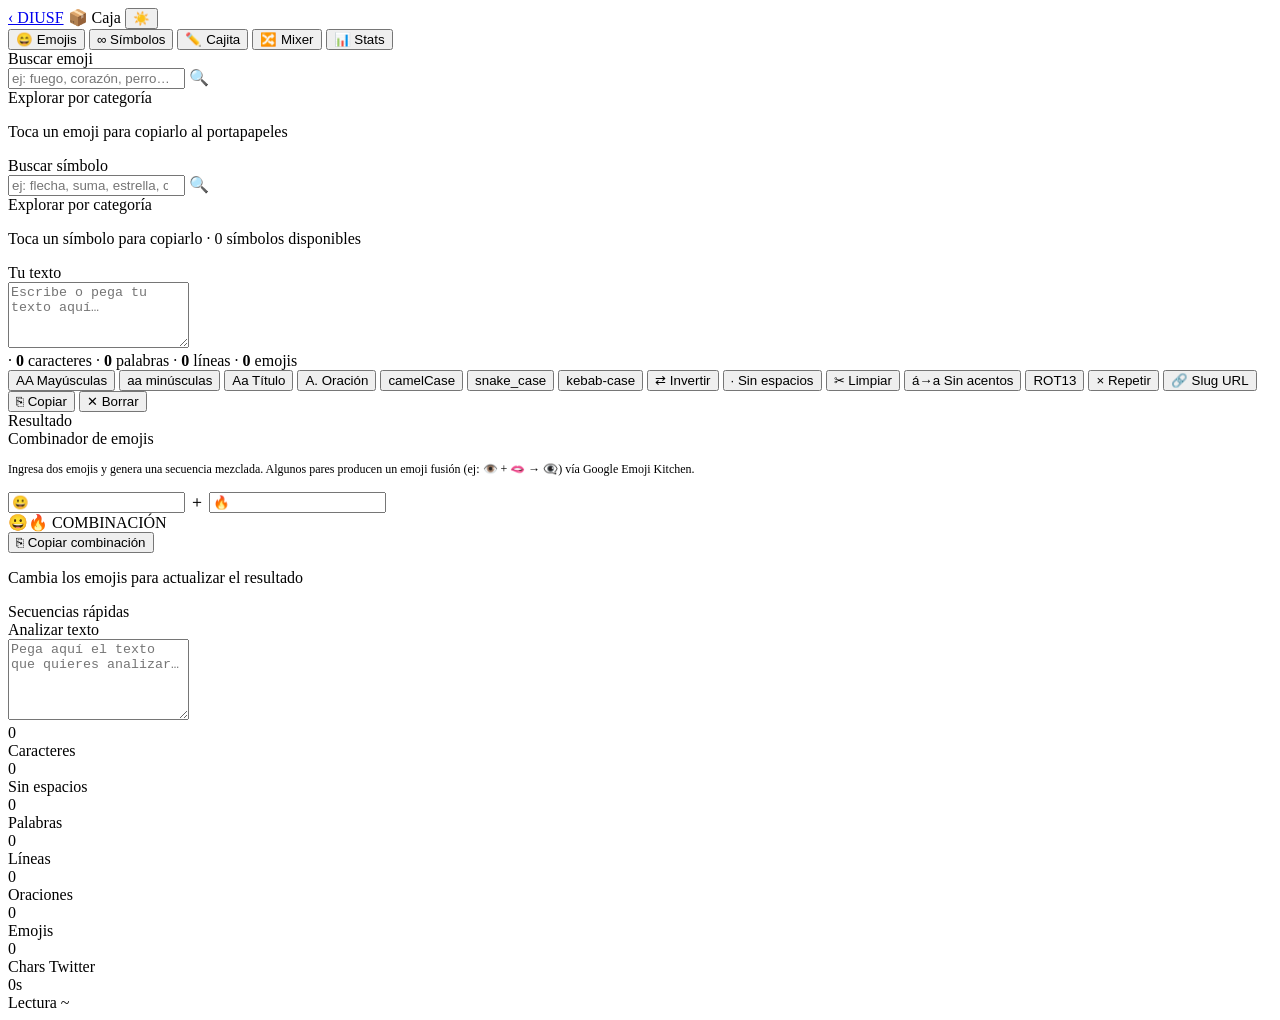
==== caja.html @ 1a0c87ef "Add files via upload" ====
<!DOCTYPE html>
<html lang="es">
<head>
  <meta charset="UTF-8" />
  <meta name="viewport" content="width=device-width, initial-scale=1.0, viewport-fit=cover" />
  <meta name="apple-mobile-web-app-capable" content="yes" />
  <meta name="theme-color" content="#f5f5f7" id="meta-theme" />
  <meta name="robots" content="index, follow" />
  <title>Caja de Herramientas — DIUSF</title>
  <meta name="description" content="Emojis para copiar, cajita de texto con transformaciones, mixeador y contador de caracteres. Herramientas extra de DIUSF." />
  <link rel="icon" href="data:image/svg+xml,<svg xmlns='http://www.w3.org/2000/svg' viewBox='0 0 100 100'><text y='.9em' font-size='90'>📦</text></svg>" />
  <link rel="manifest" href="manifest.json" />
  <link rel="stylesheet" href="css/caja.css" />
</head>
<body>

<!-- NAV -->
<header class="nav-bar" role="banner">
  <div class="nav-inner">
    <a class="nav-back" href="index.html" aria-label="Volver a DIUSF">‹ DIUSF</a>
    <span class="nav-title">📦 Caja</span>
    <button class="theme-toggle" id="theme-toggle" aria-label="Cambiar modo claro/oscuro">
      <span id="theme-icon">☀️</span>
    </button>
  </div>
</header>

<main class="page" role="main">

  <!-- TABS -->
  <div class="tabs-wrap" role="tablist" aria-label="Herramientas">
    <button class="tab-btn active" data-tab="emojis" role="tab" aria-selected="true">
      <span class="tab-icon">😄</span> Emojis
    </button>
    <button class="tab-btn" data-tab="simbolos" role="tab" aria-selected="false">
      <span class="tab-icon">∞</span> Símbolos
    </button>
    <button class="tab-btn" data-tab="cajita" role="tab" aria-selected="false">
      <span class="tab-icon">✏️</span> Cajita
    </button>
    <button class="tab-btn" data-tab="mixer" role="tab" aria-selected="false">
      <span class="tab-icon">🔀</span> Mixer
    </button>
    <button class="tab-btn" data-tab="contador" role="tab" aria-selected="false">
      <span class="tab-icon">📊</span> Stats
    </button>
  </div>

  <!-- ══════════════════ PANEL: EMOJIS ══════════════════ -->
  <div class="panel active" id="panel-emojis" role="tabpanel">

    <div class="caja-card">
      <div class="caja-card-header">Buscar emoji</div>
      <div class="caja-card-body">
        <div class="emoji-search-wrap">
          <input
            class="emoji-search" id="emoji-search"
            type="search" placeholder="ej: fuego, corazón, perro…"
            autocomplete="off" spellcheck="false"
            aria-label="Buscar emoji por nombre"
          />
          <span class="emoji-search-icon">🔍</span>
        </div>
        <div class="emoji-name-result" id="emoji-name-result" role="list" aria-live="polite"></div>
      </div>
    </div>

    <div class="caja-card">
      <div class="caja-card-header">Explorar por categoría</div>
      <div class="caja-card-body">
        <div class="emoji-cats" id="emoji-cats" role="group" aria-label="Categoría de emojis"></div>
        <div class="emoji-grid" id="emoji-grid" role="list" aria-label="Emojis"></div>
        <p class="emoji-hint">Toca un emoji para copiarlo al portapapeles</p>
      </div>
    </div>

  </div>

  <!-- ══════════════════ PANEL: SÍMBOLOS ══════════════════ -->
  <div class="panel" id="panel-simbolos" role="tabpanel">

    <div class="caja-card">
      <div class="caja-card-header">Buscar símbolo</div>
      <div class="caja-card-body">
        <div class="emoji-search-wrap">
          <input class="emoji-search" id="sym-search" type="search"
            placeholder="ej: flecha, suma, estrella, corazón…"
            autocomplete="off" spellcheck="false"
            aria-label="Buscar símbolo" />
          <span class="emoji-search-icon">🔍</span>
        </div>
        <div class="emoji-name-result" id="sym-search-result" role="list" aria-live="polite"></div>
      </div>
    </div>

    <div class="caja-card">
      <div class="caja-card-header">Explorar por categoría</div>
      <div class="caja-card-body">
        <div class="emoji-cats" id="sym-cats" role="group" aria-label="Categoría de símbolos"></div>
        <div class="sym-grid" id="sym-grid" role="list" aria-label="Símbolos"></div>
        <p class="emoji-hint">Toca un símbolo para copiarlo · <span id="sym-count">0</span> símbolos disponibles</p>
      </div>
    </div>

  </div>

  <!-- ══════════════════ PANEL: CAJITA DE TEXTO ══════════════════ -->
  <div class="panel" id="panel-cajita" role="tabpanel">

    <div class="caja-card">
      <div class="caja-card-header">Tu texto</div>
      <div class="caja-card-body">
        <div class="textbox-wrap">
          <textarea
            class="textbox-area" id="cajita-input"
            placeholder="Escribe o pega tu texto aquí…"
            maxlength="500" rows="4"
            autocomplete="off" autocorrect="off" spellcheck="false"
            aria-label="Texto de entrada"
          ></textarea>
        </div>
        <div class="textbox-stats" id="cajita-stats" aria-live="polite">
          <span>· <strong id="st-chars">0</strong> caracteres</span>
          <span>· <strong id="st-words">0</strong> palabras</span>
          <span>· <strong id="st-lines">0</strong> líneas</span>
          <span>· <strong id="st-emoji">0</strong> emojis</span>
        </div>
        <div class="textbox-actions">
          <button class="tx-btn" id="tx-upper">AA Mayúsculas</button>
          <button class="tx-btn" id="tx-lower">aa minúsculas</button>
          <button class="tx-btn" id="tx-title">Aa Título</button>
          <button class="tx-btn" id="tx-sentence">A. Oración</button>
          <button class="tx-btn" id="tx-camel">camelCase</button>
          <button class="tx-btn" id="tx-snake">snake_case</button>
          <button class="tx-btn" id="tx-kebab">kebab-case</button>
          <button class="tx-btn" id="tx-reverse">⇄ Invertir</button>
          <button class="tx-btn" id="tx-nosp">· Sin espacios</button>
          <button class="tx-btn" id="tx-trim">✂ Limpiar</button>
          <button class="tx-btn" id="tx-noaccent">á→a Sin acentos</button>
          <button class="tx-btn" id="tx-rot13">ROT13</button>
          <button class="tx-btn" id="tx-repeat">× Repetir</button>
          <button class="tx-btn" id="tx-slug">🔗 Slug URL</button>
          <button class="tx-btn success" id="tx-copy">⎘ Copiar</button>
          <button class="tx-btn danger" id="tx-clear">✕ Borrar</button>
        </div>
      </div>
    </div>

    <div class="caja-card">
      <div class="caja-card-header">Resultado</div>
      <div class="caja-card-body">
        <div class="textbox-result" id="cajita-result" aria-live="polite" tabindex="0"></div>
      </div>
    </div>

  </div>

  <!-- ══════════════════ PANEL: MIXER DE EMOJIS ══════════════════ -->
  <div class="panel" id="panel-mixer" role="tabpanel">

    <div class="caja-card">
      <div class="caja-card-header">Combinador de emojis</div>
      <div class="caja-card-body">
        <p style="font-size:12px;color:var(--t3);margin-bottom:14px;line-height:1.5;">Ingresa dos emojis y genera una secuencia mezclada. Algunos pares producen un emoji fusión (ej: 👁️ + 🫦 → 👁️‍🗨️) vía Google Emoji Kitchen.</p>
        <div class="mixer-row">
          <input class="mixer-pick" id="mix-a" type="text" maxlength="4" placeholder="😀" value="😀" aria-label="Primer emoji" />
          <span class="mixer-plus">＋</span>
          <input class="mixer-pick" id="mix-b" type="text" maxlength="4" placeholder="🔥" value="🔥" aria-label="Segundo emoji" />
        </div>
        <div class="mixer-result-wrap" id="mixer-result-wrap">
          <span class="mixer-result-emoji" id="mixer-result-emoji">😀🔥</span>
          <span class="mixer-result-label" id="mixer-result-label">COMBINACIÓN</span>
        </div>
        <button class="mixer-copy-btn" id="mixer-copy">⎘ Copiar combinación</button>
        <p class="mixer-hint">Cambia los emojis para actualizar el resultado</p>
      </div>
    </div>

    <div class="caja-card">
      <div class="caja-card-header">Secuencias rápidas</div>
      <div class="caja-card-body">
        <div class="emoji-grid" id="sequences-grid" role="list" style="max-height:200px"></div>
      </div>
    </div>

  </div>

  <!-- ══════════════════ PANEL: STATS / CONTADOR ══════════════════ -->
  <div class="panel" id="panel-contador" role="tabpanel">

    <div class="caja-card">
      <div class="caja-card-header">Analizar texto</div>
      <div class="caja-card-body">
        <div class="textbox-wrap">
          <textarea
            class="textbox-area" id="stats-input"
            placeholder="Pega aquí el texto que quieres analizar…"
            rows="5" autocomplete="off" spellcheck="false"
            aria-label="Texto para analizar"
          ></textarea>
        </div>
      </div>
    </div>

    <div class="stat-cards" id="stat-cards" aria-live="polite">
      <div class="stat-card"><div class="stat-card-num" id="s-chars">0</div><div class="stat-card-label">Caracteres</div></div>
      <div class="stat-card"><div class="stat-card-num" id="s-no-sp">0</div><div class="stat-card-label">Sin espacios</div></div>
      <div class="stat-card"><div class="stat-card-num" id="s-words">0</div><div class="stat-card-label">Palabras</div></div>
      <div class="stat-card"><div class="stat-card-num" id="s-lines">0</div><div class="stat-card-label">Líneas</div></div>
      <div class="stat-card"><div class="stat-card-num" id="s-sents">0</div><div class="stat-card-label">Oraciones</div></div>
      <div class="stat-card"><div class="stat-card-num" id="s-emoji">0</div><div class="stat-card-label">Emojis</div></div>
      <div class="stat-card"><div class="stat-card-num" id="s-twitter">0</div><div class="stat-card-label">Chars Twitter</div></div>
      <div class="stat-card"><div class="stat-card-num" id="s-read">0s</div><div class="stat-card-label">Lectura ~</div></div>
    </div>

    <div class="caja-card" id="top-chars-card" style="display:none">
      <div class="caja-card-header">Caracteres más frecuentes</div>
      <div class="caja-card-body">
        <div id="top-chars-list" style="font-size:13px;color:var(--t2);line-height:1.9;word-break:break-all;"></div>
      </div>
    </div>

  </div>

</main>

<!-- TOAST -->
<div class="caja-toast" id="caja-toast" role="status" aria-live="polite"></div>

<script>
/* ═══════════════════════════════════════════════════════
   CAJA.JS — Lógica completa
═══════════════════════════════════════════════════════ */

/* ── THEME ── */
(function(){
  var saved = localStorage.getItem('diusf-theme');
  if (saved === 'dark' || (!saved && window.matchMedia('(prefers-color-scheme:dark)').matches)) {
    document.body.classList.add('dark');
    var ti = document.getElementById('theme-icon'); if(ti) ti.textContent = '🌙';
    var mt = document.getElementById('meta-theme'); if(mt) mt.content = '#0d0d0f';
  }
  var btn = document.getElementById('theme-toggle');
  if (btn) btn.addEventListener('click', function(){
    var dark = document.body.classList.toggle('dark');
    localStorage.setItem('diusf-theme', dark ? 'dark' : 'light');
    var ti = document.getElementById('theme-icon'); if(ti) ti.textContent = dark ? '🌙' : '☀️';
    var mt = document.getElementById('meta-theme'); if(mt) mt.content = dark ? '#0d0d0f' : '#f5f5f7';
  });
})();

/* ── TOAST ── */
var toastTimer;
function toast(msg) {
  var el = document.getElementById('caja-toast');
  if (!el) return;
  el.textContent = msg;
  el.classList.add('show');
  clearTimeout(toastTimer);
  toastTimer = setTimeout(function(){ el.classList.remove('show'); }, 2000);
}

/* ── TABS ── */
(function(){
  var btns = document.querySelectorAll('.tab-btn');
  var panels = document.querySelectorAll('.panel');
  btns.forEach(function(btn){
    btn.addEventListener('click', function(){
      btns.forEach(function(b){ b.classList.remove('active'); b.setAttribute('aria-selected','false'); });
      panels.forEach(function(p){ p.classList.remove('active'); });
      btn.classList.add('active');
      btn.setAttribute('aria-selected','true');
      var target = document.getElementById('panel-' + btn.dataset.tab);
      if (target) target.classList.add('active');
    });
  });
})();

/* ══════════════════════════════════════
   EMOJI DATA
══════════════════════════════════════ */
var EMOJI_DB = {
  'Caras': ['😀','😃','😄','😁','😆','😅','🤣','😂','🙂','🙃','😉','😊','😇','🥰','😍','🤩','😘','😗','😚','😙','🥲','😋','😛','😜','🤪','😝','🤑','🤗','🤭','🤫','🤔','🤐','🥴','😑','😶','😐','😒','🙄','😬','🤥','😌','😔','😪','🤤','😴','😷','🤒','🤕','🤢','🤮','🥵','🥶','🥳','🤯','😤','😠','😡','🤬','😈','👿'],
  'Gestos': ['👋','🤚','🖐','✋','🖖','👌','🤌','🤏','✌','🤞','🤟','🤘','🤙','👈','👉','👆','🖕','👇','☝','👍','👎','✊','👊','🤛','🤜','👏','🙌','🤲','🙏','✍','💅','🤳','💪','🦾'],
  'Corazones': ['❤','🧡','💛','💚','💙','💜','🖤','🤍','🤎','💔','❣','💕','💞','💓','💗','💖','💘','💝','💟','❤‍🔥','❤‍🩹','🫀','💌','💋'],
  'Animales': ['🐶','🐱','🐭','🐹','🐰','🦊','🐻','🐼','🐨','🐯','🦁','🐮','🐷','🐸','🐵','🙈','🙉','🙊','🐔','🐧','🐦','🐤','🦆','🦅','🦉','🦇','🐺','🐗','🐴','🦄','🐝','🐛','🦋','🐌','🐞','🐜','🦟','🦗','🦂','🐢','🐍','🦎','🦖','🦕','🐙','🦑','🦐','🦞','🦀','🐡','🐠','🐟','🐬','🐳','🐋','🦈','🐊','🐅','🐆','🦓','🦍','🦧','🐘','🦛','🦏','🐪','🐫','🦒','🦘','🐃','🐂','🐄','🐎','🐖','🐏','🐑','🦙','🐐','🦌','🐕','🐩','🦮','🐈','🐓','🦃','🦤','🦚','🦜','🦢','🦩'],
  'Comida': ['🍎','🍊','🍋','🍇','🍓','🫐','🍈','🍒','🍑','🥭','🍍','🥥','🥝','🍅','🍆','🥑','🥦','🧄','🧅','🥔','🌽','🌶','🫑','🥕','🧆','🧇','🥞','🧈','🍳','🥚','🧀','🥩','🍗','🍖','🌭','🍔','🍟','🍕','🥪','🥙','🧆','🌮','🌯','🫔','🥗','🍝','🍜','🍲','🍛','🍣','🍱','🥟','🦪','🍤','🍙','🍚','🍘','🍥','🥮','🍢','🧁','🍰','🎂','🍮','🍭','🍬','🍫','🍿','🍩','🍪','🌰','🥜','🍯','🍺','🍻','🥂','🍷','🥃','🍸','🍹','🧃','🥤','🧋','☕','🍵','🧉'],
  'Naturaleza': ['🌸','💐','🌹','🥀','🌺','🌻','🌼','🌷','🌱','🌲','🌳','🌴','🌵','🌾','🍀','🍁','🍂','🍃','🍄','🌍','🌎','🌏','🌑','🌒','🌓','🌔','🌕','🌖','🌗','🌘','🌙','🌚','🌛','🌜','🌝','🌞','⭐','🌟','💫','✨','⚡','🌤','⛅','🌥','🌦','🌧','⛈','🌩','🌨','❄','💧','💦','🌊','🌈','☀','🔥','🌪','🌫'],
  'Viaje': ['🚗','🚕','🚙','🚌','🚎','🏎','🚓','🚑','🚒','🚐','🛻','🚚','🚛','🚜','🏍','🛵','🛺','🚲','🛴','🛹','🛼','🚏','🛣','🛤','⛽','🚦','🚥','✈','🛫','🛬','🛩','💺','🚁','🛸','🚀','⛵','🚤','🛥','🛳','⛴','🚢','⚓','🗺','🗾','🏔','⛰','🌋','🗻','🏕','🏖','🏜','🏝','🏞','🏟','🏛','🏗','🧱','🏘','🏚','🏠','🏡','🏢','🏣','🏤','🏥','🏦','🏨','🏩','🏪','🏫','🏬','🏭','🏯','🏰','💒','🗼','🗽','⛪','🕌','🛕','🕍','⛩','🕋'],
  'Objetos': ['📱','💻','⌨','🖥','🖨','🖱','🖲','💾','💿','📀','📷','📸','📹','🎥','📽','🎞','📞','☎','📟','📠','📺','📻','🧭','⏱','⏲','⏰','🕰','⌛','⏳','📡','🔋','🔌','💡','🔦','🕯','🪔','🧯','🛢','💰','💴','💵','💶','💷','💸','💳','🪙','💹','📈','📉','📊','📋','📁','📂','🗂','📅','📆','🗒','🗓','📇','📌','📍','📎','🖇','📏','📐','✂','🗃','🗄','🗑','🔒','🔓','🔏','🔐','🔑','🗝','🔨','🪓','⛏','⚒','🛠','🗡','⚔','🔫','🏹','🛡','🔧','🔩','⚙','🗜','🔗','⛓','🪝'],
  'Símbolos': ['❤','✅','❌','⚠','ℹ','✨','🔥','💯','❓','❗','💤','♻','🆕','🆒','🆓','🆙','🆗','🔝','🆘','🚫','🔞','📵','🚷','🔕','♻','✔','☑','🔘','🔲','🔳','▪','▫','◾','◽','◼','◻','🟥','🟧','🟨','🟩','🟦','🟪','⬛','⬜','🔶','🔷','🔸','🔹','🔺','🔻','💠','🔘'],
};

var EMOJI_SEARCH_MAP = {
  'fuego':'🔥','fire':'🔥','flame':'🔥',
  'corazon':'❤','corazón':'❤','heart':'❤','amor':'❤','love':'❤',
  'risa':'😂','jaja':'😂','lol':'😂','carcajada':'😂',
  'perro':'🐶','dog':'🐶','can':'🐶','cachorro':'🐶',
  'gato':'🐱','cat':'🐱','gatito':'🐱',
  'sol':'☀','sun':'☀','soleado':'🌞',
  'luna':'🌙','moon':'🌙','noche':'🌙',
  'lluvia':'🌧','rain':'🌧','llover':'🌧',
  'nieve':'❄','snow':'❄','frio':'🥶','frío':'🥶',
  'estrella':'⭐','star':'⭐','brillar':'✨',
  'pizza':'🍕','hamburguesa':'🍔','burger':'🍔',
  'fiesta':'🎉','party':'🎉','cumpleaños':'🎂','birthday':'🎂',
  'musica':'🎵','música':'🎵','music':'🎵','nota':'🎵',
  'mano':'👋','hand':'👋','hola':'👋','hello':'👋','bye':'👋',
  'dinero':'💰','money':'💰','plata':'💵','dolar':'💵',
  'ok':'👍','bien':'👍','like':'👍',
  'mal':'👎','dislike':'👎','no':'👎',
  'casa':'🏠','home':'🏠','house':'🏠',
  'coche':'🚗','auto':'🚗','car':'🚗',
  'avion':'✈','avión':'✈','volar':'✈','plane':'✈',
  'cafe':'☕','café':'☕','coffee':'☕','taza':'☕',
  'cerveza':'🍺','beer':'🍺','birra':'🍺',
  'libro':'📖','book':'📖','leer':'📖',
  'telefono':'📱','teléfono':'📱','phone':'📱','movil':'📱',
  'flor':'🌸','flower':'🌸','rosa':'🌹','rose':'🌹',
  'arbol':'🌳','árbol':'🌳','tree':'🌳',
  'musculo':'💪','músculo':'💪','fuerza':'💪','strong':'💪',
  'mundo':'🌍','earth':'🌍','tierra':'🌍',
  'cohete':'🚀','rocket':'🚀','espacio':'🚀',
  'diamante':'💎','diamond':'💎',
  'celebrar':'🎉','alegria':'🎊','alegría':'🎊',
  'beso':'💋','kiss':'💋',
  'caca':'💩','poop':'💩',
  'unicornio':'🦄','unicorn':'🦄',
  'dragon':'🐲','dragón':'🐲',
  'tiburon':'🦈','tiburón':'🦈','shark':'🦈',
  'taco':'🌮','burrito':'🌯',
  'sushi':'🍣','ramen':'🍜',
  'helado':'🍦','ice cream':'🍦','paleta':'🍧',
  'pulgares':'👍','thumb':'👍',
  'palmas':'👏','aplausos':'👏','clap':'👏',
  'sorpresa':'😱','shock':'😱','wtf':'😱',
  'llorar':'😢','triste':'😢','sad':'😢',
  'enojado':'😡','angry':'😡','bravo':'😡',
  'dormir':'😴','sleep':'😴','somnoliento':'😪',
  'enfermo':'🤒','sick':'🤒',
  'guiño':'😉','wink':'😉',
  'enamorado':'😍','crush':'😍',
};

var SEQUENCES = [
  '🎉🎊🎈','❤🔥💯','😍🥰💕','💪🔥⚡','🤣😂💀',
  '✨💫⭐','🌙⭐✨','🌈☀🌸','🎵🎶🎸','🍕🍔🌮',
  '🚀💫🌌','🐶🐱🐹','🌺🌸🌻','🦁🐯🐆','🍎🍊🍋',
  '👑💎✨','🎮🕹👾','📚✏🎓','🏋💪🔥','🌊🏄⛵',
];

/* ══════════════════════════════════════
   PANEL EMOJIS
══════════════════════════════════════ */
(function(){
  var cats  = document.getElementById('emoji-cats');
  var grid  = document.getElementById('emoji-grid');
  var searchInput = document.getElementById('emoji-search');
  var nameResult  = document.getElementById('emoji-name-result');

  // Build category buttons
  Object.keys(EMOJI_DB).forEach(function(cat, i){
    var btn = document.createElement('button');
    btn.className = 'emoji-cat' + (i === 0 ? ' active' : '');
    btn.textContent = cat;
    btn.dataset.cat = cat;
    btn.addEventListener('click', function(){
      document.querySelectorAll('.emoji-cat').forEach(function(b){ b.classList.remove('active'); });
      btn.classList.add('active');
      renderGrid(cat);
    });
    cats.appendChild(btn);
  });

  function makeTile(em, container) {
    var tile = document.createElement('button');
    tile.className = 'emoji-tile';
    tile.setAttribute('role','listitem');
    tile.setAttribute('title','Copiar ' + em);
    tile.textContent = em;
    tile.addEventListener('click', function(){
      navigator.clipboard.writeText(em).then(function(){
        tile.classList.add('copied');
        setTimeout(function(){ tile.classList.remove('copied'); }, 800);
        toast('Copiado: ' + em);
      }).catch(function(){});
    });
    container.appendChild(tile);
  }

  function renderGrid(cat) {
    grid.innerHTML = '';
    (EMOJI_DB[cat] || []).forEach(function(em){ makeTile(em, grid); });
  }

  // Search
  function renderSearch(query) {
    nameResult.innerHTML = '';
    if (!query) return;
    var q = query.toLowerCase().trim();
    var results = [];

    // direct match
    Object.values(EMOJI_DB).forEach(function(arr){
      arr.forEach(function(em){
        if (em.toLowerCase().includes(q) && !results.includes(em)) results.push(em);
      });
    });

    // keyword map
    Object.keys(EMOJI_SEARCH_MAP).forEach(function(key){
      if (key.includes(q)) {
        var em = EMOJI_SEARCH_MAP[key];
        if (!results.includes(em)) results.push(em);
      }
    });

    if (results.length === 0) {
      nameResult.innerHTML = '<div class="empty-state"><div class="empty-state-icon">🔍</div>Sin resultados para "' + query + '"</div>';
      return;
    }

    results.slice(0,30).forEach(function(em){
      var item = document.createElement('button');
      item.className = 'emoji-name-item';
      item.setAttribute('role','listitem');
      item.setAttribute('title', em);
      item.textContent = em;
      item.addEventListener('click', function(){
        navigator.clipboard.writeText(em).then(function(){
          item.classList.add('copied');
          setTimeout(function(){ item.classList.remove('copied'); }, 800);
          toast('Copiado: ' + em);
        }).catch(function(){});
      });
      nameResult.appendChild(item);
    });
  }

  searchInput.addEventListener('input', function(){ renderSearch(searchInput.value); });

  renderGrid(Object.keys(EMOJI_DB)[0]);
})();

/* ══════════════════════════════════════
   PANEL SÍMBOLOS
══════════════════════════════════════ */
(function(){
  var SYMBOLS = {
    'Flechas': ['←','→','↑','↓','↔','↕','↖','↗','↘','↙','↚','↛','↜','↝','↞','↟','↠','↡','↢','↣','↤','↥','↦','↧','↨','↩','↪','↫','↬','↭','↮','↯','↰','↱','↲','↳','↴','↵','↶','↷','↸','↹','↺','↻','⇐','⇒','⇑','⇓','⇔','⇕','⇖','⇗','⇘','⇙','⇚','⇛','⇜','⇝','⇞','⇟','⇠','⇡','⇢','⇣','⇤','⇥','⇦','⇧','⇨','⇩','⇪','⇫','⇬','⇭','⇮','⇯','⇰','⇱','⇲','⇳','⇴','⇵','⇶','⇷','⇸','⇹','⇺','⇻','⇼','⇽','⇾','⇿','➔','➘','➙','➚','➛','➜','➝','➞','➟','➠','➡','➢','➣','➤','➥','➦','➧','➨','➩','➪','➫','➬','➭','➮','➯','➱','➲','➳','➴','➵','➶','➷','➸','➹','➺','➻','➼','➽','➾'],
    'Matemáticas': ['+','−','×','÷','=','≠','<','>','≤','≥','±','∓','∞','∝','∂','∇','∆','∑','∏','∐','∫','∬','∭','∮','∯','∰','∴','∵','∶','∷','∼','≅','≈','≡','≢','≣','≤','≥','≦','≧','≨','≩','≪','≫','≬','≭','≮','≯','≰','≱','≲','≳','≴','≵','≶','≷','≸','≹','≺','≻','≼','≽','≾','≿','⊀','⊁','⊂','⊃','⊄','⊅','⊆','⊇','⊈','⊉','⊊','⊋','⊌','⊍','⊎','⊏','⊐','⊑','⊒','⊓','⊔','⊕','⊖','⊗','⊘','⊙','⊚','⊛','⊜','⊝','⊞','⊟','⊠','⊡','⊢','⊣','⊤','⊥','⊦','⊧','⊨','⊩','⊪','⊫','√','∛','∜','∥','∦','∧','∨','∩','∪','∈','∉','∊','∋','∌','∍','∎','∏','∅','ℕ','ℤ','ℚ','ℝ','ℂ','ℙ','⌀','°','′','″','‴','‰','‱','№'],
    'Geométricos': ['■','□','▢','▣','▤','▥','▦','▧','▨','▩','▪','▫','▬','▭','▮','▯','▰','▱','▲','△','▴','▵','▶','▷','▸','▹','►','▻','▼','▽','▾','▿','◀','◁','◂','◃','◄','◅','◆','◇','◈','◉','◊','○','◌','◍','◎','●','◐','◑','◒','◓','◔','◕','◖','◗','◘','◙','◚','◛','◜','◝','◞','◟','◠','◡','◢','◣','◤','◥','◦','◧','◨','◩','◪','◫','◬','◭','◮','◯','⬛','⬜','⬝','⬞','⬟','⬠','⬡','⬢','⬣','⭐','⬤','⬥','⬦','⬧','⬨','⬩','⬪','⬫','⬬','⬭','⬮','⬯','⭓','⭔','⭕','⭖','⭗','⭘','⭙','⬰','⬱','⬲','⬳','⬴','⬵','⬶','⬷','⬸','⬹','⬺','⬻','⬼','⬽','⬾','⬿'],
    'Estrellas': ['★','☆','✦','✧','✨','✩','✪','✫','✬','✭','✮','✯','✰','✱','✲','✳','✴','✵','✶','✷','✸','✹','✺','✻','✼','✽','✾','✿','❀','❁','❂','❃','❄','❅','❆','❇','❈','❉','❊','❋','⁂','⁎','⁑','☽','☾','☀','☁','☂','☃','☄','☇','☈','☉','☊','☋','☌','☍','☎','☏','☐','☑','☒','☓','☔','☕','☖','☗','☘','☙','☚','☛','☜','☝','☞','☟','☠','☡','☢','☣','☤','☥','☦','☧','☨','☩','☪','☫','☬','☭','☮','☯','☰','☱','☲','☳','☴','☵','☶','☷','☸','☹','☺','☻','☼','☽','☾','☿'],
    'Monedas': ['$','€','£','¥','¢','₣','₤','₥','₦','₧','₨','₩','₪','₫','₭','₮','₯','₰','₱','₲','₳','₴','₵','₶','₷','₸','₹','₺','₻','₼','₽','₾','₿','¤','฿','﹩','＄','￠','￡','￢','￣','￤','￥','￦'],
    'Puntuación deco': ['«','»','‹','›','„','"','"','‚',''',''','‐','‑','‒','–','—','―','‖','‗','†','‡','•','‣','‥','…','‧','‰','‱','′','″','‴','‵','‶','‷','‸','‹','›','※','‼','⁃','⁄','⁅','⁆','⁇','⁈','⁉','⁊','⁋','⁌','⁍','⁎','⁏','⁐','⁑','⁒','⁓','⁔','⁕','⁖','⁗','⁘','⁙','⁚','⁛','⁜','⁝','⁞','¡','¿','¦','§','¨','©','ª','¬','®','¯','°','²','³','µ','¶','¹','º','¼','½','¾','×','÷','æ','ø','þ'],
    'Letras griegas': ['Α','Β','Γ','Δ','Ε','Ζ','Η','Θ','Ι','Κ','Λ','Μ','Ν','Ξ','Ο','Π','Ρ','Σ','Τ','Υ','Φ','Χ','Ψ','Ω','α','β','γ','δ','ε','ζ','η','θ','ι','κ','λ','μ','ν','ξ','ο','π','ρ','ς','σ','τ','υ','φ','χ','ψ','ω','ϐ','ϑ','ϒ','ϓ','ϔ','ϕ','ϖ','ϗ','Ϙ','ϙ','Ϛ','ϛ','Ϝ','ϝ','Ϟ','ϟ','Ϡ','ϡ','ϰ','ϱ','ϲ','ϳ','ϴ','ϵ','϶','Ͱ','ͱ','Ͳ','ͳ','ʹ','͵','Ͷ','ͷ','ͺ','ͻ','ͼ','ͽ',';','΄','΅','Ά','·','Έ','Ή','Ί','Ό','Ύ','Ώ'],
    'Cajas y líneas': ['─','━','│','┃','┄','┅','┆','┇','┈','┉','┊','┋','┌','┍','┎','┏','┐','┑','┒','┓','└','┕','┖','┗','┘','┙','┚','┛','├','┝','┞','┟','┠','┡','┢','┣','┤','┥','┦','┧','┨','┩','┪','┫','┬','┭','┮','┯','┰','┱','┲','┳','┴','┵','┶','┷','┸','┹','┺','┻','┼','┽','┾','┿','╀','╁','╂','╃','╄','╅','╆','╇','╈','╉','╊','╋','╌','╍','╎','╏','═','║','╒','╓','╔','╕','╖','╗','╘','╙','╚','╛','╜','╝','╞','╟','╠','╡','╢','╣','╤','╥','╦','╧','╨','╩','╪','╫','╬','╭','╮','╯','╰','╱','╲','╳','╴','╵','╶','╷','╸','╹','╺','╻','╼','╽','╾','╿'],
    'Música y más': ['♩','♪','♫','♬','♭','♮','♯','𝄞','𝄟','𝄠','𝄡','𝄢','𝄣','𝄤','𝄥','𝄦','♔','♕','♖','♗','♘','♙','♚','♛','♜','♝','♞','♟','♠','♡','♢','♣','♤','♥','♦','♧','⚀','⚁','⚂','⚃','⚄','⚅','✉','✊','✋','✌','✍','✎','✏','✐','✑','✒','✓','✔','✕','✖','✗','✘','✙','✚','✛','✜','✝','✞','✟','✠','✡','✢','✣','✤','✥','✦','⌚','⌛','⌜','⌝','⌞','⌟','⌠','⌡','⌢','⌣','⌤','⌥','⌦','⌧','⌨','⌫','⌬','⌭','⌮','⌯','⌰','⌱','⌲','⌳','⌴','⌵','⌶','⌷','⌸','⌹','⌺','⌻','⌼','⌽','⌾','⌿'],
  };

  var totalSyms = Object.values(SYMBOLS).reduce(function(acc,arr){ return acc+arr.length; }, 0);
  var countEl = document.getElementById('sym-count');
  if (countEl) countEl.textContent = totalSyms;

  var symCats = document.getElementById('sym-cats');
  var symGrid = document.getElementById('sym-grid');
  var symSearch = document.getElementById('sym-search');
  var symResult = document.getElementById('sym-search-result');

  if (!symCats) return;

  Object.keys(SYMBOLS).forEach(function(cat, i){
    var btn = document.createElement('button');
    btn.className = 'emoji-cat' + (i === 0 ? ' active' : '');
    btn.textContent = cat;
    btn.dataset.cat = cat;
    btn.addEventListener('click', function(){
      document.querySelectorAll('#sym-cats .emoji-cat').forEach(function(b){ b.classList.remove('active'); });
      btn.classList.add('active');
      renderSymGrid(cat);
    });
    symCats.appendChild(btn);
  });

  function makeSymTile(sym, container){
    var tile = document.createElement('button');
    tile.className = 'sym-tile';
    tile.setAttribute('role','listitem');
    tile.setAttribute('title', 'Copiar: ' + sym + '  U+' + sym.codePointAt(0).toString(16).toUpperCase().padStart(4,'0'));
    tile.textContent = sym;
    tile.addEventListener('click', function(){
      navigator.clipboard.writeText(sym).then(function(){
        tile.classList.add('copied');
        setTimeout(function(){ tile.classList.remove('copied'); }, 700);
        toast('Copiado: ' + sym);
      }).catch(function(){ toast('Copia manual: ' + sym); });
    });
    container.appendChild(tile);
  }

  function renderSymGrid(cat){
    symGrid.innerHTML = '';
    (SYMBOLS[cat] || []).forEach(function(s){ makeSymTile(s, symGrid); });
  }

  function renderSymSearch(q){
    symResult.innerHTML = '';
    if (!q) return;
    q = q.toLowerCase().trim();
    var results = [];
    var CAT_KEYWORDS = {
      'Flechas':['flecha','arrow','arriba','abajo','izquierda','derecha','left','right','up','down'],
      'Matemáticas':['mate','math','suma','resta','mult','divis','igual','mayor','menor','infinito','integral','raiz'],
      'Geométricos':['cuadrado','circulo','triángulo','rombo','hexagono','forma','shape','punto'],
      'Estrellas':['estrella','star','flor','snow','nieve','cruz'],
      'Monedas':['moneda','dinero','currency','euro','dolar','libra','yen','peso','bitcoin'],
      'Puntuación deco':['punto','coma','guion','comilla','virgulilla','tilde','marca'],
      'Letras griegas':['griego','greek','alfa','beta','gamma','delta','pi','omega','theta','sigma'],
      'Cajas y líneas':['caja','linea','box','line','borde','cuadro','tabla'],
      'Música y más':['musica','nota','chess','ajedrez','dado','dado','baraja','musica'],
    };
    Object.keys(SYMBOLS).forEach(function(cat){
      var kws = CAT_KEYWORDS[cat] || [];
      var match = kws.some(function(k){ return k.includes(q) || q.includes(k.slice(0,4)); });
      if (match) {
        SYMBOLS[cat].forEach(function(s){ if (!results.includes(s)) results.push(s); });
      }
    });
    // direct Unicode name/category match by description
    if (results.length === 0) {
      Object.values(SYMBOLS).forEach(function(arr){
        arr.forEach(function(s){ if (!results.includes(s)) results.push(s); });
      });
      results = results.slice(0, 40);
    }
    if (results.length === 0){
      symResult.innerHTML = '<div class="empty-state"><div class="empty-state-icon">🔍</div>Sin resultados</div>';
      return;
    }
    results.slice(0,60).forEach(function(s){ makeSymTile(s, symResult); });
  }

  symSearch.addEventListener('input', function(){ renderSymSearch(symSearch.value); });
  renderSymGrid(Object.keys(SYMBOLS)[0]);
})();

/* ══════════════════════════════════════
   PANEL CAJITA
══════════════════════════════════════ */
(function(){
  var input  = document.getElementById('cajita-input');
  var result = document.getElementById('cajita-result');

  var stChars = document.getElementById('st-chars');
  var stWords = document.getElementById('st-words');
  var stLines = document.getElementById('st-lines');
  var stEmoji = document.getElementById('st-emoji');

  var EMOJI_RE = /\p{Emoji_Presentation}/gu;

  function countEmoji(s){ return (s.match(EMOJI_RE) || []).length; }

  function updateStats(val) {
    stChars.textContent = [...val].length;
    stWords.textContent = val.trim() ? val.trim().split(/\s+/).length : 0;
    stLines.textContent = val ? val.split('\n').length : 0;
    stEmoji.textContent = countEmoji(val);
  }

  /* ── Unicode-aware normalizer: strip math/bold/italic Unicode to ASCII ── */
  function unicodeToASCII(str) {
    // Map Unicode math block chars back to ASCII (covers Bold, Italic, Script, etc.)
    return [...str].map(function(ch) {
      var cp = ch.codePointAt(0);
      // Math Bold Uppercase A-Z: U+1D400–U+1D419
      if (cp >= 0x1D400 && cp <= 0x1D419) return String.fromCharCode(cp - 0x1D400 + 65);
      // Math Bold Lowercase a-z: U+1D41A–U+1D433
      if (cp >= 0x1D41A && cp <= 0x1D433) return String.fromCharCode(cp - 0x1D41A + 97);
      // Math Italic Uppercase A-Z: U+1D434–U+1D44D (skip H=210C,I=2111,…)
      if (cp >= 0x1D434 && cp <= 0x1D44D) return String.fromCharCode(cp - 0x1D434 + 65);
      // Math Italic Lowercase: U+1D44E–U+1D467
      if (cp >= 0x1D44E && cp <= 0x1D467) return String.fromCharCode(cp - 0x1D44E + 97);
      // Math Bold Italic Upper: U+1D468–U+1D481
      if (cp >= 0x1D468 && cp <= 0x1D481) return String.fromCharCode(cp - 0x1D468 + 65);
      // Math Bold Italic Lower: U+1D482–U+1D49B
      if (cp >= 0x1D482 && cp <= 0x1D49B) return String.fromCharCode(cp - 0x1D482 + 97);
      // Script Upper: U+1D49C–U+1D4B5
      if (cp >= 0x1D49C && cp <= 0x1D4B5) return String.fromCharCode(cp - 0x1D49C + 65);
      // Script Lower: U+1D4B6–U+1D4CF
      if (cp >= 0x1D4B6 && cp <= 0x1D4CF) return String.fromCharCode(cp - 0x1D4B6 + 97);
      // Bold Script Upper: U+1D4D0–U+1D4E9
      if (cp >= 0x1D4D0 && cp <= 0x1D4E9) return String.fromCharCode(cp - 0x1D4D0 + 65);
      // Bold Script Lower: U+1D4EA–U+1D503
      if (cp >= 0x1D4EA && cp <= 0x1D503) return String.fromCharCode(cp - 0x1D4EA + 97);
      // Fraktur / Double-Struck Upper: U+1D504–U+1D56B
      if (cp >= 0x1D504 && cp <= 0x1D51D) return String.fromCharCode(cp - 0x1D504 + 65);
      if (cp >= 0x1D51E && cp <= 0x1D537) return String.fromCharCode(cp - 0x1D51E + 97);
      if (cp >= 0x1D538 && cp <= 0x1D551) return String.fromCharCode(cp - 0x1D538 + 65);
      if (cp >= 0x1D552 && cp <= 0x1D56B) return String.fromCharCode(cp - 0x1D552 + 97);
      // Bold Fraktur Upper/Lower
      if (cp >= 0x1D56C && cp <= 0x1D585) return String.fromCharCode(cp - 0x1D56C + 65);
      if (cp >= 0x1D586 && cp <= 0x1D59F) return String.fromCharCode(cp - 0x1D586 + 97);
      // Sans Upper/Lower
      if (cp >= 0x1D5A0 && cp <= 0x1D5B9) return String.fromCharCode(cp - 0x1D5A0 + 65);
      if (cp >= 0x1D5BA && cp <= 0x1D5D3) return String.fromCharCode(cp - 0x1D5BA + 97);
      // Sans Bold/Italic Upper/Lower
      if (cp >= 0x1D5D4 && cp <= 0x1D5ED) return String.fromCharCode(cp - 0x1D5D4 + 65);
      if (cp >= 0x1D5EE && cp <= 0x1D607) return String.fromCharCode(cp - 0x1D5EE + 97);
      if (cp >= 0x1D608 && cp <= 0x1D621) return String.fromCharCode(cp - 0x1D608 + 65);
      if (cp >= 0x1D622 && cp <= 0x1D63B) return String.fromCharCode(cp - 0x1D622 + 97);
      if (cp >= 0x1D63C && cp <= 0x1D655) return String.fromCharCode(cp - 0x1D63C + 65);
      if (cp >= 0x1D656 && cp <= 0x1D66F) return String.fromCharCode(cp - 0x1D656 + 97);
      if (cp >= 0x1D670 && cp <= 0x1D689) return String.fromCharCode(cp - 0x1D670 + 65);
      if (cp >= 0x1D68A && cp <= 0x1D6A3) return String.fromCharCode(cp - 0x1D68A + 97);
      // Math Bold digits: U+1D7CE–U+1D7D7
      if (cp >= 0x1D7CE && cp <= 0x1D7D7) return String.fromCharCode(cp - 0x1D7CE + 48);
      // Double-struck digits: U+1D7D8–U+1D7E1
      if (cp >= 0x1D7D8 && cp <= 0x1D7E1) return String.fromCharCode(cp - 0x1D7D8 + 48);
      // Sans digits, Mono digits
      if (cp >= 0x1D7E2 && cp <= 0x1D7EB) return String.fromCharCode(cp - 0x1D7E2 + 48);
      if (cp >= 0x1D7EC && cp <= 0x1D7F5) return String.fromCharCode(cp - 0x1D7EC + 48);
      if (cp >= 0x1D7F6 && cp <= 0x1D7FF) return String.fromCharCode(cp - 0x1D7F6 + 48);
      // Fullwidth A-Z: U+FF21–U+FF3A
      if (cp >= 0xFF21 && cp <= 0xFF3A) return String.fromCharCode(cp - 0xFF21 + 65);
      // Fullwidth a-z: U+FF41–U+FF5A
      if (cp >= 0xFF41 && cp <= 0xFF5A) return String.fromCharCode(cp - 0xFF41 + 97);
      // Fullwidth 0-9: U+FF10–U+FF19
      if (cp >= 0xFF10 && cp <= 0xFF19) return String.fromCharCode(cp - 0xFF10 + 48);
      // Circled Latin Upper: U+24B6–U+24CF
      if (cp >= 0x24B6 && cp <= 0x24CF) return String.fromCharCode(cp - 0x24B6 + 65);
      // Circled Latin Lower: U+24D0–U+24E9
      if (cp >= 0x24D0 && cp <= 0x24E9) return String.fromCharCode(cp - 0x24D0 + 97);
      // Squared Latin Upper: U+1F130–U+1F149
      if (cp >= 0x1F130 && cp <= 0x1F149) return String.fromCharCode(cp - 0x1F130 + 65);
      // Regional indicator symbols: U+1F1E6–U+1F1FF (leave as-is)
      return ch;
    }).join('');
  }

  function normalize(v){ return unicodeToASCII(v); }

  function applyAndUpdate(fn) {
    var val = input.value;
    result.textContent = fn(val);
  }

  /* Title case helper */
  function toTitleCase(v) {
    return normalize(v).replace(/\S+/g, function(w){ return w.charAt(0).toUpperCase() + w.slice(1).toLowerCase(); });
  }

  /* ROT13 */
  function rot13(v) {
    return normalize(v).replace(/[a-zA-Z]/g, function(c){
      var base = c <= 'Z' ? 65 : 97;
      return String.fromCharCode(((c.charCodeAt(0) - base + 13) % 26) + base);
    });
  }

  /* Remove accents */
  function removeAccents(v){
    return normalize(v).normalize('NFD').replace(/[\u0300-\u036f]/g,'').normalize('NFC');
  }

  /* Slug */
  function toSlug(v){
    return removeAccents(v).toLowerCase().replace(/\s+/g,'-').replace(/[^a-z0-9\-]/g,'').replace(/-+/g,'-').replace(/^-|-$/g,'');
  }

  /* camelCase */
  function toCamel(v){
    var words = removeAccents(normalize(v)).toLowerCase().split(/[\s_\-]+/).filter(Boolean);
    return words.map(function(w,i){ return i===0 ? w : w.charAt(0).toUpperCase()+w.slice(1); }).join('');
  }

  /* snake_case */
  function toSnake(v){
    return removeAccents(normalize(v)).toLowerCase().replace(/\s+/g,'_').replace(/[^a-z0-9_]/g,'').replace(/_+/g,'_').replace(/^_|_$/g,'');
  }

  /* kebab-case */
  function toKebab(v){
    return removeAccents(normalize(v)).toLowerCase().replace(/\s+/g,'-').replace(/[^a-z0-9\-]/g,'').replace(/-+/g,'-').replace(/^-|-$/g,'');
  }

  /* Sentence case */
  function toSentence(v){
    var s = normalize(v).toLowerCase().trim();
    return s.charAt(0).toUpperCase() + s.slice(1);
  }

  input.addEventListener('input', function(){
    updateStats(input.value);
    result.textContent = '';
  });

  function getBtn(id){ return document.getElementById(id); }

  getBtn('tx-upper').addEventListener('click',    function(){ applyAndUpdate(function(v){ return normalize(v).toUpperCase(); }); });
  getBtn('tx-lower').addEventListener('click',    function(){ applyAndUpdate(function(v){ return normalize(v).toLowerCase(); }); });
  getBtn('tx-title').addEventListener('click',    function(){ applyAndUpdate(toTitleCase); });
  getBtn('tx-sentence').addEventListener('click', function(){ applyAndUpdate(toSentence); });
  getBtn('tx-camel').addEventListener('click',    function(){ applyAndUpdate(toCamel); });
  getBtn('tx-snake').addEventListener('click',    function(){ applyAndUpdate(toSnake); });
  getBtn('tx-kebab').addEventListener('click',    function(){ applyAndUpdate(toKebab); });
  getBtn('tx-reverse').addEventListener('click',  function(){ applyAndUpdate(function(v){ return [...v].reverse().join(''); }); });
  getBtn('tx-nosp').addEventListener('click',     function(){ applyAndUpdate(function(v){ return v.replace(/\s+/g,''); }); });
  getBtn('tx-trim').addEventListener('click',     function(){ applyAndUpdate(function(v){ return v.replace(/[ \t]+/g,' ').replace(/\n{3,}/g,'\n\n').trim(); }); });
  getBtn('tx-noaccent').addEventListener('click', function(){ applyAndUpdate(removeAccents); });
  getBtn('tx-rot13').addEventListener('click',    function(){ applyAndUpdate(rot13); });
  getBtn('tx-slug').addEventListener('click',     function(){ applyAndUpdate(toSlug); });
  getBtn('tx-repeat').addEventListener('click',   function(){
    applyAndUpdate(function(v){
      var times = parseInt(prompt('¿Cuántas veces repetir?','3') || '3', 10);
      return isNaN(times) || times < 1 ? v : v.repeat(Math.min(times,50));
    });
  });
  getBtn('tx-copy').addEventListener('click', function(){
    var text = result.textContent || input.value;
    navigator.clipboard.writeText(text).then(function(){ toast('¡Copiado!'); }).catch(function(){});
  });
  getBtn('tx-clear').addEventListener('click', function(){
    input.value = '';
    result.textContent = '';
    updateStats('');
  });

  updateStats('');
})();

/* ══════════════════════════════════════
   PANEL MIXER
══════════════════════════════════════ */
(function(){
  var mixA = document.getElementById('mix-a');
  var mixB = document.getElementById('mix-b');
  var resultEmoji = document.getElementById('mixer-result-emoji');
  var resultLabel = document.getElementById('mixer-result-label');
  var copyBtn = document.getElementById('mixer-copy');
  var seqGrid = document.getElementById('sequences-grid');

  function update(){
    var a = mixA.value.trim() || '😀';
    var b = mixB.value.trim() || '🔥';
    resultEmoji.textContent = a + b;
    resultLabel.textContent = 'COMBINACIÓN · toca para copiar';
  }

  mixA.addEventListener('input', update);
  mixB.addEventListener('input', update);

  copyBtn.addEventListener('click', function(){
    var text = resultEmoji.textContent;
    navigator.clipboard.writeText(text).then(function(){ toast('Copiado: ' + text); }).catch(function(){});
  });

  // Sequences grid
  SEQUENCES.forEach(function(seq){
    var tile = document.createElement('button');
    tile.className = 'emoji-tile';
    tile.setAttribute('role','listitem');
    tile.setAttribute('title', 'Copiar ' + seq);
    tile.textContent = seq;
    tile.style.width = 'auto';
    tile.style.padding = '6px 10px';
    tile.style.fontSize = '20px';
    tile.style.borderRadius = '10px';
    tile.style.background = 'var(--bg2)';
    tile.style.border = '1px solid rgba(0,0,0,.07)';
    tile.style.cursor = 'pointer';
    tile.style.transition = 'transform .18s';
    tile.addEventListener('click', function(){
      navigator.clipboard.writeText(seq).then(function(){
        tile.classList.add('copied');
        setTimeout(function(){ tile.classList.remove('copied'); }, 800);
        toast('Copiado: ' + seq);
      }).catch(function(){});
    });
    seqGrid.appendChild(tile);
  });

  update();
})();

/* ══════════════════════════════════════
   PANEL STATS
══════════════════════════════════════ */
(function(){
  var input = document.getElementById('stats-input');
  var topCard = document.getElementById('top-chars-card');
  var topList = document.getElementById('top-chars-list');

  var EMOJI_RE = /\p{Emoji}/gu;

  function twitterLen(s){
    // surrogate pairs (SMP chars) count 2 in older Twitter; approximation
    var count = 0;
    for (var i = 0; i < s.length; i++) {
      var code = s.codePointAt(i);
      if (code > 0xFFFF) { count += 2; i++; } else { count++; }
    }
    return count;
  }

  function update(){
    var v = input.value;
    document.getElementById('s-chars').textContent = v.length;
    document.getElementById('s-no-sp').textContent = v.replace(/\s/g,'').length;
    document.getElementById('s-words').textContent = v.trim() ? v.trim().split(/\s+/).length : 0;
    document.getElementById('s-lines').textContent = v ? v.split('\n').length : 0;
    document.getElementById('s-sents').textContent = v.trim() ? v.split(/[.!?]+/).filter(function(s){ return s.trim(); }).length : 0;
    document.getElementById('s-emoji').textContent = (v.match(EMOJI_RE) || []).length;
    document.getElementById('s-twitter').textContent = twitterLen(v);
    var words = v.trim() ? v.trim().split(/\s+/).length : 0;
    var secs = Math.round(words / 3.5);
    document.getElementById('s-read').textContent = secs >= 60 ? Math.round(secs/60) + 'm' : secs + 's';

    if (v.length > 0) {
      var freq = {};
      v.toLowerCase().replace(/\s/g,'').split('').forEach(function(c){
        freq[c] = (freq[c] || 0) + 1;
      });
      var sorted = Object.entries(freq).sort(function(a,b){ return b[1]-a[1]; }).slice(0,10);
      topList.innerHTML = sorted.map(function(e){
        return '<span style="margin-right:12px;font-weight:600;color:var(--t1)">' +
          e[0] + '</span><span style="color:var(--t3)">× ' + e[1] + '</span>';
      }).join('&nbsp;&nbsp;&nbsp;');
      topCard.style.display = '';
    } else {
      topCard.style.display = 'none';
    }
  }

  input.addEventListener('input', update);
  update();
})();
</script>

</body>
</html>
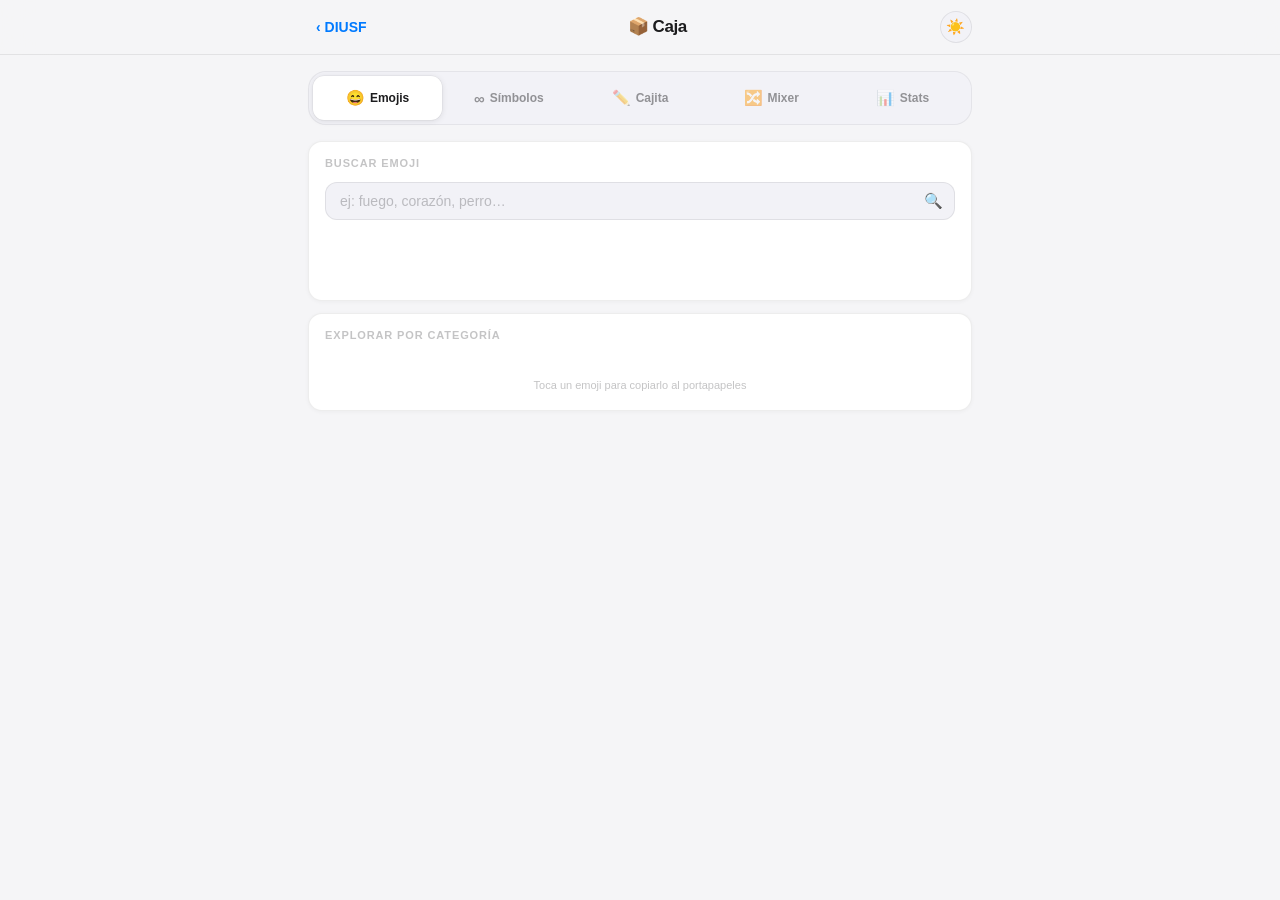
==== commit bf63f653: "Add files via upload" ====
--- a/caja.html
+++ b/caja.html
@@ -11,6 +11,8 @@
   <link rel="icon" href="data:image/svg+xml,<svg xmlns='http://www.w3.org/2000/svg' viewBox='0 0 100 100'><text y='.9em' font-size='90'>📦</text></svg>" />
   <link rel="manifest" href="manifest.json" />
   <link rel="stylesheet" href="css/caja.css" />
+  <script async src="https://pagead2.googlesyndication.com/pagead/js/adsbygoogle.js?client=ca-pub-8694387925136120"
+     crossorigin="anonymous"></script>
 </head>
 <body>
 
--- a/css/caja.css
+++ b/css/caja.css
@@ -0,0 +1,373 @@
+/* ═══════════════════════════════════════════════════════════
+   CAJA.CSS — Herramientas de Emojis y Texto
+   Comparte tokens con diusf.css · Página independiente
+═══════════════════════════════════════════════════════════ */
+
+/* ── Import tokens from parent (inline en caja.html) ── */
+/* ── Extra tokens solo de Caja ── */
+:root {
+  --caja-emoji-size: 32px;
+  --caja-tile: 44px;
+  --caja-radius: 14px;
+  --tab-h: 44px;
+}
+
+/* ════════════════════ RESET BASE ════════════════════ */
+*,*::before,*::after { box-sizing:border-box; margin:0; padding:0; }
+html { -webkit-text-size-adjust:100%; scroll-behavior:smooth; }
+body {
+  background:#f5f5f7; color:#1c1c1e;
+  font-family:-apple-system,'SF Pro Display','SF Pro Text',BlinkMacSystemFont,'Helvetica Neue',Arial,sans-serif;
+  font-size:15px; line-height:1.5; min-height:100svh; overflow-x:hidden;
+  -webkit-font-smoothing:antialiased;
+}
+body.dark { background:#0d0d0f; color:#f2f2f7; }
+
+/* ════════════════════ VARIABLES (hereda de diusf o redefine) ════════════════════ */
+:root {
+  --bg:#f5f5f7; --bg1:#ffffff; --bg2:#f2f2f7; --bg3:#e8e8ed; --bg4:#d1d1d6;
+  --blue:#007AFF; --blue-lo:rgba(0,122,255,.10);
+  --green:#34C759; --red:#FF3B30; --orange:#FF9500;
+  --purple:#AF52DE; --pink:#FF2D55; --teal:#32ADE6; --yellow:#FFCC00;
+  --t1:#1c1c1e; --t2:rgba(28,28,30,.72); --t3:rgba(28,28,30,.45); --t4:rgba(28,28,30,.26);
+  --r1:8px; --r2:12px; --r3:18px; --pill:999px;
+  --sf:-apple-system,'SF Pro Display',BlinkMacSystemFont,'Helvetica Neue',Arial,sans-serif;
+  --max-w:700px; --px:18px;
+}
+body.dark {
+  --bg:#0d0d0f; --bg1:#1c1c1e; --bg2:#2c2c2e; --bg3:#3a3a3c; --bg4:#48484a;
+  --t1:#f2f2f7; --t2:rgba(242,242,247,.72); --t3:rgba(242,242,247,.45); --t4:rgba(242,242,247,.26);
+}
+
+/* ════════════════════ NAV ════════════════════ */
+.nav-bar {
+  position:sticky; top:0; z-index:200;
+  padding:max(env(safe-area-inset-top),0px) 0 0;
+  background:rgba(245,245,247,.90);
+  backdrop-filter:blur(28px) saturate(1.8);
+  -webkit-backdrop-filter:blur(28px) saturate(1.8);
+  border-bottom:1px solid rgba(0,0,0,.08);
+}
+body.dark .nav-bar {
+  background:rgba(13,13,15,.90);
+  border-bottom-color:rgba(255,255,255,.08);
+}
+.nav-inner {
+  max-width:var(--max-w); margin:0 auto;
+  padding:11px var(--px);
+  display:flex; align-items:center; justify-content:space-between; gap:10px;
+}
+.nav-back {
+  display:inline-flex; align-items:center; gap:5px;
+  color:var(--blue); font-size:14px; font-weight:600;
+  text-decoration:none; padding:5px 8px; border-radius:var(--r1);
+  transition:background .15s;
+}
+.nav-back:hover { background:var(--blue-lo); }
+.nav-title {
+  font-size:17px; font-weight:700; color:var(--t1);
+  letter-spacing:-.4px;
+}
+.theme-toggle {
+  width:32px; height:32px; border-radius:50%;
+  background:var(--bg2); border:1px solid rgba(0,0,0,.08);
+  display:flex; align-items:center; justify-content:center;
+  cursor:pointer; font-size:15px; transition:background .15s;
+}
+body.dark .theme-toggle { border-color:rgba(255,255,255,.1); }
+
+/* ════════════════════ LAYOUT ════════════════════ */
+.page {
+  max-width:var(--max-w); margin:0 auto;
+  padding:16px var(--px) 40px;
+}
+
+/* ════════════════════ TABS ════════════════════ */
+.tabs-wrap {
+  background:var(--bg2); border-radius:var(--r3);
+  padding:4px; display:flex; gap:2px;
+  margin-bottom:16px;
+  border:1px solid rgba(0,0,0,.06);
+}
+.tab-btn {
+  flex:1; height:var(--tab-h); border-radius:11px;
+  border:none; background:transparent;
+  font-family:var(--sf); font-size:12px; font-weight:600;
+  color:var(--t3); cursor:pointer; display:flex;
+  align-items:center; justify-content:center; gap:5px;
+  transition:color .18s, background .18s, box-shadow .18s;
+  white-space:nowrap;
+}
+.tab-btn.active {
+  background:var(--bg1); color:var(--t1);
+  box-shadow:0 1px 6px rgba(0,0,0,.10), 0 0 0 .5px rgba(0,0,0,.06);
+}
+body.dark .tab-btn.active { box-shadow:0 1px 6px rgba(0,0,0,.4); }
+.tab-btn:not(.active):hover { color:var(--t2); }
+.tab-icon { font-size:15px; }
+
+/* ════════════════════ PANELS ════════════════════ */
+.panel { display:none; animation:fadeUp .3s ease both; }
+.panel.active { display:block; }
+@keyframes fadeUp { from{opacity:0;transform:translateY(8px)} to{opacity:1;transform:translateY(0)} }
+
+/* ════════════════════ SHARED CARD ════════════════════ */
+.caja-card {
+  background:var(--bg1); border:1px solid rgba(0,0,0,.07);
+  border-radius:var(--caja-radius);
+  box-shadow:0 1px 4px rgba(0,0,0,.04);
+  margin-bottom:12px; overflow:hidden;
+}
+body.dark .caja-card { border-color:rgba(255,255,255,.07); }
+.caja-card-header {
+  padding:13px 16px 0;
+  font-size:11px; font-weight:700; color:var(--t4);
+  text-transform:uppercase; letter-spacing:.08em;
+  margin-bottom:10px;
+}
+.caja-card-body { padding:0 16px 16px; }
+
+/* ════════════════════ EMOJI PANEL ════════════════════ */
+
+/* search */
+.emoji-search-wrap { position:relative; margin-bottom:12px; }
+.emoji-search {
+  width:100%; background:var(--bg2); border:1.5px solid rgba(0,0,0,.08);
+  border-radius:var(--r2); padding:10px 36px 10px 14px;
+  font-size:14px; font-family:var(--sf); color:var(--t1);
+  outline:none; caret-color:var(--blue);
+  transition:border-color .18s, box-shadow .18s;
+}
+.emoji-search:focus { border-color:rgba(0,122,255,.5); box-shadow:0 0 0 3px rgba(0,122,255,.10); background:var(--bg1); }
+.emoji-search::placeholder { color:var(--t4); }
+body.dark .emoji-search { background:var(--bg2); }
+.emoji-search-icon { position:absolute; right:12px; top:50%; transform:translateY(-50%); font-size:15px; pointer-events:none; }
+
+/* category pills */
+.emoji-cats {
+  display:flex; gap:6px; flex-wrap:nowrap; overflow-x:auto;
+  padding-bottom:6px; margin-bottom:10px;
+  scrollbar-width:none;
+}
+.emoji-cats::-webkit-scrollbar { display:none; }
+.emoji-cat {
+  flex-shrink:0; background:var(--bg2); border:1px solid rgba(0,0,0,.08);
+  border-radius:var(--pill); padding:5px 13px;
+  font-size:12px; font-weight:600; color:var(--t2); cursor:pointer;
+  transition:all .15s; white-space:nowrap; font-family:var(--sf);
+}
+.emoji-cat.active { background:var(--blue-lo); border-color:rgba(0,122,255,.35); color:var(--blue); }
+.emoji-cat:not(.active):hover { background:var(--bg3); }
+
+/* grid */
+.emoji-grid {
+  display:grid;
+  grid-template-columns:repeat(auto-fill, minmax(var(--caja-tile), 1fr));
+  gap:4px; max-height:320px; overflow-y:auto;
+  scrollbar-width:thin; scrollbar-color:var(--bg4) transparent;
+}
+.emoji-grid::-webkit-scrollbar { width:3px; }
+.emoji-grid::-webkit-scrollbar-thumb { background:var(--bg4); border-radius:2px; }
+.emoji-tile {
+  width:100%; aspect-ratio:1; border-radius:10px;
+  background:transparent; border:none; cursor:pointer;
+  font-size:22px; display:flex; align-items:center; justify-content:center;
+  transition:background .12s, transform .18s cubic-bezier(.34,1.56,.64,1);
+  -webkit-tap-highlight-color:transparent; position:relative;
+}
+.emoji-tile:hover { background:var(--bg2); transform:scale(1.18); }
+.emoji-tile:active { transform:scale(.88); }
+.emoji-tile.copied::after {
+  content:'✓'; position:absolute; inset:0;
+  background:rgba(52,199,89,.88); border-radius:9px;
+  display:flex; align-items:center; justify-content:center;
+  font-size:14px; color:#fff; font-weight:800;
+}
+
+/* emoji hint */
+.emoji-hint {
+  font-size:11px; color:var(--t4); margin-top:8px; text-align:center;
+}
+
+/* ════════════════════ CAJITA DE TEXTO ════════════════════ */
+
+/* editor area */
+.textbox-wrap { position:relative; margin-bottom:10px; }
+.textbox-area {
+  width:100%; min-height:110px; max-height:240px;
+  background:var(--bg2); border:1.5px solid rgba(0,0,0,.08);
+  border-radius:var(--r2); padding:14px 16px;
+  font-size:16px; font-family:var(--sf); font-weight:500;
+  color:var(--t1); outline:none; caret-color:var(--blue);
+  resize:none; overflow-y:auto; line-height:1.5;
+  transition:border-color .18s, box-shadow .18s;
+}
+.textbox-area:focus { border-color:rgba(0,122,255,.5); box-shadow:0 0 0 3px rgba(0,122,255,.10); background:var(--bg1); }
+.textbox-area::placeholder { color:var(--t4); font-weight:400; }
+body.dark .textbox-area { background:var(--bg2); }
+
+/* stats bar */
+.textbox-stats {
+  display:flex; gap:10px; flex-wrap:wrap;
+  font-size:11px; color:var(--t4); font-weight:500;
+  margin-bottom:12px;
+}
+.textbox-stat strong { color:var(--t2); }
+
+/* quick actions */
+.textbox-actions { display:flex; flex-wrap:wrap; gap:7px; margin-bottom:12px; }
+.tx-btn {
+  display:inline-flex; align-items:center; gap:5px;
+  background:var(--bg2); border:1px solid rgba(0,0,0,.08); border-radius:9px;
+  padding:7px 13px; font-size:12px; font-weight:600;
+  font-family:var(--sf); color:var(--t2); cursor:pointer;
+  transition:all .18s cubic-bezier(.34,1.56,.64,1);
+  -webkit-tap-highlight-color:transparent;
+}
+.tx-btn:hover { background:var(--blue-lo); border-color:rgba(0,122,255,.3); color:var(--blue); transform:translateY(-1px); }
+.tx-btn:active { transform:scale(.91); }
+.tx-btn.danger:hover { background:rgba(255,59,48,.08); border-color:rgba(255,59,48,.3); color:var(--red); }
+.tx-btn.success:hover { background:rgba(52,199,89,.10); border-color:rgba(52,199,89,.3); color:var(--green); }
+
+/* result box */
+.textbox-result {
+  background:var(--bg2); border:1px solid rgba(0,0,0,.07);
+  border-radius:var(--r2); padding:12px 14px;
+  font-size:15px; color:var(--t1); line-height:1.6;
+  white-space:pre-wrap; word-break:break-word;
+  min-height:48px; font-family:var(--sf);
+  user-select:all; cursor:text;
+}
+.textbox-result:empty::before { content:'El resultado aparece aquí…'; color:var(--t4); font-size:13px; }
+
+/* ════════════════════ MIXEADOR DE EMOJIS ════════════════════ */
+.mixer-row {
+  display:flex; align-items:center; gap:8px;
+  margin-bottom:14px; flex-wrap:wrap;
+}
+.mixer-pick {
+  flex:1; min-width:80px;
+  background:var(--bg2); border:1.5px solid rgba(0,0,0,.08);
+  border-radius:var(--r2); padding:8px 12px;
+  font-size:24px; text-align:center; outline:none;
+  caret-color:var(--blue); font-family:var(--sf); color:var(--t1);
+  transition:border-color .15s;
+}
+.mixer-pick:focus { border-color:rgba(0,122,255,.5); }
+.mixer-plus { font-size:18px; color:var(--t4); flex-shrink:0; }
+.mixer-result-wrap {
+  background:var(--bg2); border-radius:var(--r2); border:1px solid rgba(0,0,0,.06);
+  padding:14px 16px; text-align:center; margin-bottom:12px;
+}
+.mixer-result-emoji { font-size:52px; line-height:1; display:block; margin-bottom:6px; }
+.mixer-result-label { font-size:11px; color:var(--t4); font-weight:600; letter-spacing:.05em; }
+.mixer-copy-btn {
+  width:100%; background:var(--blue); color:#fff;
+  border:none; border-radius:var(--r2); padding:10px;
+  font-size:13px; font-weight:700; font-family:var(--sf);
+  cursor:pointer; transition:background .15s, transform .15s;
+}
+.mixer-copy-btn:hover { background:#1a8aff; }
+.mixer-copy-btn:active { transform:scale(.97); }
+.mixer-hint { font-size:11px; color:var(--t4); text-align:center; margin-top:8px; }
+
+/* ════════════════════ CONTADOR / STAT CARDS ════════════════════ */
+.stat-cards {
+  display:grid; grid-template-columns:1fr 1fr; gap:8px;
+  margin-bottom:14px;
+}
+.stat-card {
+  background:var(--bg2); border-radius:var(--r2);
+  border:1px solid rgba(0,0,0,.06); padding:12px 14px;
+  text-align:center;
+}
+.stat-card-num { font-size:26px; font-weight:800; color:var(--blue); letter-spacing:-1px; line-height:1; margin-bottom:3px; }
+.stat-card-label { font-size:11px; font-weight:600; color:var(--t4); letter-spacing:.04em; }
+
+/* ════════════════════ BUSCADOR DE EMOJIS (por nombre) ════════════════════ */
+.emoji-name-result {
+  display:flex; flex-wrap:wrap; gap:6px; min-height:52px;
+  align-items:center;
+}
+.emoji-name-item {
+  width:44px; height:44px; border-radius:10px;
+  background:var(--bg2); border:1px solid rgba(0,0,0,.07);
+  font-size:22px; display:flex; align-items:center; justify-content:center;
+  cursor:pointer; transition:all .18s cubic-bezier(.34,1.56,.64,1);
+  -webkit-tap-highlight-color:transparent; position:relative;
+}
+.emoji-name-item:hover { transform:scale(1.14); background:var(--blue-lo); }
+.emoji-name-item:active { transform:scale(.88); }
+.emoji-name-item.copied::after {
+  content:'✓'; position:absolute; inset:0; background:rgba(52,199,89,.88);
+  border-radius:9px; display:flex; align-items:center; justify-content:center;
+  font-size:14px; color:#fff; font-weight:800;
+}
+
+/* ════════════════════ EMPTY STATE ════════════════════ */
+.empty-state {
+  text-align:center; padding:30px 16px;
+  font-size:13px; color:var(--t4);
+}
+.empty-state-icon { font-size:32px; margin-bottom:8px; }
+
+/* ════════════════════ TOAST ════════════════════ */
+.caja-toast {
+  position:fixed; bottom:calc(max(env(safe-area-inset-bottom),0px) + 20px);
+  left:50%; transform:translateX(-50%) translateY(12px);
+  background:rgba(28,28,30,.88); color:#fff;
+  padding:9px 18px; border-radius:var(--pill);
+  font-size:13px; font-weight:600; font-family:var(--sf);
+  backdrop-filter:blur(16px); -webkit-backdrop-filter:blur(16px);
+  opacity:0; pointer-events:none; z-index:999;
+  transition:opacity .22s, transform .22s cubic-bezier(.34,1.56,.64,1);
+  white-space:nowrap;
+}
+.caja-toast.show { opacity:1; transform:translateX(-50%) translateY(0); }
+
+/* ════════════════════ DARK TWEAKS ════════════════════ */
+body.dark .caja-card { box-shadow:0 1px 4px rgba(0,0,0,.3); }
+body.dark .emoji-tile:hover { background:var(--bg3); }
+body.dark .stat-card { background:var(--bg2); }
+body.dark .textbox-result { background:var(--bg2); }
+
+/* ════════════════════ RESPONSIVE ════════════════════ */
+@media (max-width:480px) {
+  .tab-btn { font-size:11px; gap:3px; }
+  .tab-icon { font-size:13px; }
+  .stat-cards { grid-template-columns:1fr 1fr; }
+  .textbox-actions { gap:5px; }
+  .tx-btn { padding:6px 10px; font-size:11px; }
+}
+
+/* ════════════════════ SÍMBOLOS ════════════════════ */
+.sym-grid {
+  display:grid;
+  grid-template-columns:repeat(auto-fill, minmax(38px, 1fr));
+  gap:3px; max-height:340px; overflow-y:auto;
+  scrollbar-width:thin; scrollbar-color:var(--bg4) transparent;
+}
+.sym-grid::-webkit-scrollbar { width:3px; }
+.sym-grid::-webkit-scrollbar-thumb { background:var(--bg4); border-radius:2px; }
+.sym-tile {
+  width:100%; aspect-ratio:1; border-radius:8px;
+  background:transparent; border:none; cursor:pointer;
+  font-size:17px; display:flex; align-items:center; justify-content:center;
+  transition:background .12s, transform .18s cubic-bezier(.34,1.56,.64,1);
+  -webkit-tap-highlight-color:transparent; position:relative;
+  font-family:'Segoe UI Symbol','Apple Symbols','Symbola',sans-serif;
+  color:var(--t1);
+}
+.sym-tile:hover { background:var(--bg2); transform:scale(1.20); }
+.sym-tile:active { transform:scale(.85); }
+.sym-tile.copied::after {
+  content:'✓'; position:absolute; inset:0;
+  background:rgba(52,199,89,.88); border-radius:7px;
+  display:flex; align-items:center; justify-content:center;
+  font-size:12px; color:#fff; font-weight:800;
+}
+.tx-section-label {
+  font-size:10px; font-weight:700; color:var(--t4);
+  text-transform:uppercase; letter-spacing:.08em;
+  margin:10px 0 6px; padding-left:2px;
+}
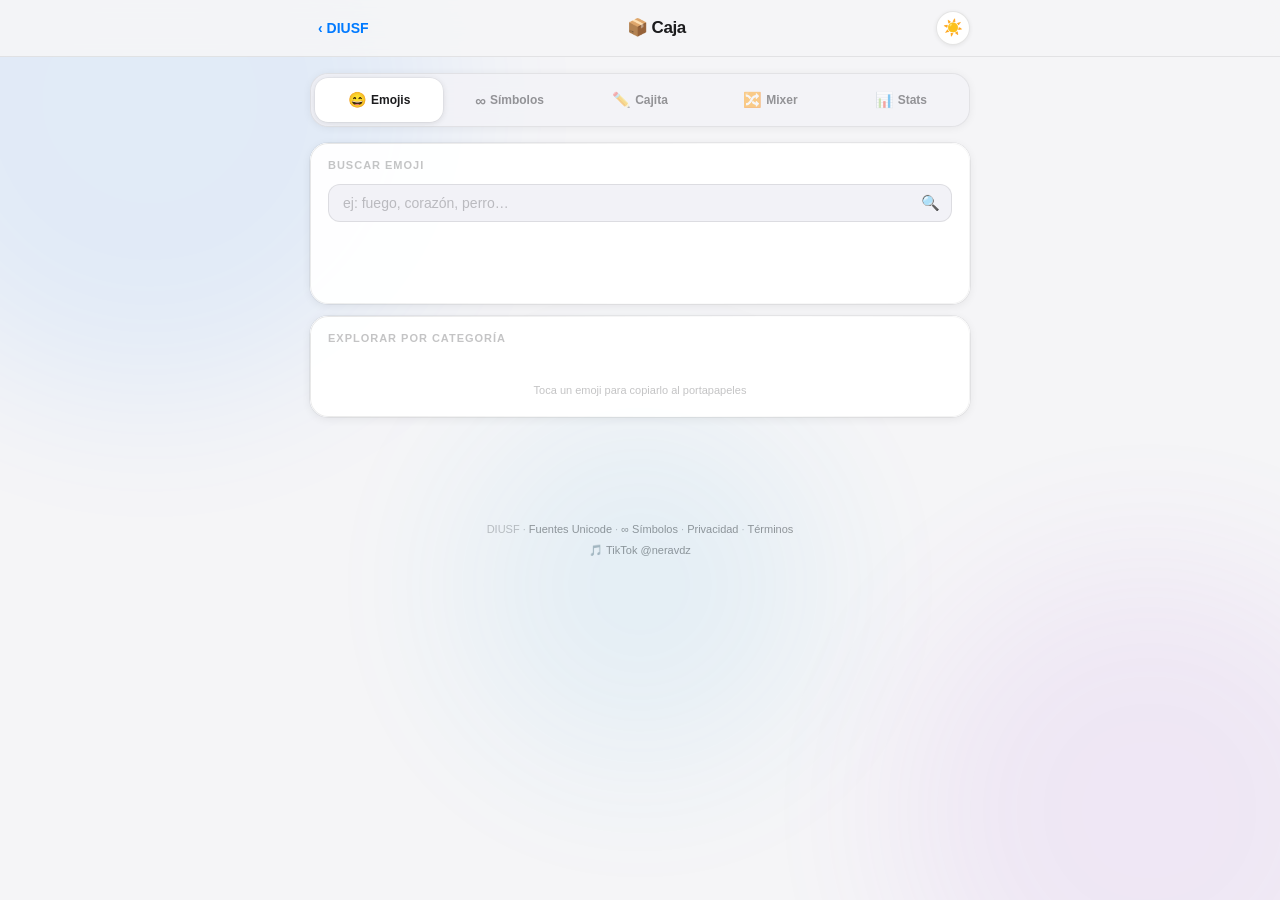
==== commit 18cbdb7e: "Add files via upload" ====
--- a/caja.html
+++ b/caja.html
@@ -15,6 +15,13 @@
      crossorigin="anonymous"></script>
 </head>
 <body>
+
+<!-- BACKGROUND BLOBS -->
+<div class="bg-canvas" aria-hidden="true">
+  <div class="blob blob-a"></div>
+  <div class="blob blob-b"></div>
+  <div class="blob blob-c"></div>
+</div>
 
 <!-- NAV -->
 <header class="nav-bar" role="banner">
@@ -234,20 +241,22 @@
    CAJA.JS — Lógica completa
 ═══════════════════════════════════════════════════════ */
 
-/* ── THEME ── */
+/* ── THEME (igual que index.html) ── */
 (function(){
-  var saved = localStorage.getItem('diusf-theme');
-  if (saved === 'dark' || (!saved && window.matchMedia('(prefers-color-scheme:dark)').matches)) {
-    document.body.classList.add('dark');
-    var ti = document.getElementById('theme-icon'); if(ti) ti.textContent = '🌙';
-    var mt = document.getElementById('meta-theme'); if(mt) mt.content = '#0d0d0f';
-  }
+  var themeIcon = document.getElementById('theme-icon');
+  var metaTheme = document.getElementById('meta-theme');
+  function applyTheme(dark) {
+    document.body.classList.toggle('dark', dark);
+    if (themeIcon) themeIcon.textContent = dark ? '☀️' : '🌙';
+    if (metaTheme) metaTheme.content = dark ? '#000000' : '#f5f5f7';
+    try { localStorage.setItem('diusf_theme', dark ? 'dark' : 'light'); } catch(_) {}
+  }
+  var saved = localStorage.getItem('diusf_theme');
+  var prefersDark = window.matchMedia('(prefers-color-scheme: dark)').matches;
+  applyTheme(saved ? saved === 'dark' : prefersDark);
   var btn = document.getElementById('theme-toggle');
   if (btn) btn.addEventListener('click', function(){
-    var dark = document.body.classList.toggle('dark');
-    localStorage.setItem('diusf-theme', dark ? 'dark' : 'light');
-    var ti = document.getElementById('theme-icon'); if(ti) ti.textContent = dark ? '🌙' : '☀️';
-    var mt = document.getElementById('meta-theme'); if(mt) mt.content = dark ? '#0d0d0f' : '#f5f5f7';
+    applyTheme(!document.body.classList.contains('dark'));
   });
 })();
 
@@ -293,55 +302,203 @@
   'Símbolos': ['❤','✅','❌','⚠','ℹ','✨','🔥','💯','❓','❗','💤','♻','🆕','🆒','🆓','🆙','🆗','🔝','🆘','🚫','🔞','📵','🚷','🔕','♻','✔','☑','🔘','🔲','🔳','▪','▫','◾','◽','◼','◻','🟥','🟧','🟨','🟩','🟦','🟪','⬛','⬜','🔶','🔷','🔸','🔹','🔺','🔻','💠','🔘'],
 };
 
+/* Mapa keyword → lista de emojis */
 var EMOJI_SEARCH_MAP = {
-  'fuego':'🔥','fire':'🔥','flame':'🔥',
-  'corazon':'❤','corazón':'❤','heart':'❤','amor':'❤','love':'❤',
-  'risa':'😂','jaja':'😂','lol':'😂','carcajada':'😂',
-  'perro':'🐶','dog':'🐶','can':'🐶','cachorro':'🐶',
-  'gato':'🐱','cat':'🐱','gatito':'🐱',
-  'sol':'☀','sun':'☀','soleado':'🌞',
-  'luna':'🌙','moon':'🌙','noche':'🌙',
-  'lluvia':'🌧','rain':'🌧','llover':'🌧',
-  'nieve':'❄','snow':'❄','frio':'🥶','frío':'🥶',
-  'estrella':'⭐','star':'⭐','brillar':'✨',
-  'pizza':'🍕','hamburguesa':'🍔','burger':'🍔',
-  'fiesta':'🎉','party':'🎉','cumpleaños':'🎂','birthday':'🎂',
-  'musica':'🎵','música':'🎵','music':'🎵','nota':'🎵',
-  'mano':'👋','hand':'👋','hola':'👋','hello':'👋','bye':'👋',
-  'dinero':'💰','money':'💰','plata':'💵','dolar':'💵',
-  'ok':'👍','bien':'👍','like':'👍',
-  'mal':'👎','dislike':'👎','no':'👎',
-  'casa':'🏠','home':'🏠','house':'🏠',
-  'coche':'🚗','auto':'🚗','car':'🚗',
-  'avion':'✈','avión':'✈','volar':'✈','plane':'✈',
-  'cafe':'☕','café':'☕','coffee':'☕','taza':'☕',
-  'cerveza':'🍺','beer':'🍺','birra':'🍺',
-  'libro':'📖','book':'📖','leer':'📖',
-  'telefono':'📱','teléfono':'📱','phone':'📱','movil':'📱',
-  'flor':'🌸','flower':'🌸','rosa':'🌹','rose':'🌹',
-  'arbol':'🌳','árbol':'🌳','tree':'🌳',
-  'musculo':'💪','músculo':'💪','fuerza':'💪','strong':'💪',
-  'mundo':'🌍','earth':'🌍','tierra':'🌍',
-  'cohete':'🚀','rocket':'🚀','espacio':'🚀',
-  'diamante':'💎','diamond':'💎',
-  'celebrar':'🎉','alegria':'🎊','alegría':'🎊',
-  'beso':'💋','kiss':'💋',
-  'caca':'💩','poop':'💩',
-  'unicornio':'🦄','unicorn':'🦄',
-  'dragon':'🐲','dragón':'🐲',
-  'tiburon':'🦈','tiburón':'🦈','shark':'🦈',
-  'taco':'🌮','burrito':'🌯',
-  'sushi':'🍣','ramen':'🍜',
-  'helado':'🍦','ice cream':'🍦','paleta':'🍧',
-  'pulgares':'👍','thumb':'👍',
-  'palmas':'👏','aplausos':'👏','clap':'👏',
-  'sorpresa':'😱','shock':'😱','wtf':'😱',
-  'llorar':'😢','triste':'😢','sad':'😢',
-  'enojado':'😡','angry':'😡','bravo':'😡',
-  'dormir':'😴','sleep':'😴','somnoliento':'😪',
-  'enfermo':'🤒','sick':'🤒',
-  'guiño':'😉','wink':'😉',
-  'enamorado':'😍','crush':'😍',
+  'fuego':['🔥'],'fire':['🔥'],'flame':['🔥'],'calor':['🔥','🌡️'],
+  'corazon':['❤','🧡','💛','💚','💙','💜','🖤','🤍','🤎','💕','💞','💓','💗','💖','💘','💝','❤‍🔥'],
+  'corazón':['❤','🧡','💛','💚','💙','💜','🖤','🤍','🤎','💕','💞','💓','💗','💖','💘','💝','❤‍🔥'],
+  'heart':['❤','🧡','💛','💚','💙','💜','🖤','🤍','🤎','💕','💞','💓','💗','💖','💘','💝'],
+  'amor':['❤','💕','💞','💓','💗','💖','💘','💝','😍','🥰','💋'],
+  'love':['❤','💕','💞','💓','💗','💖','💘','💝','😍','🥰','💋'],
+  'risa':['😂','🤣','😆','😅','😁','😄','😃'],'jaja':['😂','🤣','😆'],'lol':['😂','🤣'],
+  'carcajada':['😂','🤣'],'gracioso':['😂','🤣','😆','🤪'],
+  'perro':['🐶','🐕','🦮','🐩'],'dog':['🐶','🐕','🦮','🐩'],'cachorro':['🐶','🐕'],
+  'gato':['🐱','🐈'],'cat':['🐱','🐈'],'gatito':['🐱'],
+  'sol':['☀','🌞','🌤','⛅'],'sun':['☀','🌞'],'soleado':['☀','🌞'],
+  'luna':['🌙','🌑','🌒','🌓','🌔','🌕','🌖','🌗','🌘','🌚','🌛','🌜','🌝'],
+  'moon':['🌙','🌕','🌚'],'noche':['🌙','🌃','⭐','🌌'],
+  'lluvia':['🌧','⛈','🌩','☔','💧'],'rain':['🌧','⛈','☔'],'agua':['💧','🌊','💦'],
+  'nieve':['❄','🌨','⛄','☃','🏔'],'snow':['❄','🌨','⛄'],'frio':['🥶','❄','🧊'],'frío':['🥶','❄','🧊'],
+  'estrella':['⭐','🌟','💫','✨','🌠','⚡'],'star':['⭐','🌟','💫','✨'],'brillar':['✨','💫','⭐'],
+  'pizza':['🍕'],'hamburguesa':['🍔'],'burger':['🍔'],'comida':['🍕','🍔','🌮','🍣','🍜','🍛','🍱'],
+  'fiesta':['🎉','🎊','🥳','🎈','🎁','🎂'],'party':['🎉','🎊','🥳','🎈'],
+  'cumpleanos':['🎂','🎉','🎁','🎈'],'cumpleaños':['🎂','🎉','🎁','🎈'],'birthday':['🎂','🎉','🎁'],
+  'musica':['🎵','🎶','🎸','🎹','🥁','🎺','🎻'],'música':['🎵','🎶','🎸','🎹'],
+  'music':['🎵','🎶','🎸','🎹'],'nota':['🎵','🎶'],
+  'mano':['👋','🤚','🖐','✋','👌','✌','👍','👎','✊','👊','👏','🙌','🤲','🙏'],
+  'hand':['👋','🤚','🖐','✋'],'hola':['👋','😊'],'hello':['👋'],'bye':['👋'],
+  'dinero':['💰','💵','💴','💶','💷','💸','💳','🪙','💹'],'money':['💰','💵','💸','💳'],
+  'plata':['💵','💰','🪙'],'dolar':['💵','💰'],'bitcoin':['₿','🪙'],
+  'ok':['👍','✅','👌'],'bien':['👍','✅','😊'],'like':['👍'],
+  'mal':['👎','❌','😠'],'dislike':['👎'],'no':['👎','❌','🚫'],
+  'casa':['🏠','🏡','🏘'],'home':['🏠','🏡'],'house':['🏠','🏡'],
+  'coche':['🚗','🚕','🏎','🚙'],'auto':['🚗','🚕','🏎'],'car':['🚗','🚕','🏎'],
+  'avion':['✈','🛫','🛬','🛩'],'avión':['✈','🛫','🛬'],'volar':['✈','🦅'],'plane':['✈','🛫'],
+  'cafe':['☕','🧋','🫖'],'café':['☕','🧋'],'coffee':['☕'],'taza':['☕','🍵','🧋'],
+  'cerveza':['🍺','🍻'],'beer':['🍺','🍻'],'birra':['🍺','🍻'],
+  'vino':['🍷','🥂','🍾'],'wine':['🍷','🥂'],'copa':['🥂','🍷','🍸'],
+  'libro':['📖','📚','📕','📗','📘'],'book':['📖','📚'],'leer':['📖','📚'],
+  'telefono':['📱','☎','📞','📟'],'teléfono':['📱','☎','📞'],'phone':['📱','☎'],'movil':['📱'],
+  'flor':['🌸','🌹','🌺','🌻','🌼','🌷','💐','🌼'],'flower':['🌸','🌹','🌺','🌻','🌼','🌷'],
+  'rosa':['🌹'],'rose':['🌹'],
+  'arbol':['🌳','🌲','🌴','🌵','🌾'],'árbol':['🌳','🌲','🌴'],'tree':['🌳','🌲','🌴'],
+  'musculo':['💪','🦾'],'músculo':['💪'],'fuerza':['💪','⚡'],'strong':['💪','🦾'],
+  'mundo':['🌍','🌎','🌏','🗺'],'earth':['🌍','🌎','🌏'],'tierra':['🌍','🌎','🌏'],
+  'cohete':['🚀','🛸'],'rocket':['🚀','🛸'],'espacio':['🚀','🌌','⭐','🛸','🌙'],
+  'diamante':['💎'],'diamond':['💎'],'joya':['💎','💍','👑'],
+  'celebrar':['🎉','🎊','🥳'],'alegria':['🎊','😄','🥳'],'alegría':['🎊','😄','🥳'],
+  'beso':['💋','😘','😗','😙'],'kiss':['💋','😘'],
+  'caca':['💩'],'poop':['💩'],
+  'unicornio':['🦄'],'unicorn':['🦄'],
+  'dragon':['🐲','🐉'],'dragón':['🐲','🐉'],
+  'tiburon':['🦈'],'tiburón':['🦈'],'shark':['🦈'],
+  'taco':['🌮'],'burrito':['🌯'],'sushi':['🍣'],'ramen':['🍜'],
+  'helado':['🍦','🍧','🍨'],'paleta':['🍧'],'dulce':['🍬','🍭','🍫','🍩','🍪'],
+  'palmas':['👏'],'aplausos':['👏'],'clap':['👏'],
+  'sorpresa':['😱','😮','🤯'],'shock':['😱','🤯'],'wtf':['😱','🤯'],
+  'llorar':['😢','😭','🥺'],'triste':['😢','😭','🥺'],'sad':['😢','😭','🥺'],
+  'enojado':['😡','😠','🤬'],'angry':['😡','😠','🤬'],'bravo':['😡','😤'],
+  'dormir':['😴','😪','🥱'],'sleep':['😴','😪'],'somnoliento':['😪','🥱'],
+  'enfermo':['🤒','🤢','🤮','😷'],'sick':['🤒','🤢','😷'],
+  'guino':['😉'],'guiño':['😉'],'wink':['😉'],
+  'enamorado':['😍','🥰','💕'],'crush':['😍','🥰'],
+  'fuerte':['💪','🦾','⚡'],'rapido':['⚡','💨','🏃'],'rápido':['⚡','💨','🏃'],
+  'peligro':['⚠','💀','☠','🚨'],'warning':['⚠','🚨'],
+  'ok':['👍','✅','☑'],'check':['✅','✔','☑'],
+  'error':['❌','✖','🚫'],'equivocado':['❌','🚫'],
+  'feliz':['😊','😄','😃','🥰','😁','😆'],'happy':['😊','😄','😃','🥰'],
+  'contento':['😊','😁','😄'],'alegre':['😊','😄','🎉'],
+  'pensar':['🤔','💭','🧠'],'think':['🤔','💭'],'idea':['💡','🤔','🧠'],
+  'fuerte':['💪','🦾'],'debil':['😔','💔'],'débil':['😔','💔'],
+  'musico':['🎸','🎹','🥁','🎺','🎻','🎤','🎧'],'músico':['🎸','🎹','🥁'],
+  'pelota':['⚽','🏀','🏈','⚾','🎾','🏐','🏉'],'ball':['⚽','🏀','🏈'],
+  'futbol':['⚽','🏟'],'fútbol':['⚽'],'soccer':['⚽'],
+  'baloncesto':['🏀'],'basketball':['🏀'],
+  'corona':['👑'],'rey':['👑','🤴'],'king':['👑','🤴'],
+  'bruja':['🧙','🧟','👻'],'fantasma':['👻'],'ghost':['👻'],
+  'robot':['🤖'],'alien':['👽','🛸'],'zombie':['🧟'],
+  'angel':['👼','😇'],'diablo':['😈','👿'],'devil':['😈','👿'],
+  'mago':['🧙','✨','🎩'],'magic':['✨','🪄','🎩'],
+  'regalo':['🎁','🎀'],'gift':['🎁'],'present':['🎁'],
+  'globo':['🎈','🌍'],'balloon':['🎈'],
+  'camara':['📷','📸','🎥'],'cámara':['📷','📸'],'foto':['📷','📸'],
+  'computadora':['💻','🖥','⌨'],'laptop':['💻'],'pc':['💻','🖥'],
+  'reloj':['⏰','⌚','🕐'],'clock':['⏰','⌚'],'tiempo':['⏰','⌛','⏳'],
+  'llave':['🔑','🗝'],'key':['🔑','🗝'],'candado':['🔒','🔓'],'lock':['🔒','🔓'],
+  'cuchillo':['🔪'],'espada':['⚔'],'arma':['🔫','⚔','🏹'],
+  'medicina':['💊','🩺','🏥'],'pastilla':['💊'],'hospital':['🏥','🩺'],
+  'cocinero':['👨‍🍳','🍳'],'cocina':['🍳','🥘'],'chef':['👨‍🍳'],
+  'planta':['🌱','🌿','🍀','🌾','🌵'],'hoja':['🍀','🍁','🍂','🌿'],
+  'hongo':['🍄'],'mushroom':['🍄'],
+  'arana':['🕷'],'araña':['🕷'],'insecto':['🐛','🦋','🐝','🐞','🕷'],
+  'mariposa':['🦋'],'butterfly':['🦋'],'abeja':['🐝'],'bee':['🐝'],
+  'pajaro':['🐦','🦅','🦉','🦆'],'pájaro':['🐦','🦅','🦉'],'bird':['🐦','🦅','🦉','🦆'],
+  'aguila':['🦅'],'águila':['🦅'],'eagle':['🦅'],'buho':['🦉'],'búho':['🦉'],'owl':['🦉'],
+  'pez':['🐟','🐠','🐡','🦈'],'fish':['🐟','🐠','🐡'],'tilapia':['🐟'],
+  'delfin':['🐬'],'delfín':['🐬'],'dolphin':['🐬'],'ballena':['🐳','🐋'],'whale':['🐳','🐋'],
+  'pulpo':['🐙'],'octopus':['🐙'],'cangrejo':['🦀'],'crab':['🦀'],
+  'caballo':['🐴','🦄'],'horse':['🐴'],'toro':['🐂','🐃'],'vaca':['🐄'],
+  'elefante':['🐘'],'elephant':['🐘'],'jirafa':['🦒'],'giraffe':['🦒'],
+  'mono':['🐵','🙈','🙉','🙊'],'monkey':['🐵','🙈','🙉','🙊'],
+  'oso':['🐻','🐼','🧸'],'bear':['🐻','🐼'],'panda':['🐼'],
+  'leon':['🦁'],'león':['🦁'],'lion':['🦁'],'tigre':['🐯'],'tiger':['🐯'],
+  'serpiente':['🐍'],'snake':['🐍'],'tortuga':['🐢'],'turtle':['🐢'],
+  'conejo':['🐰'],'rabbit':['🐰'],'bunny':['🐰'],'zorro':['🦊'],'fox':['🦊'],
+  'lobo':['🐺'],'wolf':['🐺'],'ciervo':['🦌'],'deer':['🦌'],
+  'gallina':['🐔','🐣'],'pollo':['🍗','🐔'],'pato':['🦆'],'duck':['🦆'],
+  'manzana':['🍎','🍏'],'apple':['🍎'],'naranja':['🍊'],'orange':['🍊'],
+  'limon':['🍋'],'limón':['🍋'],'lemon':['🍋'],'uva':['🍇'],'grape':['🍇'],
+  'sandia':['🍉'],'sandía':['🍉'],'watermelon':['🍉'],'fresa':['🍓'],'strawberry':['🍓'],
+  'platano':['🍌'],'plátano':['🍌'],'banana':['🍌'],'pina':['🍍'],'piña':['🍍'],'pineapple':['🍍'],
+  'aguacate':['🥑'],'avocado':['🥑'],'brocoli':['🥦'],'brócoli':['🥦'],'broccoli':['🥦'],
+  'zanahoria':['🥕'],'carrot':['🥕'],'maiz':['🌽'],'maíz':['🌽'],'corn':['🌽'],
+  'pan':['🍞','🥐','🥖'],'bread':['🍞'],'croissant':['🥐'],
+  'queso':['🧀'],'cheese':['🧀'],'huevo':['🥚','🍳'],'egg':['🥚','🍳'],
+  'popcorn':['🍿'],'palomitas':['🍿'],'dona':['🍩'],'donut':['🍩'],
+  'chocolate':['🍫'],'candy':['🍬'],'caramelo':['🍬'],'torta':['🎂','🍰'],
+  'cake':['🎂','🍰'],'pastel':['🎂','🍰'],
+  'barco':['⛵','🚢','🛥'],'boat':['⛵','🚢'],'ship':['🚢'],
+  'tren':['🚂','🚃','🚆'],'train':['🚂','🚃','🚆'],'metro':['🚇'],
+  'bicicleta':['🚲'],'bike':['🚲'],'bicycle':['🚲'],
+  'moto':['🏍','🛵'],'motorcycle':['🏍'],
+  'helicoptero':['🚁'],'helicóptero':['🚁'],'helicopter':['🚁'],
+  'bandera':['🏁','🚩','🏳'],'flag':['🏁','🚩'],
+  'montana':['🏔','⛰','🌋'],'montaña':['🏔','⛰','🌋'],'mountain':['🏔','⛰'],
+  'playa':['🏖','🌊','🏄'],'beach':['🏖','🌊'],'mar':['🌊','🏖','🐚'],
+  'desierto':['🏜','🌵'],'desert':['🏜','🌵'],
+  'ciudad':['🏙','🌆','🌇'],'city':['🏙','🌆'],'edificio':['🏢','🏬'],
+  'arcoiris':['🌈'],'arcoíris':['🌈'],'rainbow':['🌈'],
+  'nube':['☁','⛅','🌥'],'cloud':['☁','⛅'],'tormenta':['⛈','🌩','🌪'],
+  'rayo':['⚡','🌩'],'lightning':['⚡','🌩'],'trueno':['⛈','🌩'],
+  'viento':['💨','🌪'],'wind':['💨'],'tornado':['🌪'],
+  'cielo':['☀','🌤','⛅','🌥','☁','🌦'],'sky':['☀','🌤','⛅'],
+  'frio':['🥶','❄','🌨','⛄'],'caliente':['🌡','☀','🔥'],
+  'felicitaciones':['🎉','🥳','👏','🎊'],'congrats':['🎉','🥳','👏'],
+  'ganar':['🏆','🥇','🎖','🏅'],'win':['🏆','🥇'],'trofeo':['🏆'],'trophy':['🏆'],
+  'medalla':['🏅','🥇','🥈','🥉'],'medal':['🏅','🥇'],
+  'deporte':['⚽','🏀','🏈','⚾','🎾','🏐','🏊','🚴'],'sport':['⚽','🏀','🏈'],
+  'nadar':['🏊','🏄'],'swim':['🏊'],'correr':['🏃'],'run':['🏃'],
+  'pesas':['🏋'],'gym':['🏋','💪'],'ejercicio':['🏋','💪','🏃'],
+  'bailar':['💃','🕺'],'dance':['💃','🕺'],'baile':['💃','🕺'],
+  'cantar':['🎤','🎶','🎵'],'sing':['🎤'],'microfono':['🎤'],'micrófono':['🎤'],
+  'auricular':['🎧'],'headphones':['🎧'],'radio':['📻'],
+  'television':['📺'],'televisión':['📺'],'tv':['📺'],
+  'juego':['🎮','🕹','🎲'],'game':['🎮','🕹'],'videojuego':['🎮','🕹'],
+  'dado':['🎲'],'dice':['🎲'],'cartas':['🃏','🀄'],
+  'arte':['🎨','🖌','✏'],'art':['🎨','🖌'],'pintura':['🎨','🖌'],
+  'foto':['📷','📸','🖼'],'picture':['📷','🖼'],
+  'escritura':['✏','📝','📖'],'write':['✏','📝'],'lapiz':['✏','🖊'],'lápiz':['✏','🖊'],
+  'papel':['📄','📃','📋'],'paper':['📄','📃'],
+  'sobre':['✉','📧','📨'],'email':['📧','✉'],'carta':['✉','📨'],
+  'banano':['🍌'],'mango':['🥭'],'coco':['🥥'],'coconut':['🥥'],
+  'calabaza':['🎃'],'halloween':['🎃','👻','🦇'],
+  'navidad':['🎄','🎅','🎁','❄','⛄'],'christmas':['🎄','🎅','🎁'],
+  'ano nuevo':['🎆','🎇','🥂'],'año nuevo':['🎆','🎇','🥂'],'new year':['🎆','🎇'],
+  'ciencia':['🔬','🧪','⚗','🧫'],'science':['🔬','🧪'],'laboratorio':['🔬','🧪','⚗'],
+  'quimica':['⚗','🧪'],'química':['⚗','🧪'],'chemistry':['⚗','🧪'],
+  'matematicas':['📐','📏','🔢'],'matemáticas':['📐','📏'],'math':['📐','📏'],
+  'tierra':['🌍','🌎','🌏','🌱'],'planet':['🌍','🌍','🪐'],'planeta':['🌍','🌎','🪐'],
+  'satelite':['🛰','📡'],'satélite':['🛰','📡'],
+  'explosion':['💥'],'explosión':['💥'],'boom':['💥'],
+  'magia':['✨','🪄','🎩','🌟'],'magic':['✨','🪄','🎩'],
+  'brillo':['✨','💫','⭐','🌟'],'shine':['✨','💫','⭐'],
+  'cristal':['💎','🔮'],'crystal':['💎','🔮'],'bola':['🔮','⚽'],
+  'cocinero':['👨‍🍳'],'cocinar':['🍳','👨‍🍳'],'receta':['📖','🍳'],
+  'familia':['👨‍👩‍👧','👨‍👩‍👦','👪'],'family':['👨‍👩‍👧','👪'],
+  'bebe':['👶','🍼'],'bebé':['👶','🍼'],'baby':['👶','🍼'],
+  'nino':['👦','🧒'],'niño':['👦','🧒'],'nina':['👧','🧒'],'niña':['👧','🧒'],
+  'hombre':['👨','🧑','👱'],'man':['👨','🧑'],'mujer':['👩','🧕'],'woman':['👩','🧕'],
+  'abuelo':['👴'],'abuela':['👵'],'viejo':['👴','👵'],
+  'medico':['👨‍⚕','🩺','🏥'],'médico':['👨‍⚕','🩺'],'doctor':['👨‍⚕','🩺'],
+  'policia':['👮'],'policía':['👮'],'police':['👮'],'bombero':['👨‍🚒'],'firefighter':['👨‍🚒'],
+  'maestro':['👨‍🏫','📚'],'teacher':['👨‍🏫','📚'],'estudiante':['👨‍🎓','📚'],
+  'trabajar':['💼','👔','🖥'],'work':['💼','🖥'],'oficina':['💼','🏢','🖥'],
+  'vacaciones':['🌴','✈','🏖'],'vacation':['🌴','✈','🏖'],'viaje':['✈','🧳','🗺'],
+  'mochila':['🎒'],'backpack':['🎒'],'maleta':['🧳'],'suitcase':['🧳'],
+  'mapa':['🗺','🗾'],'map':['🗺'],'brujula':['🧭'],'brújula':['🧭'],'compass':['🧭'],
+  'ancla':['⚓'],'anchor':['⚓'],'barco':['⛵','🚢'],
+  'herramienta':['🔧','🔨','⚙','🪛'],'tool':['🔧','🔨','⚙'],
+  'martillo':['🔨','⚒'],'hammer':['🔨'],'llave inglesa':['🔧'],'wrench':['🔧'],
+  'engranaje':['⚙'],'gear':['⚙'],'tornillo':['🪛','🔩'],
+  'basura':['🗑','♻'],'trash':['🗑'],'reciclaje':['♻'],'recycle':['♻'],
+  'dinero':['💰','💵','💸','💳','🪙'],'cash':['💰','💵'],
+  'banco':['🏦','💳'],'bank':['🏦','💳'],'tarjeta':['💳'],
+  'gracias':['🙏','❤','😊'],'thanks':['🙏','❤'],'perdon':['🙏','😔'],'perdón':['🙏','😔'],
+  'sorry':['🙏','😔'],'disculpa':['🙏','😔'],
+  'si':['✅','👍','🙌'],'yes':['✅','👍'],'no':['❌','👎','🚫'],
+  'pregunta':['❓','🤔'],'question':['❓','🤔'],'respuesta':['💬','✅'],
+  'chat':['💬','🗨','💭'],'mensaje':['💬','📱','✉'],'message':['💬','📱','✉'],
+  'llamada':['📞','☎','📱'],'call':['📞','☎'],'telefono':['📞','☎','📱'],
+  'wifi':['📶'],'internet':['📶','🌐','💻'],'web':['🌐','💻'],
+  'seguridad':['🔒','🛡','🔐'],'security':['🔒','🛡'],'privado':['🔒','🤫'],
+  'secreto':['🤫','🔒','🔐'],'secret':['🤫','🔒'],
+  'nuevo':['🆕','✨'],'new':['🆕','✨'],'gratis':['🆓','✅'],'free':['🆓'],
+  'venta':['🏷','💰'],'sale':['🏷','💰'],'descuento':['🏷','💸'],
+  'favorito':['⭐','❤','🌟'],'favorite':['⭐','❤','🌟'],
+  'buscar':['🔍','🔎'],'search':['🔍','🔎'],'lupa':['🔍','🔎'],
+  'alerta':['⚠','🚨','🔔'],'alert':['⚠','🚨'],'notificacion':['🔔','📢'],'notificación':['🔔','📢'],
+  'silencio':['🤫','🔕','😶'],'silence':['🤫','🔕'],'mudo':['🔕','😶'],
+  'fuerte':['💪','🔊','⚡'],'loud':['🔊','📢'],
 };
 
 var SEQUENCES = [
@@ -398,45 +555,40 @@
   // Search
   function renderSearch(query) {
     nameResult.innerHTML = '';
-    if (!query) return;
-    var q = query.toLowerCase().trim();
+    var q = (query || '').toLowerCase().trim();
+
+    if (!q) {
+      var activeBtn = cats.querySelector('.emoji-cat.active');
+      renderGrid(activeBtn ? activeBtn.dataset.cat : Object.keys(EMOJI_DB)[0]);
+      return;
+    }
+
     var results = [];
 
-    // direct match
+    // keyword map (array values)
+    Object.keys(EMOJI_SEARCH_MAP).forEach(function(key){
+      if (key.includes(q) || q.includes(key)) {
+        var val = EMOJI_SEARCH_MAP[key];
+        var arr = Array.isArray(val) ? val : [val];
+        arr.forEach(function(em){ if (!results.includes(em)) results.push(em); });
+      }
+    });
+
+    // scan all categories for partial text match
     Object.values(EMOJI_DB).forEach(function(arr){
       arr.forEach(function(em){
-        if (em.toLowerCase().includes(q) && !results.includes(em)) results.push(em);
+        if (!results.includes(em) && em.toLowerCase().includes(q)) results.push(em);
       });
     });
 
-    // keyword map
-    Object.keys(EMOJI_SEARCH_MAP).forEach(function(key){
-      if (key.includes(q)) {
-        var em = EMOJI_SEARCH_MAP[key];
-        if (!results.includes(em)) results.push(em);
-      }
-    });
-
+    // show results in the MAIN GRID (big and visible)
+    grid.innerHTML = '';
     if (results.length === 0) {
-      nameResult.innerHTML = '<div class="empty-state"><div class="empty-state-icon">🔍</div>Sin resultados para "' + query + '"</div>';
+      grid.innerHTML = '<div class="empty-state" style="grid-column:1/-1"><div class="empty-state-icon">🔍</div>Sin resultados para "' + query + '"</div>';
       return;
     }
-
-    results.slice(0,30).forEach(function(em){
-      var item = document.createElement('button');
-      item.className = 'emoji-name-item';
-      item.setAttribute('role','listitem');
-      item.setAttribute('title', em);
-      item.textContent = em;
-      item.addEventListener('click', function(){
-        navigator.clipboard.writeText(em).then(function(){
-          item.classList.add('copied');
-          setTimeout(function(){ item.classList.remove('copied'); }, 800);
-          toast('Copiado: ' + em);
-        }).catch(function(){});
-      });
-      nameResult.appendChild(item);
-    });
+    results.forEach(function(em){ makeTile(em, grid); });
+    nameResult.innerHTML = '<span style="font-size:11px;color:var(--t4)">' + results.length + ' resultado' + (results.length !== 1 ? 's' : '') + '</span>';
   }
 
   searchInput.addEventListener('input', function(){ renderSearch(searchInput.value); });
@@ -764,11 +916,9 @@
     tile.setAttribute('title', 'Copiar ' + seq);
     tile.textContent = seq;
     tile.style.width = 'auto';
-    tile.style.padding = '6px 10px';
+    tile.style.padding = '6px 12px';
     tile.style.fontSize = '20px';
     tile.style.borderRadius = '10px';
-    tile.style.background = 'var(--bg2)';
-    tile.style.border = '1px solid rgba(0,0,0,.07)';
     tile.style.cursor = 'pointer';
     tile.style.transition = 'transform .18s';
     tile.addEventListener('click', function(){
@@ -838,5 +988,10 @@
 })();
 </script>
 
+<footer>
+  <p>DIUSF · <a href="index.html">Fuentes Unicode</a> · <a href="simbolos.html">∞ Símbolos</a> · <a href="privacy.html">Privacidad</a> · <a href="terms.html">Términos</a></p>
+  <p style="margin-top:5px"><a href="https://tiktok.com/@neravdz" target="_blank" rel="noopener">🎵 TikTok @neravdz</a></p>
+</footer>
+
 </body>
 </html>
--- a/css/caja.css
+++ b/css/caja.css
@@ -1,45 +1,60 @@
 /* ═══════════════════════════════════════════════════════════
-   CAJA.CSS — Herramientas de Emojis y Texto
-   Comparte tokens con diusf.css · Página independiente
+   CAJA.CSS — Mismo estilo que DIUSF index · Dark mode real
 ═══════════════════════════════════════════════════════════ */
 
-/* ── Import tokens from parent (inline en caja.html) ── */
-/* ── Extra tokens solo de Caja ── */
+/* ══ TOKENS (IDÉNTICOS a diusf.css) ══ */
 :root {
-  --caja-emoji-size: 32px;
-  --caja-tile: 44px;
-  --caja-radius: 14px;
-  --tab-h: 44px;
-}
-
-/* ════════════════════ RESET BASE ════════════════════ */
+  --bg:#f5f5f7; --bg1:#ffffff; --bg2:#f2f2f7; --bg3:#e8e8ed; --bg4:#d1d1d6;
+  --card-bg:rgba(255,255,255,0.95); --card-bg-hover:rgba(255,255,255,1);
+  --blue:#007AFF; --blue-lo:rgba(0,122,255,.10); --blue-glow:rgba(0,122,255,.20);
+  --green:#34C759; --red:#FF3B30; --orange:#FF9500; --purple:#AF52DE;
+  --pink:#FF2D55; --teal:#32ADE6; --yellow:#FFCC00;
+  --t1:#1c1c1e; --t2:rgba(28,28,30,.72); --t3:rgba(28,28,30,.45);
+  --t4:rgba(28,28,30,.26); --t5:rgba(28,28,30,.12);
+  --glass-border-light:rgba(0,0,0,.10); --glass-border-dark:rgba(0,0,0,.06);
+  --r1:8px; --r2:12px; --r3:18px; --r4:24px; --r5:32px; --pill:999px;
+  --sf:-apple-system,'SF Pro Display','SF Pro Text',BlinkMacSystemFont,'Helvetica Neue',Arial,sans-serif;
+  --max-w:700px; --px:20px;
+}
+
+/* ══ DARK TOKENS (IDÉNTICOS a diusf.css) ══ */
+body.dark {
+  --bg:#000000; --bg1:#0c0c0e; --bg2:#18181b; --bg3:#242428; --bg4:#2c2c30;
+  --card-bg:rgba(26,26,30,0.97); --card-bg-hover:rgba(34,34,40,1);
+  --blue:#0A84FF; --blue-lo:rgba(10,132,255,.18); --blue-glow:rgba(10,132,255,.25);
+  --green:#30D158; --red:#FF453A; --orange:#FF9F0A; --purple:#BF5AF2;
+  --pink:#FF375F; --teal:#5AC8FA; --yellow:#FFD60A;
+  --t1:#ffffff; --t2:rgba(255,255,255,.72); --t3:rgba(255,255,255,.42);
+  --t4:rgba(255,255,255,.22); --t5:rgba(255,255,255,.08);
+  --glass-border-light:rgba(255,255,255,.18); --glass-border-dark:rgba(255,255,255,.05);
+}
+
+/* ══ RESET ══ */
 *,*::before,*::after { box-sizing:border-box; margin:0; padding:0; }
 html { -webkit-text-size-adjust:100%; scroll-behavior:smooth; }
 body {
-  background:#f5f5f7; color:#1c1c1e;
-  font-family:-apple-system,'SF Pro Display','SF Pro Text',BlinkMacSystemFont,'Helvetica Neue',Arial,sans-serif;
+  background:var(--bg); color:var(--t1); font-family:var(--sf);
   font-size:15px; line-height:1.5; min-height:100svh; overflow-x:hidden;
-  -webkit-font-smoothing:antialiased;
-}
-body.dark { background:#0d0d0f; color:#f2f2f7; }
-
-/* ════════════════════ VARIABLES (hereda de diusf o redefine) ════════════════════ */
-:root {
-  --bg:#f5f5f7; --bg1:#ffffff; --bg2:#f2f2f7; --bg3:#e8e8ed; --bg4:#d1d1d6;
-  --blue:#007AFF; --blue-lo:rgba(0,122,255,.10);
-  --green:#34C759; --red:#FF3B30; --orange:#FF9500;
-  --purple:#AF52DE; --pink:#FF2D55; --teal:#32ADE6; --yellow:#FFCC00;
-  --t1:#1c1c1e; --t2:rgba(28,28,30,.72); --t3:rgba(28,28,30,.45); --t4:rgba(28,28,30,.26);
-  --r1:8px; --r2:12px; --r3:18px; --pill:999px;
-  --sf:-apple-system,'SF Pro Display',BlinkMacSystemFont,'Helvetica Neue',Arial,sans-serif;
-  --max-w:700px; --px:18px;
-}
-body.dark {
-  --bg:#0d0d0f; --bg1:#1c1c1e; --bg2:#2c2c2e; --bg3:#3a3a3c; --bg4:#48484a;
-  --t1:#f2f2f7; --t2:rgba(242,242,247,.72); --t3:rgba(242,242,247,.45); --t4:rgba(242,242,247,.26);
-}
-
-/* ════════════════════ NAV ════════════════════ */
+  -webkit-font-smoothing:antialiased; isolation:isolate;
+}
+body.dark { background:var(--bg); color:var(--t1); }
+::selection { background:var(--blue-lo); color:var(--blue); }
+::-webkit-scrollbar { width:4px; }
+::-webkit-scrollbar-track { background:transparent; }
+::-webkit-scrollbar-thumb { background:var(--bg4); border-radius:2px; }
+
+/* ══ BACKGROUND BLOBS ══ */
+.bg-canvas { position:fixed; inset:0; z-index:0; pointer-events:none; overflow:hidden; will-change:transform; transform:translateZ(0); }
+.blob { position:absolute; border-radius:50%; filter:blur(80px); opacity:.08; will-change:transform; animation:blobFloat var(--d,22s) ease-in-out infinite alternate; }
+.blob-a { width:600px;height:600px;background:var(--blue);top:-200px;left:-150px;--d:24s; }
+.blob-b { width:500px;height:500px;background:var(--purple);bottom:-160px;right:-120px;--d:19s;animation-delay:-7s; }
+.blob-c { width:360px;height:360px;background:var(--teal);top:45%;left:50%;--d:28s;animation-delay:-12s;transform:translateX(-50%); }
+@keyframes blobFloat { from{transform:translate(0,0) scale(1)} to{transform:translate(24px,-18px) scale(1.04)} }
+.blob-c { animation-name:blobFloatC; }
+@keyframes blobFloatC { from{transform:translateX(-50%) translate(0,0)} to{transform:translateX(-50%) translate(-20px,22px)} }
+body.dark .bg-canvas .blob { opacity:.12; }
+
+/* ══ NAV ══ */
 .nav-bar {
   position:sticky; top:0; z-index:200;
   padding:max(env(safe-area-inset-top),0px) 0 0;
@@ -47,327 +62,264 @@
   backdrop-filter:blur(28px) saturate(1.8);
   -webkit-backdrop-filter:blur(28px) saturate(1.8);
   border-bottom:1px solid rgba(0,0,0,.08);
-}
-body.dark .nav-bar {
-  background:rgba(13,13,15,.90);
-  border-bottom-color:rgba(255,255,255,.08);
-}
-.nav-inner {
-  max-width:var(--max-w); margin:0 auto;
-  padding:11px var(--px);
-  display:flex; align-items:center; justify-content:space-between; gap:10px;
-}
-.nav-back {
-  display:inline-flex; align-items:center; gap:5px;
-  color:var(--blue); font-size:14px; font-weight:600;
-  text-decoration:none; padding:5px 8px; border-radius:var(--r1);
-  transition:background .15s;
-}
+  will-change:opacity; transform:translateZ(0);
+}
+body.dark .nav-bar { background:rgba(0,0,0,.80); border-bottom-color:rgba(255,255,255,.07); }
+.nav-inner { max-width:var(--max-w); margin:0 auto; padding:11px var(--px); display:flex; align-items:center; justify-content:space-between; gap:10px; }
+.nav-back { display:inline-flex; align-items:center; gap:4px; color:var(--blue); font-size:14px; font-weight:600; text-decoration:none; padding:5px 8px; border-radius:var(--r1); transition:background .15s; }
 .nav-back:hover { background:var(--blue-lo); }
-.nav-title {
-  font-size:17px; font-weight:700; color:var(--t1);
-  letter-spacing:-.4px;
-}
+.nav-title { font-size:17px; font-weight:700; color:var(--t1); letter-spacing:-.4px; }
+
+/* theme toggle IDÉNTICO al index */
 .theme-toggle {
-  width:32px; height:32px; border-radius:50%;
-  background:var(--bg2); border:1px solid rgba(0,0,0,.08);
-  display:flex; align-items:center; justify-content:center;
-  cursor:pointer; font-size:15px; transition:background .15s;
-}
-body.dark .theme-toggle { border-color:rgba(255,255,255,.1); }
-
-/* ════════════════════ LAYOUT ════════════════════ */
-.page {
-  max-width:var(--max-w); margin:0 auto;
-  padding:16px var(--px) 40px;
-}
-
-/* ════════════════════ TABS ════════════════════ */
+  display:inline-flex; align-items:center; justify-content:center;
+  width:34px; height:34px; border-radius:50%;
+  border:1.5px solid var(--glass-border-light); background:var(--bg1);
+  cursor:pointer; font-size:16px; line-height:1;
+  transition:transform .22s cubic-bezier(.34,1.56,.64,1), background .2s, border-color .2s;
+  flex-shrink:0; -webkit-tap-highlight-color:transparent;
+  box-shadow:0 1px 4px rgba(0,0,0,.08);
+}
+.theme-toggle:hover { transform:scale(1.12) rotate(20deg); background:var(--bg2); }
+.theme-toggle:active { transform:scale(.9); }
+body.dark .theme-toggle { background:var(--bg2); border-color:rgba(255,255,255,.12); box-shadow:0 1px 4px rgba(0,0,0,.4); }
+
+/* ══ LAYOUT ══ */
+.page { position:relative; z-index:1; max-width:var(--max-w); margin:0 auto; padding:16px var(--px) 60px; }
+
+/* ══ TABS ══ */
 .tabs-wrap {
-  background:var(--bg2); border-radius:var(--r3);
-  padding:4px; display:flex; gap:2px;
-  margin-bottom:16px;
-  border:1px solid rgba(0,0,0,.06);
-}
+  background:rgba(242,242,247,.85);
+  backdrop-filter:blur(12px); -webkit-backdrop-filter:blur(12px);
+  border-radius:var(--r3); padding:4px; display:flex; gap:2px;
+  margin-bottom:16px; border:1px solid rgba(0,0,0,.07);
+  box-shadow:0 1px 8px rgba(0,0,0,.06);
+}
+body.dark .tabs-wrap { background:rgba(12,12,14,.85); border-color:rgba(255,255,255,.07); box-shadow:0 1px 8px rgba(0,0,0,.5); }
 .tab-btn {
-  flex:1; height:var(--tab-h); border-radius:11px;
-  border:none; background:transparent;
-  font-family:var(--sf); font-size:12px; font-weight:600;
-  color:var(--t3); cursor:pointer; display:flex;
-  align-items:center; justify-content:center; gap:5px;
+  flex:1; height:44px; border-radius:13px; border:none; background:transparent;
+  font-family:var(--sf); font-size:12px; font-weight:600; color:var(--t3);
+  cursor:pointer; display:flex; align-items:center; justify-content:center; gap:4px;
   transition:color .18s, background .18s, box-shadow .18s;
-  white-space:nowrap;
-}
-.tab-btn.active {
-  background:var(--bg1); color:var(--t1);
-  box-shadow:0 1px 6px rgba(0,0,0,.10), 0 0 0 .5px rgba(0,0,0,.06);
-}
-body.dark .tab-btn.active { box-shadow:0 1px 6px rgba(0,0,0,.4); }
+  white-space:nowrap; -webkit-tap-highlight-color:transparent;
+}
+.tab-btn.active { background:var(--bg1); color:var(--t1); box-shadow:0 1px 6px rgba(0,0,0,.12), 0 0 0 .5px rgba(0,0,0,.06); }
+body.dark .tab-btn.active { background:var(--bg2); box-shadow:0 1px 6px rgba(0,0,0,.6); }
 .tab-btn:not(.active):hover { color:var(--t2); }
 .tab-icon { font-size:15px; }
 
-/* ════════════════════ PANELS ════════════════════ */
+/* ══ PANELS ══ */
 .panel { display:none; animation:fadeUp .3s ease both; }
 .panel.active { display:block; }
 @keyframes fadeUp { from{opacity:0;transform:translateY(8px)} to{opacity:1;transform:translateY(0)} }
 
-/* ════════════════════ SHARED CARD ════════════════════ */
+/* ══ CARDS (igual que .card + .input-zone del index) ══ */
 .caja-card {
-  background:var(--bg1); border:1px solid rgba(0,0,0,.07);
-  border-radius:var(--caja-radius);
-  box-shadow:0 1px 4px rgba(0,0,0,.04);
+  position:relative; background:var(--card-bg); border-radius:var(--r3);
+  box-shadow:0 1px 0 rgba(255,255,255,.9) inset,0 2px 10px rgba(0,0,0,.07),0 0 0 1px rgba(0,0,0,.05);
   margin-bottom:12px; overflow:hidden;
 }
-body.dark .caja-card { border-color:rgba(255,255,255,.07); }
-.caja-card-header {
-  padding:13px 16px 0;
-  font-size:11px; font-weight:700; color:var(--t4);
-  text-transform:uppercase; letter-spacing:.08em;
-  margin-bottom:10px;
-}
-.caja-card-body { padding:0 16px 16px; }
-
-/* ════════════════════ EMOJI PANEL ════════════════════ */
-
-/* search */
+.caja-card::before {
+  content:''; position:absolute; inset:0; border-radius:inherit; pointer-events:none; z-index:0; padding:1px;
+  background:linear-gradient(135deg,rgba(0,0,0,.10) 0%,rgba(0,0,0,.04) 40%,rgba(0,0,0,.01) 60%,rgba(0,0,0,.05) 100%);
+  -webkit-mask:linear-gradient(#fff 0 0) content-box,linear-gradient(#fff 0 0);
+  -webkit-mask-composite:xor; mask-composite:exclude;
+}
+body.dark .caja-card { box-shadow:0 1px 0 rgba(255,255,255,.04) inset,0 3px 14px rgba(0,0,0,.4),0 0 0 1px rgba(255,255,255,.04); }
+.caja-card-header { position:relative; z-index:1; padding:14px 18px 0; font-size:11px; font-weight:700; color:var(--t4); text-transform:uppercase; letter-spacing:.09em; margin-bottom:10px; }
+.caja-card-body { position:relative; z-index:1; padding:0 18px 18px; }
+
+/* ══ SEARCH INPUT ══ */
 .emoji-search-wrap { position:relative; margin-bottom:12px; }
 .emoji-search {
-  width:100%; background:var(--bg2); border:1.5px solid rgba(0,0,0,.08);
-  border-radius:var(--r2); padding:10px 36px 10px 14px;
-  font-size:14px; font-family:var(--sf); color:var(--t1);
-  outline:none; caret-color:var(--blue);
-  transition:border-color .18s, box-shadow .18s;
+  width:100%; background:var(--bg2); border:1.5px solid rgba(0,0,0,.09);
+  border-radius:var(--r2); padding:10px 38px 10px 14px;
+  font-size:14px; font-family:var(--sf); color:var(--t1); outline:none; caret-color:var(--blue);
+  transition:border-color .18s, box-shadow .18s, background .18s;
 }
 .emoji-search:focus { border-color:rgba(0,122,255,.5); box-shadow:0 0 0 3px rgba(0,122,255,.10); background:var(--bg1); }
+body.dark .emoji-search { background:rgba(255,255,255,.06); border-color:rgba(255,255,255,.09); color:var(--t1); }
+body.dark .emoji-search:focus { background:rgba(255,255,255,.09); border-color:rgba(10,132,255,.45); box-shadow:0 0 0 3px rgba(10,132,255,.12); }
 .emoji-search::placeholder { color:var(--t4); }
-body.dark .emoji-search { background:var(--bg2); }
 .emoji-search-icon { position:absolute; right:12px; top:50%; transform:translateY(-50%); font-size:15px; pointer-events:none; }
 
-/* category pills */
-.emoji-cats {
-  display:flex; gap:6px; flex-wrap:nowrap; overflow-x:auto;
-  padding-bottom:6px; margin-bottom:10px;
-  scrollbar-width:none;
-}
+/* ══ CATEGORY PILLS (igual que .plat-chip / .cat-chip) ══ */
+.emoji-cats { display:flex; gap:6px; flex-wrap:nowrap; overflow-x:auto; padding-bottom:8px; margin-bottom:10px; scrollbar-width:none; }
 .emoji-cats::-webkit-scrollbar { display:none; }
 .emoji-cat {
-  flex-shrink:0; background:var(--bg2); border:1px solid rgba(0,0,0,.08);
+  flex-shrink:0; display:inline-flex; align-items:center; gap:4px;
   border-radius:var(--pill); padding:5px 13px;
-  font-size:12px; font-weight:600; color:var(--t2); cursor:pointer;
-  transition:all .15s; white-space:nowrap; font-family:var(--sf);
-}
-.emoji-cat.active { background:var(--blue-lo); border-color:rgba(0,122,255,.35); color:var(--blue); }
-.emoji-cat:not(.active):hover { background:var(--bg3); }
-
-/* grid */
-.emoji-grid {
-  display:grid;
-  grid-template-columns:repeat(auto-fill, minmax(var(--caja-tile), 1fr));
-  gap:4px; max-height:320px; overflow-y:auto;
-  scrollbar-width:thin; scrollbar-color:var(--bg4) transparent;
-}
+  font-size:12px; font-weight:500; font-family:var(--sf); cursor:pointer;
+  transition:all .18s ease; white-space:nowrap;
+  background:var(--bg1); border:1.5px solid rgba(0,0,0,.09); color:var(--t2);
+}
+.emoji-cat:hover { background:var(--bg2); border-color:rgba(0,0,0,.14); color:var(--t1); }
+.emoji-cat.active { border-color:var(--blue); background:var(--blue-lo); color:var(--blue); }
+body.dark .emoji-cat { background:var(--bg2); border-color:rgba(255,255,255,.09); }
+body.dark .emoji-cat:hover { background:var(--bg3); border-color:rgba(255,255,255,.14); color:var(--t1); }
+body.dark .emoji-cat.active { border-color:var(--blue); background:var(--blue-lo); color:var(--blue); }
+
+/* ══ EMOJI GRID ══ */
+.emoji-grid { display:grid; grid-template-columns:repeat(auto-fill, minmax(44px, 1fr)); gap:4px; max-height:300px; overflow-y:auto; scrollbar-width:thin; scrollbar-color:var(--bg4) transparent; }
 .emoji-grid::-webkit-scrollbar { width:3px; }
 .emoji-grid::-webkit-scrollbar-thumb { background:var(--bg4); border-radius:2px; }
 .emoji-tile {
-  width:100%; aspect-ratio:1; border-radius:10px;
-  background:transparent; border:none; cursor:pointer;
+  width:100%; aspect-ratio:1; border-radius:10px; background:transparent; border:none; cursor:pointer;
   font-size:22px; display:flex; align-items:center; justify-content:center;
-  transition:background .12s, transform .18s cubic-bezier(.34,1.56,.64,1);
+  transition:background .12s, transform .2s cubic-bezier(.34,1.56,.64,1);
   -webkit-tap-highlight-color:transparent; position:relative;
 }
-.emoji-tile:hover { background:var(--bg2); transform:scale(1.18); }
-.emoji-tile:active { transform:scale(.88); }
-.emoji-tile.copied::after {
-  content:'✓'; position:absolute; inset:0;
-  background:rgba(52,199,89,.88); border-radius:9px;
-  display:flex; align-items:center; justify-content:center;
-  font-size:14px; color:#fff; font-weight:800;
-}
-
-/* emoji hint */
-.emoji-hint {
-  font-size:11px; color:var(--t4); margin-top:8px; text-align:center;
-}
-
-/* ════════════════════ CAJITA DE TEXTO ════════════════════ */
-
-/* editor area */
+.emoji-tile:hover { background:var(--bg2); transform:scale(1.2); }
+.emoji-tile:active { transform:scale(.85); }
+.emoji-tile.copied::after { content:'✓'; position:absolute; inset:0; background:rgba(52,199,89,.88); border-radius:9px; display:flex; align-items:center; justify-content:center; font-size:14px; color:#fff; font-weight:800; }
+body.dark .emoji-tile:hover { background:var(--bg3); }
+.emoji-hint { font-size:11px; color:var(--t4); margin-top:8px; text-align:center; }
+
+/* ══ EMOJI SEARCH RESULTS ══ */
+.emoji-name-result { display:flex; flex-wrap:wrap; gap:6px; min-height:52px; align-items:center; }
+.emoji-name-item {
+  width:46px; height:46px; border-radius:11px; background:var(--bg2); border:1px solid rgba(0,0,0,.07);
+  font-size:22px; display:flex; align-items:center; justify-content:center;
+  cursor:pointer; transition:all .2s cubic-bezier(.34,1.56,.64,1);
+  -webkit-tap-highlight-color:transparent; position:relative;
+}
+.emoji-name-item:hover { transform:scale(1.16); background:var(--blue-lo); }
+.emoji-name-item:active { transform:scale(.88); }
+.emoji-name-item.copied::after { content:'✓'; position:absolute; inset:0; background:rgba(52,199,89,.88); border-radius:10px; display:flex; align-items:center; justify-content:center; font-size:14px; color:#fff; font-weight:800; }
+body.dark .emoji-name-item { background:rgba(255,255,255,.06); border-color:rgba(255,255,255,.08); }
+body.dark .emoji-name-item:hover { background:var(--blue-lo); }
+
+/* ══ SYMBOLS GRID ══ */
+.sym-grid { display:grid; grid-template-columns:repeat(auto-fill, minmax(36px, 1fr)); gap:3px; max-height:340px; overflow-y:auto; scrollbar-width:thin; scrollbar-color:var(--bg4) transparent; }
+.sym-grid::-webkit-scrollbar { width:3px; }
+.sym-grid::-webkit-scrollbar-thumb { background:var(--bg4); border-radius:2px; }
+.sym-tile {
+  width:100%; aspect-ratio:1; border-radius:8px; background:transparent; border:none; cursor:pointer;
+  font-size:17px; display:flex; align-items:center; justify-content:center;
+  transition:background .12s, transform .2s cubic-bezier(.34,1.56,.64,1);
+  -webkit-tap-highlight-color:transparent; position:relative;
+  font-family:'Segoe UI Symbol','Apple Symbols','Symbola',sans-serif; color:var(--t1);
+}
+.sym-tile:hover { background:var(--bg2); transform:scale(1.22); }
+.sym-tile:active { transform:scale(.85); }
+.sym-tile.copied::after { content:'✓'; position:absolute; inset:0; background:rgba(52,199,89,.88); border-radius:7px; display:flex; align-items:center; justify-content:center; font-size:12px; color:#fff; font-weight:800; }
+body.dark .sym-tile:hover { background:var(--bg3); }
+
+/* ══ CAJITA DE TEXTO ══ */
 .textbox-wrap { position:relative; margin-bottom:10px; }
 .textbox-area {
   width:100%; min-height:110px; max-height:240px;
-  background:var(--bg2); border:1.5px solid rgba(0,0,0,.08);
+  background:var(--bg2); border:1.5px solid rgba(0,0,0,.09);
   border-radius:var(--r2); padding:14px 16px;
   font-size:16px; font-family:var(--sf); font-weight:500;
   color:var(--t1); outline:none; caret-color:var(--blue);
   resize:none; overflow-y:auto; line-height:1.5;
-  transition:border-color .18s, box-shadow .18s;
+  transition:border-color .18s, box-shadow .18s, background .18s;
 }
 .textbox-area:focus { border-color:rgba(0,122,255,.5); box-shadow:0 0 0 3px rgba(0,122,255,.10); background:var(--bg1); }
+body.dark .textbox-area { background:rgba(255,255,255,.06); border-color:rgba(255,255,255,.09); color:var(--t1); }
+body.dark .textbox-area:focus { background:rgba(255,255,255,.09); border-color:rgba(10,132,255,.6); box-shadow:0 0 0 3px rgba(10,132,255,.12); }
 .textbox-area::placeholder { color:var(--t4); font-weight:400; }
-body.dark .textbox-area { background:var(--bg2); }
-
-/* stats bar */
-.textbox-stats {
-  display:flex; gap:10px; flex-wrap:wrap;
-  font-size:11px; color:var(--t4); font-weight:500;
-  margin-bottom:12px;
-}
-.textbox-stat strong { color:var(--t2); }
-
-/* quick actions */
+
+.textbox-stats { display:flex; gap:10px; flex-wrap:wrap; font-size:11px; color:var(--t4); font-weight:500; margin-bottom:12px; }
+.textbox-stats strong { color:var(--t2); }
+
+/* tx buttons — mismo estilo que .plat-chip / .cat-chip */
 .textbox-actions { display:flex; flex-wrap:wrap; gap:7px; margin-bottom:12px; }
 .tx-btn {
-  display:inline-flex; align-items:center; gap:5px;
-  background:var(--bg2); border:1px solid rgba(0,0,0,.08); border-radius:9px;
-  padding:7px 13px; font-size:12px; font-weight:600;
-  font-family:var(--sf); color:var(--t2); cursor:pointer;
-  transition:all .18s cubic-bezier(.34,1.56,.64,1);
+  display:inline-flex; align-items:center; gap:4px; border-radius:var(--pill);
+  padding:5px 13px; font-size:12px; font-weight:500; font-family:var(--sf);
+  cursor:pointer; transition:all .18s ease; white-space:nowrap;
+  background:var(--bg1); border:1.5px solid rgba(0,0,0,.09); color:var(--t2);
   -webkit-tap-highlight-color:transparent;
 }
-.tx-btn:hover { background:var(--blue-lo); border-color:rgba(0,122,255,.3); color:var(--blue); transform:translateY(-1px); }
-.tx-btn:active { transform:scale(.91); }
-.tx-btn.danger:hover { background:rgba(255,59,48,.08); border-color:rgba(255,59,48,.3); color:var(--red); }
-.tx-btn.success:hover { background:rgba(52,199,89,.10); border-color:rgba(52,199,89,.3); color:var(--green); }
-
-/* result box */
+.tx-btn:hover { background:var(--bg2); border-color:rgba(0,0,0,.14); color:var(--t1); }
+.tx-btn:active { transform:scale(.92); }
+.tx-btn.success { border-color:rgba(52,199,89,.40); color:var(--green); }
+.tx-btn.success:hover { background:rgba(52,199,89,.08); border-color:rgba(52,199,89,.5); }
+.tx-btn.danger { border-color:rgba(255,59,48,.35); color:var(--red); }
+.tx-btn.danger:hover { background:rgba(255,59,48,.07); border-color:rgba(255,59,48,.5); }
+body.dark .tx-btn { background:var(--bg2); border-color:rgba(255,255,255,.09); }
+body.dark .tx-btn:hover { background:var(--bg3); border-color:rgba(255,255,255,.14); color:var(--t1); }
+
 .textbox-result {
-  background:var(--bg2); border:1px solid rgba(0,0,0,.07);
-  border-radius:var(--r2); padding:12px 14px;
-  font-size:15px; color:var(--t1); line-height:1.6;
-  white-space:pre-wrap; word-break:break-word;
-  min-height:48px; font-family:var(--sf);
-  user-select:all; cursor:text;
+  background:var(--bg2); border:1px solid rgba(0,0,0,.07); border-radius:var(--r2);
+  padding:14px 16px; font-size:15px; color:var(--t1); line-height:1.6;
+  white-space:pre-wrap; word-break:break-word; min-height:52px;
+  font-family:var(--sf); user-select:all; cursor:text;
 }
 .textbox-result:empty::before { content:'El resultado aparece aquí…'; color:var(--t4); font-size:13px; }
-
-/* ════════════════════ MIXEADOR DE EMOJIS ════════════════════ */
-.mixer-row {
-  display:flex; align-items:center; gap:8px;
-  margin-bottom:14px; flex-wrap:wrap;
-}
+body.dark .textbox-result { background:rgba(255,255,255,.04); border-color:rgba(255,255,255,.06); }
+
+/* ══ MIXER ══ */
+.mixer-row { display:flex; align-items:center; gap:8px; margin-bottom:14px; flex-wrap:wrap; }
 .mixer-pick {
-  flex:1; min-width:80px;
-  background:var(--bg2); border:1.5px solid rgba(0,0,0,.08);
-  border-radius:var(--r2); padding:8px 12px;
-  font-size:24px; text-align:center; outline:none;
-  caret-color:var(--blue); font-family:var(--sf); color:var(--t1);
-  transition:border-color .15s;
-}
-.mixer-pick:focus { border-color:rgba(0,122,255,.5); }
-.mixer-plus { font-size:18px; color:var(--t4); flex-shrink:0; }
-.mixer-result-wrap {
-  background:var(--bg2); border-radius:var(--r2); border:1px solid rgba(0,0,0,.06);
-  padding:14px 16px; text-align:center; margin-bottom:12px;
-}
-.mixer-result-emoji { font-size:52px; line-height:1; display:block; margin-bottom:6px; }
-.mixer-result-label { font-size:11px; color:var(--t4); font-weight:600; letter-spacing:.05em; }
+  flex:1; min-width:80px; background:var(--bg2); border:1.5px solid rgba(0,0,0,.09);
+  border-radius:var(--r2); padding:10px 12px; font-size:26px; text-align:center;
+  outline:none; caret-color:var(--blue); font-family:var(--sf); color:var(--t1);
+  transition:border-color .15s, box-shadow .15s;
+}
+.mixer-pick:focus { border-color:rgba(0,122,255,.5); box-shadow:0 0 0 3px rgba(0,122,255,.10); }
+body.dark .mixer-pick { background:rgba(255,255,255,.06); border-color:rgba(255,255,255,.09); color:var(--t1); }
+body.dark .mixer-pick:focus { border-color:rgba(10,132,255,.6); box-shadow:0 0 0 3px rgba(10,132,255,.12); }
+.mixer-plus { font-size:20px; color:var(--t4); flex-shrink:0; }
+.mixer-result-wrap { background:var(--bg2); border-radius:var(--r3); border:1px solid rgba(0,0,0,.06); padding:20px 16px; text-align:center; margin-bottom:12px; }
+body.dark .mixer-result-wrap { background:rgba(255,255,255,.04); border-color:rgba(255,255,255,.06); }
+.mixer-result-emoji { font-size:58px; line-height:1; display:block; margin-bottom:8px; }
+.mixer-result-label { font-size:11px; color:var(--t4); font-weight:600; letter-spacing:.06em; }
 .mixer-copy-btn {
-  width:100%; background:var(--blue); color:#fff;
-  border:none; border-radius:var(--r2); padding:10px;
-  font-size:13px; font-weight:700; font-family:var(--sf);
-  cursor:pointer; transition:background .15s, transform .15s;
-}
-.mixer-copy-btn:hover { background:#1a8aff; }
+  width:100%; background:var(--blue); color:#fff; border:none; border-radius:var(--r2);
+  padding:11px; font-size:13px; font-weight:700; font-family:var(--sf); cursor:pointer;
+  transition:background .15s, transform .15s; box-shadow:0 2px 10px var(--blue-glow);
+}
+.mixer-copy-btn:hover { background:#1a8aff; transform:scale(1.02); }
 .mixer-copy-btn:active { transform:scale(.97); }
 .mixer-hint { font-size:11px; color:var(--t4); text-align:center; margin-top:8px; }
 
-/* ════════════════════ CONTADOR / STAT CARDS ════════════════════ */
-.stat-cards {
-  display:grid; grid-template-columns:1fr 1fr; gap:8px;
-  margin-bottom:14px;
-}
+/* ══ STAT CARDS ══ */
+.stat-cards { display:grid; grid-template-columns:1fr 1fr; gap:8px; margin-bottom:14px; }
 .stat-card {
-  background:var(--bg2); border-radius:var(--r2);
-  border:1px solid rgba(0,0,0,.06); padding:12px 14px;
-  text-align:center;
-}
-.stat-card-num { font-size:26px; font-weight:800; color:var(--blue); letter-spacing:-1px; line-height:1; margin-bottom:3px; }
+  background:var(--card-bg); border-radius:var(--r2); border:1px solid rgba(0,0,0,.06);
+  padding:14px 16px; text-align:center;
+  box-shadow:0 1px 0 rgba(255,255,255,.9) inset, 0 1px 4px rgba(0,0,0,.05);
+  transition:transform .2s cubic-bezier(.34,1.56,.64,1), box-shadow .2s;
+}
+.stat-card:hover { transform:translateY(-2px); box-shadow:0 1px 0 rgba(255,255,255,.9) inset, 0 6px 16px rgba(0,0,0,.09); }
+body.dark .stat-card { box-shadow:0 1px 0 rgba(255,255,255,.04) inset, 0 1px 4px rgba(0,0,0,.4); }
+body.dark .stat-card:hover { box-shadow:0 1px 0 rgba(255,255,255,.04) inset, 0 6px 20px rgba(0,0,0,.5); }
+.stat-card-num { font-size:28px; font-weight:800; color:var(--blue); letter-spacing:-1px; line-height:1; margin-bottom:4px; }
 .stat-card-label { font-size:11px; font-weight:600; color:var(--t4); letter-spacing:.04em; }
 
-/* ════════════════════ BUSCADOR DE EMOJIS (por nombre) ════════════════════ */
-.emoji-name-result {
-  display:flex; flex-wrap:wrap; gap:6px; min-height:52px;
-  align-items:center;
-}
-.emoji-name-item {
-  width:44px; height:44px; border-radius:10px;
-  background:var(--bg2); border:1px solid rgba(0,0,0,.07);
-  font-size:22px; display:flex; align-items:center; justify-content:center;
-  cursor:pointer; transition:all .18s cubic-bezier(.34,1.56,.64,1);
-  -webkit-tap-highlight-color:transparent; position:relative;
-}
-.emoji-name-item:hover { transform:scale(1.14); background:var(--blue-lo); }
-.emoji-name-item:active { transform:scale(.88); }
-.emoji-name-item.copied::after {
-  content:'✓'; position:absolute; inset:0; background:rgba(52,199,89,.88);
-  border-radius:9px; display:flex; align-items:center; justify-content:center;
-  font-size:14px; color:#fff; font-weight:800;
-}
-
-/* ════════════════════ EMPTY STATE ════════════════════ */
-.empty-state {
-  text-align:center; padding:30px 16px;
-  font-size:13px; color:var(--t4);
-}
-.empty-state-icon { font-size:32px; margin-bottom:8px; }
-
-/* ════════════════════ TOAST ════════════════════ */
+/* ══ EMPTY STATE ══ */
+.empty-state { text-align:center; padding:30px 16px; font-size:13px; color:var(--t4); }
+.empty-state-icon { font-size:34px; margin-bottom:8px; }
+
+/* ══ TOAST (igual que #toast del index) ══ */
 .caja-toast {
   position:fixed; bottom:calc(max(env(safe-area-inset-bottom),0px) + 20px);
-  left:50%; transform:translateX(-50%) translateY(12px);
-  background:rgba(28,28,30,.88); color:#fff;
-  padding:9px 18px; border-radius:var(--pill);
-  font-size:13px; font-weight:600; font-family:var(--sf);
-  backdrop-filter:blur(16px); -webkit-backdrop-filter:blur(16px);
-  opacity:0; pointer-events:none; z-index:999;
-  transition:opacity .22s, transform .22s cubic-bezier(.34,1.56,.64,1);
-  white-space:nowrap;
-}
-.caja-toast.show { opacity:1; transform:translateX(-50%) translateY(0); }
-
-/* ════════════════════ DARK TWEAKS ════════════════════ */
-body.dark .caja-card { box-shadow:0 1px 4px rgba(0,0,0,.3); }
-body.dark .emoji-tile:hover { background:var(--bg3); }
-body.dark .stat-card { background:var(--bg2); }
-body.dark .textbox-result { background:var(--bg2); }
-
-/* ════════════════════ RESPONSIVE ════════════════════ */
+  left:50%; transform:translateX(-50%) translateY(16px) scale(.95); z-index:9000;
+  background:rgba(28,28,30,.95); border:1px solid rgba(255,255,255,.08);
+  border-radius:var(--pill); padding:9px 20px; font-size:13px; font-weight:600;
+  color:#fff; font-family:var(--sf); letter-spacing:-.1px;
+  box-shadow:0 6px 28px rgba(0,0,0,.22);
+  opacity:0; transition:opacity .28s cubic-bezier(.34,1.56,.64,1), transform .28s cubic-bezier(.34,1.56,.64,1);
+  pointer-events:none; white-space:nowrap; max-width:90vw;
+}
+body.dark .caja-toast { background:rgba(36,36,40,.97); border-color:rgba(255,255,255,.11); }
+.caja-toast.show { opacity:1; transform:translateX(-50%) translateY(0) scale(1); }
+
+/* ══ FOOTER (igual que .footer del index) ══ */
+footer { text-align:center; padding:32px 0 8px; color:var(--t4); font-size:11px; font-weight:500; }
+footer a { color:var(--t3); text-decoration:none; }
+footer a:hover { color:var(--t2); }
+
+/* ══ RESPONSIVE ══ */
 @media (max-width:480px) {
+  :root { --px:14px; }
   .tab-btn { font-size:11px; gap:3px; }
   .tab-icon { font-size:13px; }
+  .textbox-actions { gap:5px; }
+  .tx-btn { padding:4px 10px; font-size:11px; }
+  .mixer-result-emoji { font-size:46px; }
   .stat-cards { grid-template-columns:1fr 1fr; }
-  .textbox-actions { gap:5px; }
-  .tx-btn { padding:6px 10px; font-size:11px; }
-}
-
-/* ════════════════════ SÍMBOLOS ════════════════════ */
-.sym-grid {
-  display:grid;
-  grid-template-columns:repeat(auto-fill, minmax(38px, 1fr));
-  gap:3px; max-height:340px; overflow-y:auto;
-  scrollbar-width:thin; scrollbar-color:var(--bg4) transparent;
-}
-.sym-grid::-webkit-scrollbar { width:3px; }
-.sym-grid::-webkit-scrollbar-thumb { background:var(--bg4); border-radius:2px; }
-.sym-tile {
-  width:100%; aspect-ratio:1; border-radius:8px;
-  background:transparent; border:none; cursor:pointer;
-  font-size:17px; display:flex; align-items:center; justify-content:center;
-  transition:background .12s, transform .18s cubic-bezier(.34,1.56,.64,1);
-  -webkit-tap-highlight-color:transparent; position:relative;
-  font-family:'Segoe UI Symbol','Apple Symbols','Symbola',sans-serif;
-  color:var(--t1);
-}
-.sym-tile:hover { background:var(--bg2); transform:scale(1.20); }
-.sym-tile:active { transform:scale(.85); }
-.sym-tile.copied::after {
-  content:'✓'; position:absolute; inset:0;
-  background:rgba(52,199,89,.88); border-radius:7px;
-  display:flex; align-items:center; justify-content:center;
-  font-size:12px; color:#fff; font-weight:800;
-}
-.tx-section-label {
-  font-size:10px; font-weight:700; color:var(--t4);
-  text-transform:uppercase; letter-spacing:.08em;
-  margin:10px 0 6px; padding-left:2px;
-}
+}
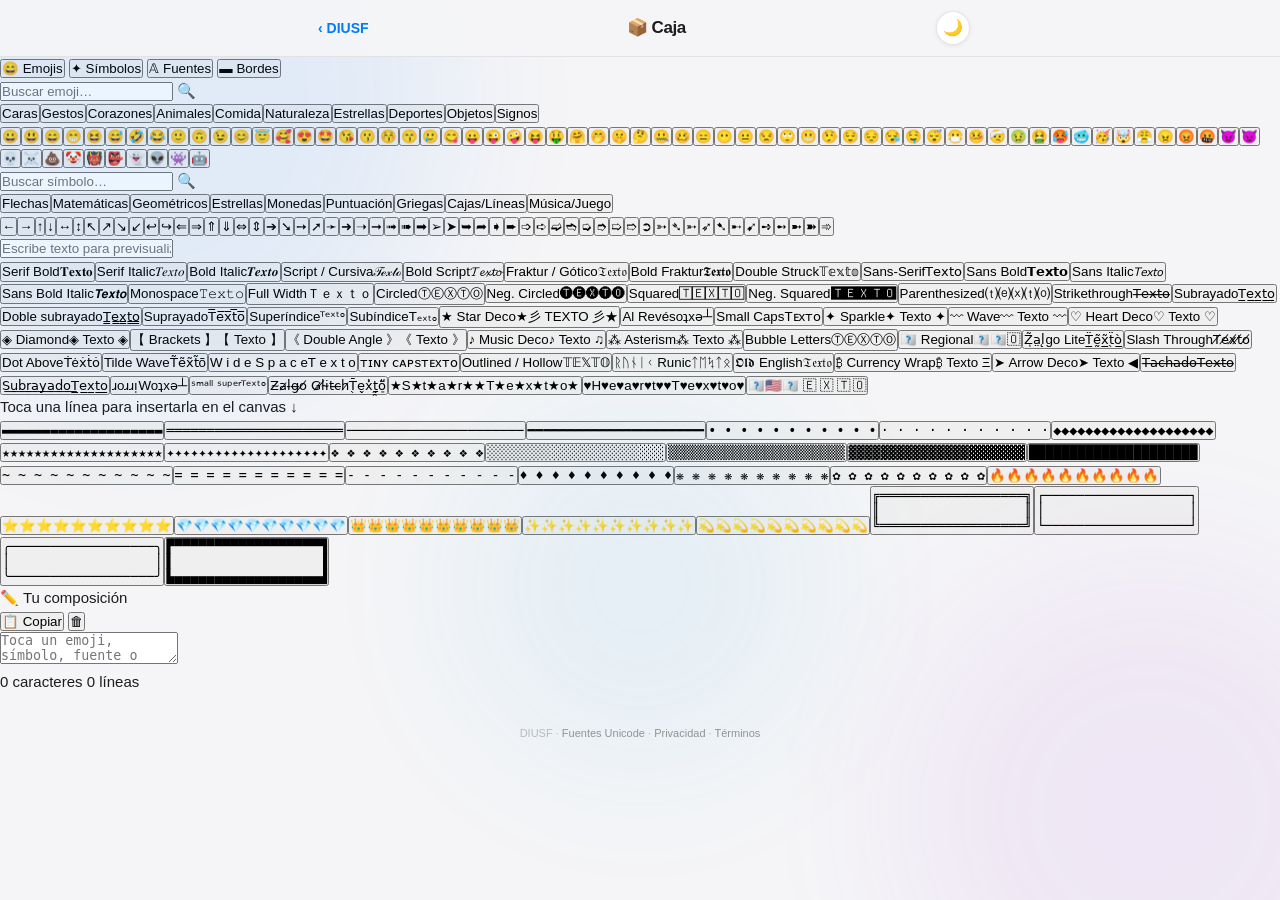
==== commit 30ac9c40: "Add files via upload" ====
--- a/caja.html
+++ b/caja.html
@@ -5,992 +5,401 @@
   <meta name="viewport" content="width=device-width, initial-scale=1.0, viewport-fit=cover" />
   <meta name="apple-mobile-web-app-capable" content="yes" />
   <meta name="theme-color" content="#f5f5f7" id="meta-theme" />
-  <meta name="robots" content="index, follow" />
-  <title>Caja de Herramientas — DIUSF</title>
-  <meta name="description" content="Emojis para copiar, cajita de texto con transformaciones, mixeador y contador de caracteres. Herramientas extra de DIUSF." />
+  <title>Caja — DIUSF</title>
+  <meta name="description" content="Compone textos con emojis, símbolos, fuentes Unicode y bordes decorativos." />
   <link rel="icon" href="data:image/svg+xml,<svg xmlns='http://www.w3.org/2000/svg' viewBox='0 0 100 100'><text y='.9em' font-size='90'>📦</text></svg>" />
   <link rel="manifest" href="manifest.json" />
   <link rel="stylesheet" href="css/caja.css" />
-  <script async src="https://pagead2.googlesyndication.com/pagead/js/adsbygoogle.js?client=ca-pub-8694387925136120"
-     crossorigin="anonymous"></script>
+  <script>
+    (function(){
+      try {
+        var s = localStorage.getItem('diusf_theme');
+        var d = window.matchMedia('(prefers-color-scheme: dark)').matches;
+        if (s === 'dark' || (!s && d)) document.documentElement.classList.add('dark-early');
+      } catch(_){}
+    })();
+  </script>
+  <script async src="https://pagead2.googlesyndication.com/pagead/js/adsbygoogle.js?client=ca-pub-8694387925136120" crossorigin="anonymous"></script>
 </head>
 <body>
 
-<!-- BACKGROUND BLOBS -->
 <div class="bg-canvas" aria-hidden="true">
-  <div class="blob blob-a"></div>
-  <div class="blob blob-b"></div>
-  <div class="blob blob-c"></div>
+  <div class="blob blob-a"></div><div class="blob blob-b"></div><div class="blob blob-c"></div>
 </div>
 
-<!-- NAV -->
 <header class="nav-bar" role="banner">
   <div class="nav-inner">
-    <a class="nav-back" href="index.html" aria-label="Volver a DIUSF">‹ DIUSF</a>
+    <a class="nav-back" href="index.html">‹ DIUSF</a>
     <span class="nav-title">📦 Caja</span>
-    <button class="theme-toggle" id="theme-toggle" aria-label="Cambiar modo claro/oscuro">
+    <button class="theme-toggle" id="theme-toggle" aria-label="Modo oscuro/claro">
       <span id="theme-icon">☀️</span>
     </button>
   </div>
 </header>
 
-<main class="page" role="main">
-
-  <!-- TABS -->
-  <div class="tabs-wrap" role="tablist" aria-label="Herramientas">
-    <button class="tab-btn active" data-tab="emojis" role="tab" aria-selected="true">
-      <span class="tab-icon">😄</span> Emojis
-    </button>
-    <button class="tab-btn" data-tab="simbolos" role="tab" aria-selected="false">
-      <span class="tab-icon">∞</span> Símbolos
-    </button>
-    <button class="tab-btn" data-tab="cajita" role="tab" aria-selected="false">
-      <span class="tab-icon">✏️</span> Cajita
-    </button>
-    <button class="tab-btn" data-tab="mixer" role="tab" aria-selected="false">
-      <span class="tab-icon">🔀</span> Mixer
-    </button>
-    <button class="tab-btn" data-tab="contador" role="tab" aria-selected="false">
-      <span class="tab-icon">📊</span> Stats
-    </button>
-  </div>
-
-  <!-- ══════════════════ PANEL: EMOJIS ══════════════════ -->
-  <div class="panel active" id="panel-emojis" role="tabpanel">
-
-    <div class="caja-card">
-      <div class="caja-card-header">Buscar emoji</div>
-      <div class="caja-card-body">
-        <div class="emoji-search-wrap">
-          <input
-            class="emoji-search" id="emoji-search"
-            type="search" placeholder="ej: fuego, corazón, perro…"
-            autocomplete="off" spellcheck="false"
-            aria-label="Buscar emoji por nombre"
-          />
-          <span class="emoji-search-icon">🔍</span>
-        </div>
-        <div class="emoji-name-result" id="emoji-name-result" role="list" aria-live="polite"></div>
+<main class="caja-main">
+
+  <!-- ═══ PICKER ═══ -->
+  <section class="picker-section">
+    <div class="picker-tabs" role="tablist">
+      <button class="ptab active" data-ptab="emojis">😄 Emojis</button>
+      <button class="ptab" data-ptab="simbolos">✦ Símbolos</button>
+      <button class="ptab" data-ptab="fuentes">𝔸 Fuentes</button>
+      <button class="ptab" data-ptab="bordes">▬ Bordes</button>
+    </div>
+
+    <!-- EMOJIS -->
+    <div class="ppanel active" id="ppanel-emojis">
+      <div class="picker-search-wrap">
+        <input class="picker-search" id="emoji-search" type="search" placeholder="Buscar emoji…" autocomplete="off" />
+        <span class="psicon">🔍</span>
       </div>
-    </div>
-
-    <div class="caja-card">
-      <div class="caja-card-header">Explorar por categoría</div>
-      <div class="caja-card-body">
-        <div class="emoji-cats" id="emoji-cats" role="group" aria-label="Categoría de emojis"></div>
-        <div class="emoji-grid" id="emoji-grid" role="list" aria-label="Emojis"></div>
-        <p class="emoji-hint">Toca un emoji para copiarlo al portapapeles</p>
+      <div class="cats-scroll" id="emoji-cats"></div>
+      <div class="picker-grid" id="emoji-grid"></div>
+    </div>
+
+    <!-- SÍMBOLOS -->
+    <div class="ppanel" id="ppanel-simbolos">
+      <div class="picker-search-wrap">
+        <input class="picker-search" id="sym-search" type="search" placeholder="Buscar símbolo…" autocomplete="off" />
+        <span class="psicon">🔍</span>
       </div>
-    </div>
-
-  </div>
-
-  <!-- ══════════════════ PANEL: SÍMBOLOS ══════════════════ -->
-  <div class="panel" id="panel-simbolos" role="tabpanel">
-
-    <div class="caja-card">
-      <div class="caja-card-header">Buscar símbolo</div>
-      <div class="caja-card-body">
-        <div class="emoji-search-wrap">
-          <input class="emoji-search" id="sym-search" type="search"
-            placeholder="ej: flecha, suma, estrella, corazón…"
-            autocomplete="off" spellcheck="false"
-            aria-label="Buscar símbolo" />
-          <span class="emoji-search-icon">🔍</span>
-        </div>
-        <div class="emoji-name-result" id="sym-search-result" role="list" aria-live="polite"></div>
+      <div class="cats-scroll" id="sym-cats"></div>
+      <div class="picker-grid sym" id="sym-grid"></div>
+    </div>
+
+    <!-- FUENTES -->
+    <div class="ppanel" id="ppanel-fuentes">
+      <div class="picker-search-wrap">
+        <input class="picker-search" id="fuentes-input" type="text" placeholder="Escribe texto para previsualizar fuentes…" autocomplete="off" />
       </div>
-    </div>
-
-    <div class="caja-card">
-      <div class="caja-card-header">Explorar por categoría</div>
-      <div class="caja-card-body">
-        <div class="emoji-cats" id="sym-cats" role="group" aria-label="Categoría de símbolos"></div>
-        <div class="sym-grid" id="sym-grid" role="list" aria-label="Símbolos"></div>
-        <p class="emoji-hint">Toca un símbolo para copiarlo · <span id="sym-count">0</span> símbolos disponibles</p>
+      <div class="fuentes-grid" id="fuentes-grid"></div>
+    </div>
+
+    <!-- BORDES -->
+    <div class="ppanel" id="ppanel-bordes">
+      <p class="picker-hint">Toca una línea para insertarla en el canvas ↓</p>
+      <div class="bordes-list" id="bordes-list"></div>
+    </div>
+
+  </section>
+
+  <!-- ═══ CANVAS ═══ -->
+  <section class="canvas-section">
+    <div class="canvas-header">
+      <span class="canvas-label">✏️ Tu composición</span>
+      <div class="canvas-btns">
+        <button class="cbtn primary" id="canvas-copy">📋 Copiar</button>
+        <button class="cbtn" id="canvas-clear">🗑</button>
       </div>
     </div>
-
-  </div>
-
-  <!-- ══════════════════ PANEL: CAJITA DE TEXTO ══════════════════ -->
-  <div class="panel" id="panel-cajita" role="tabpanel">
-
-    <div class="caja-card">
-      <div class="caja-card-header">Tu texto</div>
-      <div class="caja-card-body">
-        <div class="textbox-wrap">
-          <textarea
-            class="textbox-area" id="cajita-input"
-            placeholder="Escribe o pega tu texto aquí…"
-            maxlength="500" rows="4"
-            autocomplete="off" autocorrect="off" spellcheck="false"
-            aria-label="Texto de entrada"
-          ></textarea>
-        </div>
-        <div class="textbox-stats" id="cajita-stats" aria-live="polite">
-          <span>· <strong id="st-chars">0</strong> caracteres</span>
-          <span>· <strong id="st-words">0</strong> palabras</span>
-          <span>· <strong id="st-lines">0</strong> líneas</span>
-          <span>· <strong id="st-emoji">0</strong> emojis</span>
-        </div>
-        <div class="textbox-actions">
-          <button class="tx-btn" id="tx-upper">AA Mayúsculas</button>
-          <button class="tx-btn" id="tx-lower">aa minúsculas</button>
-          <button class="tx-btn" id="tx-title">Aa Título</button>
-          <button class="tx-btn" id="tx-sentence">A. Oración</button>
-          <button class="tx-btn" id="tx-camel">camelCase</button>
-          <button class="tx-btn" id="tx-snake">snake_case</button>
-          <button class="tx-btn" id="tx-kebab">kebab-case</button>
-          <button class="tx-btn" id="tx-reverse">⇄ Invertir</button>
-          <button class="tx-btn" id="tx-nosp">· Sin espacios</button>
-          <button class="tx-btn" id="tx-trim">✂ Limpiar</button>
-          <button class="tx-btn" id="tx-noaccent">á→a Sin acentos</button>
-          <button class="tx-btn" id="tx-rot13">ROT13</button>
-          <button class="tx-btn" id="tx-repeat">× Repetir</button>
-          <button class="tx-btn" id="tx-slug">🔗 Slug URL</button>
-          <button class="tx-btn success" id="tx-copy">⎘ Copiar</button>
-          <button class="tx-btn danger" id="tx-clear">✕ Borrar</button>
-        </div>
-      </div>
-    </div>
-
-    <div class="caja-card">
-      <div class="caja-card-header">Resultado</div>
-      <div class="caja-card-body">
-        <div class="textbox-result" id="cajita-result" aria-live="polite" tabindex="0"></div>
-      </div>
-    </div>
-
-  </div>
-
-  <!-- ══════════════════ PANEL: MIXER DE EMOJIS ══════════════════ -->
-  <div class="panel" id="panel-mixer" role="tabpanel">
-
-    <div class="caja-card">
-      <div class="caja-card-header">Combinador de emojis</div>
-      <div class="caja-card-body">
-        <p style="font-size:12px;color:var(--t3);margin-bottom:14px;line-height:1.5;">Ingresa dos emojis y genera una secuencia mezclada. Algunos pares producen un emoji fusión (ej: 👁️ + 🫦 → 👁️‍🗨️) vía Google Emoji Kitchen.</p>
-        <div class="mixer-row">
-          <input class="mixer-pick" id="mix-a" type="text" maxlength="4" placeholder="😀" value="😀" aria-label="Primer emoji" />
-          <span class="mixer-plus">＋</span>
-          <input class="mixer-pick" id="mix-b" type="text" maxlength="4" placeholder="🔥" value="🔥" aria-label="Segundo emoji" />
-        </div>
-        <div class="mixer-result-wrap" id="mixer-result-wrap">
-          <span class="mixer-result-emoji" id="mixer-result-emoji">😀🔥</span>
-          <span class="mixer-result-label" id="mixer-result-label">COMBINACIÓN</span>
-        </div>
-        <button class="mixer-copy-btn" id="mixer-copy">⎘ Copiar combinación</button>
-        <p class="mixer-hint">Cambia los emojis para actualizar el resultado</p>
-      </div>
-    </div>
-
-    <div class="caja-card">
-      <div class="caja-card-header">Secuencias rápidas</div>
-      <div class="caja-card-body">
-        <div class="emoji-grid" id="sequences-grid" role="list" style="max-height:200px"></div>
-      </div>
-    </div>
-
-  </div>
-
-  <!-- ══════════════════ PANEL: STATS / CONTADOR ══════════════════ -->
-  <div class="panel" id="panel-contador" role="tabpanel">
-
-    <div class="caja-card">
-      <div class="caja-card-header">Analizar texto</div>
-      <div class="caja-card-body">
-        <div class="textbox-wrap">
-          <textarea
-            class="textbox-area" id="stats-input"
-            placeholder="Pega aquí el texto que quieres analizar…"
-            rows="5" autocomplete="off" spellcheck="false"
-            aria-label="Texto para analizar"
-          ></textarea>
-        </div>
-      </div>
-    </div>
-
-    <div class="stat-cards" id="stat-cards" aria-live="polite">
-      <div class="stat-card"><div class="stat-card-num" id="s-chars">0</div><div class="stat-card-label">Caracteres</div></div>
-      <div class="stat-card"><div class="stat-card-num" id="s-no-sp">0</div><div class="stat-card-label">Sin espacios</div></div>
-      <div class="stat-card"><div class="stat-card-num" id="s-words">0</div><div class="stat-card-label">Palabras</div></div>
-      <div class="stat-card"><div class="stat-card-num" id="s-lines">0</div><div class="stat-card-label">Líneas</div></div>
-      <div class="stat-card"><div class="stat-card-num" id="s-sents">0</div><div class="stat-card-label">Oraciones</div></div>
-      <div class="stat-card"><div class="stat-card-num" id="s-emoji">0</div><div class="stat-card-label">Emojis</div></div>
-      <div class="stat-card"><div class="stat-card-num" id="s-twitter">0</div><div class="stat-card-label">Chars Twitter</div></div>
-      <div class="stat-card"><div class="stat-card-num" id="s-read">0s</div><div class="stat-card-label">Lectura ~</div></div>
-    </div>
-
-    <div class="caja-card" id="top-chars-card" style="display:none">
-      <div class="caja-card-header">Caracteres más frecuentes</div>
-      <div class="caja-card-body">
-        <div id="top-chars-list" style="font-size:13px;color:var(--t2);line-height:1.9;word-break:break-all;"></div>
-      </div>
-    </div>
-
-  </div>
+    <textarea
+      id="canvas"
+      class="canvas-area"
+      placeholder="Toca un emoji, símbolo, fuente o borde de arriba para insertarlo aquí…&#10;&#10;También puedes escribir libremente 👇"
+      autocomplete="off" autocorrect="off" autocapitalize="off" spellcheck="false"
+    ></textarea>
+    <div class="canvas-footer">
+      <span id="canvas-chars">0 caracteres</span>
+      <span id="canvas-lines">0 líneas</span>
+    </div>
+  </section>
 
 </main>
 
-<!-- TOAST -->
 <div class="caja-toast" id="caja-toast" role="status" aria-live="polite"></div>
 
+<script src="js/unicode.js"></script>
 <script>
-/* ═══════════════════════════════════════════════════════
-   CAJA.JS — Lógica completa
-═══════════════════════════════════════════════════════ */
-
-/* ── THEME (igual que index.html) ── */
-(function(){
-  var themeIcon = document.getElementById('theme-icon');
-  var metaTheme = document.getElementById('meta-theme');
-  function applyTheme(dark) {
+'use strict';
+
+/* ── THEME ── */
+(function(){
+  var icon = document.getElementById('theme-icon');
+  var meta = document.getElementById('meta-theme');
+  function apply(dark) {
     document.body.classList.toggle('dark', dark);
-    if (themeIcon) themeIcon.textContent = dark ? '☀️' : '🌙';
-    if (metaTheme) metaTheme.content = dark ? '#000000' : '#f5f5f7';
-    try { localStorage.setItem('diusf_theme', dark ? 'dark' : 'light'); } catch(_) {}
-  }
-  var saved = localStorage.getItem('diusf_theme');
-  var prefersDark = window.matchMedia('(prefers-color-scheme: dark)').matches;
-  applyTheme(saved ? saved === 'dark' : prefersDark);
+    document.documentElement.classList.remove('dark-early');
+    if (icon) icon.textContent = dark ? '☀️' : '🌙';
+    if (meta) meta.content = dark ? '#000' : '#f5f5f7';
+    try { localStorage.setItem('diusf_theme', dark ? 'dark' : 'light'); } catch(_){}
+  }
+  try {
+    var s = localStorage.getItem('diusf_theme');
+    apply(s ? s==='dark' : window.matchMedia('(prefers-color-scheme: dark)').matches);
+  } catch(_){ apply(false); }
   var btn = document.getElementById('theme-toggle');
-  if (btn) btn.addEventListener('click', function(){
-    applyTheme(!document.body.classList.contains('dark'));
-  });
+  if (btn) btn.addEventListener('click', function(){ apply(!document.body.classList.contains('dark')); });
 })();
 
 /* ── TOAST ── */
-var toastTimer;
+var _tt;
 function toast(msg) {
   var el = document.getElementById('caja-toast');
   if (!el) return;
   el.textContent = msg;
   el.classList.add('show');
-  clearTimeout(toastTimer);
-  toastTimer = setTimeout(function(){ el.classList.remove('show'); }, 2000);
+  clearTimeout(_tt);
+  _tt = setTimeout(function(){ el.classList.remove('show'); }, 1800);
 }
 
-/* ── TABS ── */
-(function(){
-  var btns = document.querySelectorAll('.tab-btn');
-  var panels = document.querySelectorAll('.panel');
-  btns.forEach(function(btn){
-    btn.addEventListener('click', function(){
-      btns.forEach(function(b){ b.classList.remove('active'); b.setAttribute('aria-selected','false'); });
-      panels.forEach(function(p){ p.classList.remove('active'); });
-      btn.classList.add('active');
-      btn.setAttribute('aria-selected','true');
-      var target = document.getElementById('panel-' + btn.dataset.tab);
-      if (target) target.classList.add('active');
-    });
-  });
-})();
-
-/* ══════════════════════════════════════
-   EMOJI DATA
-══════════════════════════════════════ */
+/* ── CANVAS INSERT ── */
+function insertIntoCanvas(text) {
+  var ta = document.getElementById('canvas');
+  if (!ta) return;
+  var s = ta.selectionStart, e = ta.selectionEnd, v = ta.value;
+  ta.value = v.slice(0, s) + text + v.slice(e);
+  ta.selectionStart = ta.selectionEnd = s + text.length;
+  ta.focus();
+  updateStats();
+}
+
+function updateStats() {
+  var ta = document.getElementById('canvas');
+  var cc = document.getElementById('canvas-chars');
+  var cl = document.getElementById('canvas-lines');
+  if (!ta) return;
+  var v = ta.value;
+  if (cc) cc.textContent = [...v].length + ' caracteres';
+  if (cl) cl.textContent = v ? v.split('\n').length + ' líneas' : '0 líneas';
+}
+
+document.getElementById('canvas').addEventListener('input', updateStats);
+
+document.getElementById('canvas-copy').addEventListener('click', function(){
+  var text = document.getElementById('canvas').value;
+  if (!text) { toast('Canvas vacío'); return; }
+  navigator.clipboard.writeText(text).then(function(){ toast('¡Copiado! ✓'); }).catch(function(){});
+});
+
+document.getElementById('canvas-clear').addEventListener('click', function(){
+  var ta = document.getElementById('canvas');
+  if (!ta.value) return;
+  if (confirm('¿Limpiar el canvas?')) { ta.value = ''; updateStats(); }
+});
+
+/* ── PICKER TABS ── */
+(function(){
+  document.querySelectorAll('.ptab').forEach(function(tab){
+    tab.addEventListener('click', function(){
+      document.querySelectorAll('.ptab').forEach(function(t){ t.classList.remove('active'); });
+      document.querySelectorAll('.ppanel').forEach(function(p){ p.classList.remove('active'); });
+      tab.classList.add('active');
+      var p = document.getElementById('ppanel-' + tab.dataset.ptab);
+      if (p) p.classList.add('active');
+    });
+  });
+})();
+
+/* ══ EMOJI DATA ══ */
 var EMOJI_DB = {
-  'Caras': ['😀','😃','😄','😁','😆','😅','🤣','😂','🙂','🙃','😉','😊','😇','🥰','😍','🤩','😘','😗','😚','😙','🥲','😋','😛','😜','🤪','😝','🤑','🤗','🤭','🤫','🤔','🤐','🥴','😑','😶','😐','😒','🙄','😬','🤥','😌','😔','😪','🤤','😴','😷','🤒','🤕','🤢','🤮','🥵','🥶','🥳','🤯','😤','😠','😡','🤬','😈','👿'],
-  'Gestos': ['👋','🤚','🖐','✋','🖖','👌','🤌','🤏','✌','🤞','🤟','🤘','🤙','👈','👉','👆','🖕','👇','☝','👍','👎','✊','👊','🤛','🤜','👏','🙌','🤲','🙏','✍','💅','🤳','💪','🦾'],
-  'Corazones': ['❤','🧡','💛','💚','💙','💜','🖤','🤍','🤎','💔','❣','💕','💞','💓','💗','💖','💘','💝','💟','❤‍🔥','❤‍🩹','🫀','💌','💋'],
-  'Animales': ['🐶','🐱','🐭','🐹','🐰','🦊','🐻','🐼','🐨','🐯','🦁','🐮','🐷','🐸','🐵','🙈','🙉','🙊','🐔','🐧','🐦','🐤','🦆','🦅','🦉','🦇','🐺','🐗','🐴','🦄','🐝','🐛','🦋','🐌','🐞','🐜','🦟','🦗','🦂','🐢','🐍','🦎','🦖','🦕','🐙','🦑','🦐','🦞','🦀','🐡','🐠','🐟','🐬','🐳','🐋','🦈','🐊','🐅','🐆','🦓','🦍','🦧','🐘','🦛','🦏','🐪','🐫','🦒','🦘','🐃','🐂','🐄','🐎','🐖','🐏','🐑','🦙','🐐','🦌','🐕','🐩','🦮','🐈','🐓','🦃','🦤','🦚','🦜','🦢','🦩'],
-  'Comida': ['🍎','🍊','🍋','🍇','🍓','🫐','🍈','🍒','🍑','🥭','🍍','🥥','🥝','🍅','🍆','🥑','🥦','🧄','🧅','🥔','🌽','🌶','🫑','🥕','🧆','🧇','🥞','🧈','🍳','🥚','🧀','🥩','🍗','🍖','🌭','🍔','🍟','🍕','🥪','🥙','🧆','🌮','🌯','🫔','🥗','🍝','🍜','🍲','🍛','🍣','🍱','🥟','🦪','🍤','🍙','🍚','🍘','🍥','🥮','🍢','🧁','🍰','🎂','🍮','🍭','🍬','🍫','🍿','🍩','🍪','🌰','🥜','🍯','🍺','🍻','🥂','🍷','🥃','🍸','🍹','🧃','🥤','🧋','☕','🍵','🧉'],
-  'Naturaleza': ['🌸','💐','🌹','🥀','🌺','🌻','🌼','🌷','🌱','🌲','🌳','🌴','🌵','🌾','🍀','🍁','🍂','🍃','🍄','🌍','🌎','🌏','🌑','🌒','🌓','🌔','🌕','🌖','🌗','🌘','🌙','🌚','🌛','🌜','🌝','🌞','⭐','🌟','💫','✨','⚡','🌤','⛅','🌥','🌦','🌧','⛈','🌩','🌨','❄','💧','💦','🌊','🌈','☀','🔥','🌪','🌫'],
-  'Viaje': ['🚗','🚕','🚙','🚌','🚎','🏎','🚓','🚑','🚒','🚐','🛻','🚚','🚛','🚜','🏍','🛵','🛺','🚲','🛴','🛹','🛼','🚏','🛣','🛤','⛽','🚦','🚥','✈','🛫','🛬','🛩','💺','🚁','🛸','🚀','⛵','🚤','🛥','🛳','⛴','🚢','⚓','🗺','🗾','🏔','⛰','🌋','🗻','🏕','🏖','🏜','🏝','🏞','🏟','🏛','🏗','🧱','🏘','🏚','🏠','🏡','🏢','🏣','🏤','🏥','🏦','🏨','🏩','🏪','🏫','🏬','🏭','🏯','🏰','💒','🗼','🗽','⛪','🕌','🛕','🕍','⛩','🕋'],
-  'Objetos': ['📱','💻','⌨','🖥','🖨','🖱','🖲','💾','💿','📀','📷','📸','📹','🎥','📽','🎞','📞','☎','📟','📠','📺','📻','🧭','⏱','⏲','⏰','🕰','⌛','⏳','📡','🔋','🔌','💡','🔦','🕯','🪔','🧯','🛢','💰','💴','💵','💶','💷','💸','💳','🪙','💹','📈','📉','📊','📋','📁','📂','🗂','📅','📆','🗒','🗓','📇','📌','📍','📎','🖇','📏','📐','✂','🗃','🗄','🗑','🔒','🔓','🔏','🔐','🔑','🗝','🔨','🪓','⛏','⚒','🛠','🗡','⚔','🔫','🏹','🛡','🔧','🔩','⚙','🗜','🔗','⛓','🪝'],
-  'Símbolos': ['❤','✅','❌','⚠','ℹ','✨','🔥','💯','❓','❗','💤','♻','🆕','🆒','🆓','🆙','🆗','🔝','🆘','🚫','🔞','📵','🚷','🔕','♻','✔','☑','🔘','🔲','🔳','▪','▫','◾','◽','◼','◻','🟥','🟧','🟨','🟩','🟦','🟪','⬛','⬜','🔶','🔷','🔸','🔹','🔺','🔻','💠','🔘'],
+  'Caras':    ['😀','😃','😄','😁','😆','😅','🤣','😂','🙂','🙃','😉','😊','😇','🥰','😍','🤩','😘','😗','😚','😙','🥲','😋','😛','😜','🤪','😝','🤑','🤗','🤭','🤫','🤔','🤐','🥴','😑','😶','😐','😒','🙄','😬','🤥','😌','😔','😪','🤤','😴','😷','🤒','🤕','🤢','🤮','🥵','🥶','🥳','🤯','😤','😠','😡','🤬','😈','👿','💀','☠️','💩','🤡','👹','👺','👻','👽','👾','🤖'],
+  'Gestos':   ['👋','🤚','🖐','✋','🖖','👌','🤌','🤏','✌️','🤞','🤟','🤘','🤙','👈','👉','👆','🖕','👇','☝️','👍','👎','✊','👊','🤛','🤜','👏','🙌','🤲','🙏','✍️','💅','🤳','💪','🦾','🦿','🦵','🦶','👂','🦻','👃'],
+  'Corazones':['❤️','🧡','💛','💚','💙','💜','🖤','🤍','🤎','💔','❣️','💕','💞','💓','💗','💖','💘','💝','💟','❤️‍🔥','❤️‍🩹','💌','💋'],
+  'Animales': ['🐶','🐱','🐭','🐹','🐰','🦊','🐻','🐼','🐨','🐯','🦁','🐮','🐷','🐸','🐵','🙈','🙉','🙊','🐧','🐦','🐤','🦆','🦅','🦉','🦇','🐺','🐗','🐴','🦄','🐝','🦋','🐌','🐞','🐜','🐢','🐍','🦎','🦖','🦕','🐙','🦑','🦐','🦀','🐡','🐠','🐟','🐬','🐳','🦈','🦭'],
+  'Comida':   ['🍎','🍊','🍋','🍇','🍓','🫐','🍒','🍑','🥭','🍍','🥥','🥝','🍅','🫒','🥑','🍆','🌽','🌶️','🥦','🍞','🥐','🥖','🧀','🥚','🍳','🥞','🧇','🥓','🌮','🌯','🥗','🍿','🍱','🍣','🍜','🍔','🍟','🍕','🌭','🧁','🎂','🍰','🍩','🍪','🍫','🍬','🍭','🍦','🍧','🍨'],
+  'Naturaleza':['🌸','🌺','🌻','🌹','🌷','🌼','🌱','🌿','🍀','🍁','🍂','🍃','🪴','🌾','🌵','🎄','🌴','🌳','🌲','🍄','🌊','🌋','⛰️','🏔️','🌅','🌄','🌠','🌌','☁️','🌤️','⛅','🌦️','🌧️','⛈️','🌩️','🌨️','❄️','☃️','⛄','💧','💦','☔','⚡','🌈','☀️','🌙','⭐','🌟','💫','✨'],
+  'Estrellas':['⭐','🌟','💫','✨','🌠','🏅','🥇','🥈','🥉','🏆','🎖️','🎯','🎳','🎲','🎭','🎨','🎬','🎤','🎧','🎼','🎸','🎺','🎻'],
+  'Deportes': ['⚽','🏀','🏈','⚾','🎾','🏐','🏉','🎱','🏓','🏸','🥊','🏋️','🤼','🤺','🏌️','🧘','🛹','🎿','⛸️','🎯','🎳','🎮','🕹️'],
+  'Objetos':  ['📱','💻','🖥️','⌨️','🖱️','📸','📷','📹','🎥','📞','☎️','📺','📻','⌚','🔋','🔌','💡','🔦','💰','💳','💎','⚖️','🔧','🔨','⚙️','🔩','🔑','🗝️','🔒','🔓','🚪','🛋️','🛏️'],
+  'Signos':   ['❗','❓','‼️','⁉️','🔅','🔆','📶','🔇','🔕','🔊','🔉','🔈','📢','📣','🔔','🔕','🎵','🎶','✅','❌','⛔','🚫','🔴','🟡','🟢','🔵','🟣','⚫','⚪','🟤'],
 };
 
-/* Mapa keyword → lista de emojis */
-var EMOJI_SEARCH_MAP = {
-  'fuego':['🔥'],'fire':['🔥'],'flame':['🔥'],'calor':['🔥','🌡️'],
-  'corazon':['❤','🧡','💛','💚','💙','💜','🖤','🤍','🤎','💕','💞','💓','💗','💖','💘','💝','❤‍🔥'],
-  'corazón':['❤','🧡','💛','💚','💙','💜','🖤','🤍','🤎','💕','💞','💓','💗','💖','💘','💝','❤‍🔥'],
-  'heart':['❤','🧡','💛','💚','💙','💜','🖤','🤍','🤎','💕','💞','💓','💗','💖','💘','💝'],
-  'amor':['❤','💕','💞','💓','💗','💖','💘','💝','😍','🥰','💋'],
-  'love':['❤','💕','💞','💓','💗','💖','💘','💝','😍','🥰','💋'],
-  'risa':['😂','🤣','😆','😅','😁','😄','😃'],'jaja':['😂','🤣','😆'],'lol':['😂','🤣'],
-  'carcajada':['😂','🤣'],'gracioso':['😂','🤣','😆','🤪'],
-  'perro':['🐶','🐕','🦮','🐩'],'dog':['🐶','🐕','🦮','🐩'],'cachorro':['🐶','🐕'],
-  'gato':['🐱','🐈'],'cat':['🐱','🐈'],'gatito':['🐱'],
-  'sol':['☀','🌞','🌤','⛅'],'sun':['☀','🌞'],'soleado':['☀','🌞'],
-  'luna':['🌙','🌑','🌒','🌓','🌔','🌕','🌖','🌗','🌘','🌚','🌛','🌜','🌝'],
-  'moon':['🌙','🌕','🌚'],'noche':['🌙','🌃','⭐','🌌'],
-  'lluvia':['🌧','⛈','🌩','☔','💧'],'rain':['🌧','⛈','☔'],'agua':['💧','🌊','💦'],
-  'nieve':['❄','🌨','⛄','☃','🏔'],'snow':['❄','🌨','⛄'],'frio':['🥶','❄','🧊'],'frío':['🥶','❄','🧊'],
-  'estrella':['⭐','🌟','💫','✨','🌠','⚡'],'star':['⭐','🌟','💫','✨'],'brillar':['✨','💫','⭐'],
-  'pizza':['🍕'],'hamburguesa':['🍔'],'burger':['🍔'],'comida':['🍕','🍔','🌮','🍣','🍜','🍛','🍱'],
-  'fiesta':['🎉','🎊','🥳','🎈','🎁','🎂'],'party':['🎉','🎊','🥳','🎈'],
-  'cumpleanos':['🎂','🎉','🎁','🎈'],'cumpleaños':['🎂','🎉','🎁','🎈'],'birthday':['🎂','🎉','🎁'],
-  'musica':['🎵','🎶','🎸','🎹','🥁','🎺','🎻'],'música':['🎵','🎶','🎸','🎹'],
-  'music':['🎵','🎶','🎸','🎹'],'nota':['🎵','🎶'],
-  'mano':['👋','🤚','🖐','✋','👌','✌','👍','👎','✊','👊','👏','🙌','🤲','🙏'],
-  'hand':['👋','🤚','🖐','✋'],'hola':['👋','😊'],'hello':['👋'],'bye':['👋'],
-  'dinero':['💰','💵','💴','💶','💷','💸','💳','🪙','💹'],'money':['💰','💵','💸','💳'],
-  'plata':['💵','💰','🪙'],'dolar':['💵','💰'],'bitcoin':['₿','🪙'],
-  'ok':['👍','✅','👌'],'bien':['👍','✅','😊'],'like':['👍'],
-  'mal':['👎','❌','😠'],'dislike':['👎'],'no':['👎','❌','🚫'],
-  'casa':['🏠','🏡','🏘'],'home':['🏠','🏡'],'house':['🏠','🏡'],
-  'coche':['🚗','🚕','🏎','🚙'],'auto':['🚗','🚕','🏎'],'car':['🚗','🚕','🏎'],
-  'avion':['✈','🛫','🛬','🛩'],'avión':['✈','🛫','🛬'],'volar':['✈','🦅'],'plane':['✈','🛫'],
-  'cafe':['☕','🧋','🫖'],'café':['☕','🧋'],'coffee':['☕'],'taza':['☕','🍵','🧋'],
-  'cerveza':['🍺','🍻'],'beer':['🍺','🍻'],'birra':['🍺','🍻'],
-  'vino':['🍷','🥂','🍾'],'wine':['🍷','🥂'],'copa':['🥂','🍷','🍸'],
-  'libro':['📖','📚','📕','📗','📘'],'book':['📖','📚'],'leer':['📖','📚'],
-  'telefono':['📱','☎','📞','📟'],'teléfono':['📱','☎','📞'],'phone':['📱','☎'],'movil':['📱'],
-  'flor':['🌸','🌹','🌺','🌻','🌼','🌷','💐','🌼'],'flower':['🌸','🌹','🌺','🌻','🌼','🌷'],
-  'rosa':['🌹'],'rose':['🌹'],
-  'arbol':['🌳','🌲','🌴','🌵','🌾'],'árbol':['🌳','🌲','🌴'],'tree':['🌳','🌲','🌴'],
-  'musculo':['💪','🦾'],'músculo':['💪'],'fuerza':['💪','⚡'],'strong':['💪','🦾'],
-  'mundo':['🌍','🌎','🌏','🗺'],'earth':['🌍','🌎','🌏'],'tierra':['🌍','🌎','🌏'],
-  'cohete':['🚀','🛸'],'rocket':['🚀','🛸'],'espacio':['🚀','🌌','⭐','🛸','🌙'],
-  'diamante':['💎'],'diamond':['💎'],'joya':['💎','💍','👑'],
-  'celebrar':['🎉','🎊','🥳'],'alegria':['🎊','😄','🥳'],'alegría':['🎊','😄','🥳'],
-  'beso':['💋','😘','😗','😙'],'kiss':['💋','😘'],
-  'caca':['💩'],'poop':['💩'],
-  'unicornio':['🦄'],'unicorn':['🦄'],
-  'dragon':['🐲','🐉'],'dragón':['🐲','🐉'],
-  'tiburon':['🦈'],'tiburón':['🦈'],'shark':['🦈'],
-  'taco':['🌮'],'burrito':['🌯'],'sushi':['🍣'],'ramen':['🍜'],
-  'helado':['🍦','🍧','🍨'],'paleta':['🍧'],'dulce':['🍬','🍭','🍫','🍩','🍪'],
-  'palmas':['👏'],'aplausos':['👏'],'clap':['👏'],
-  'sorpresa':['😱','😮','🤯'],'shock':['😱','🤯'],'wtf':['😱','🤯'],
-  'llorar':['😢','😭','🥺'],'triste':['😢','😭','🥺'],'sad':['😢','😭','🥺'],
-  'enojado':['😡','😠','🤬'],'angry':['😡','😠','🤬'],'bravo':['😡','😤'],
-  'dormir':['😴','😪','🥱'],'sleep':['😴','😪'],'somnoliento':['😪','🥱'],
-  'enfermo':['🤒','🤢','🤮','😷'],'sick':['🤒','🤢','😷'],
-  'guino':['😉'],'guiño':['😉'],'wink':['😉'],
-  'enamorado':['😍','🥰','💕'],'crush':['😍','🥰'],
-  'fuerte':['💪','🦾','⚡'],'rapido':['⚡','💨','🏃'],'rápido':['⚡','💨','🏃'],
-  'peligro':['⚠','💀','☠','🚨'],'warning':['⚠','🚨'],
-  'ok':['👍','✅','☑'],'check':['✅','✔','☑'],
-  'error':['❌','✖','🚫'],'equivocado':['❌','🚫'],
-  'feliz':['😊','😄','😃','🥰','😁','😆'],'happy':['😊','😄','😃','🥰'],
-  'contento':['😊','😁','😄'],'alegre':['😊','😄','🎉'],
-  'pensar':['🤔','💭','🧠'],'think':['🤔','💭'],'idea':['💡','🤔','🧠'],
-  'fuerte':['💪','🦾'],'debil':['😔','💔'],'débil':['😔','💔'],
-  'musico':['🎸','🎹','🥁','🎺','🎻','🎤','🎧'],'músico':['🎸','🎹','🥁'],
-  'pelota':['⚽','🏀','🏈','⚾','🎾','🏐','🏉'],'ball':['⚽','🏀','🏈'],
-  'futbol':['⚽','🏟'],'fútbol':['⚽'],'soccer':['⚽'],
-  'baloncesto':['🏀'],'basketball':['🏀'],
-  'corona':['👑'],'rey':['👑','🤴'],'king':['👑','🤴'],
-  'bruja':['🧙','🧟','👻'],'fantasma':['👻'],'ghost':['👻'],
-  'robot':['🤖'],'alien':['👽','🛸'],'zombie':['🧟'],
-  'angel':['👼','😇'],'diablo':['😈','👿'],'devil':['😈','👿'],
-  'mago':['🧙','✨','🎩'],'magic':['✨','🪄','🎩'],
-  'regalo':['🎁','🎀'],'gift':['🎁'],'present':['🎁'],
-  'globo':['🎈','🌍'],'balloon':['🎈'],
-  'camara':['📷','📸','🎥'],'cámara':['📷','📸'],'foto':['📷','📸'],
-  'computadora':['💻','🖥','⌨'],'laptop':['💻'],'pc':['💻','🖥'],
-  'reloj':['⏰','⌚','🕐'],'clock':['⏰','⌚'],'tiempo':['⏰','⌛','⏳'],
-  'llave':['🔑','🗝'],'key':['🔑','🗝'],'candado':['🔒','🔓'],'lock':['🔒','🔓'],
-  'cuchillo':['🔪'],'espada':['⚔'],'arma':['🔫','⚔','🏹'],
-  'medicina':['💊','🩺','🏥'],'pastilla':['💊'],'hospital':['🏥','🩺'],
-  'cocinero':['👨‍🍳','🍳'],'cocina':['🍳','🥘'],'chef':['👨‍🍳'],
-  'planta':['🌱','🌿','🍀','🌾','🌵'],'hoja':['🍀','🍁','🍂','🌿'],
-  'hongo':['🍄'],'mushroom':['🍄'],
-  'arana':['🕷'],'araña':['🕷'],'insecto':['🐛','🦋','🐝','🐞','🕷'],
-  'mariposa':['🦋'],'butterfly':['🦋'],'abeja':['🐝'],'bee':['🐝'],
-  'pajaro':['🐦','🦅','🦉','🦆'],'pájaro':['🐦','🦅','🦉'],'bird':['🐦','🦅','🦉','🦆'],
-  'aguila':['🦅'],'águila':['🦅'],'eagle':['🦅'],'buho':['🦉'],'búho':['🦉'],'owl':['🦉'],
-  'pez':['🐟','🐠','🐡','🦈'],'fish':['🐟','🐠','🐡'],'tilapia':['🐟'],
-  'delfin':['🐬'],'delfín':['🐬'],'dolphin':['🐬'],'ballena':['🐳','🐋'],'whale':['🐳','🐋'],
-  'pulpo':['🐙'],'octopus':['🐙'],'cangrejo':['🦀'],'crab':['🦀'],
-  'caballo':['🐴','🦄'],'horse':['🐴'],'toro':['🐂','🐃'],'vaca':['🐄'],
-  'elefante':['🐘'],'elephant':['🐘'],'jirafa':['🦒'],'giraffe':['🦒'],
-  'mono':['🐵','🙈','🙉','🙊'],'monkey':['🐵','🙈','🙉','🙊'],
-  'oso':['🐻','🐼','🧸'],'bear':['🐻','🐼'],'panda':['🐼'],
-  'leon':['🦁'],'león':['🦁'],'lion':['🦁'],'tigre':['🐯'],'tiger':['🐯'],
-  'serpiente':['🐍'],'snake':['🐍'],'tortuga':['🐢'],'turtle':['🐢'],
-  'conejo':['🐰'],'rabbit':['🐰'],'bunny':['🐰'],'zorro':['🦊'],'fox':['🦊'],
-  'lobo':['🐺'],'wolf':['🐺'],'ciervo':['🦌'],'deer':['🦌'],
-  'gallina':['🐔','🐣'],'pollo':['🍗','🐔'],'pato':['🦆'],'duck':['🦆'],
-  'manzana':['🍎','🍏'],'apple':['🍎'],'naranja':['🍊'],'orange':['🍊'],
-  'limon':['🍋'],'limón':['🍋'],'lemon':['🍋'],'uva':['🍇'],'grape':['🍇'],
-  'sandia':['🍉'],'sandía':['🍉'],'watermelon':['🍉'],'fresa':['🍓'],'strawberry':['🍓'],
-  'platano':['🍌'],'plátano':['🍌'],'banana':['🍌'],'pina':['🍍'],'piña':['🍍'],'pineapple':['🍍'],
-  'aguacate':['🥑'],'avocado':['🥑'],'brocoli':['🥦'],'brócoli':['🥦'],'broccoli':['🥦'],
-  'zanahoria':['🥕'],'carrot':['🥕'],'maiz':['🌽'],'maíz':['🌽'],'corn':['🌽'],
-  'pan':['🍞','🥐','🥖'],'bread':['🍞'],'croissant':['🥐'],
-  'queso':['🧀'],'cheese':['🧀'],'huevo':['🥚','🍳'],'egg':['🥚','🍳'],
-  'popcorn':['🍿'],'palomitas':['🍿'],'dona':['🍩'],'donut':['🍩'],
-  'chocolate':['🍫'],'candy':['🍬'],'caramelo':['🍬'],'torta':['🎂','🍰'],
-  'cake':['🎂','🍰'],'pastel':['🎂','🍰'],
-  'barco':['⛵','🚢','🛥'],'boat':['⛵','🚢'],'ship':['🚢'],
-  'tren':['🚂','🚃','🚆'],'train':['🚂','🚃','🚆'],'metro':['🚇'],
-  'bicicleta':['🚲'],'bike':['🚲'],'bicycle':['🚲'],
-  'moto':['🏍','🛵'],'motorcycle':['🏍'],
-  'helicoptero':['🚁'],'helicóptero':['🚁'],'helicopter':['🚁'],
-  'bandera':['🏁','🚩','🏳'],'flag':['🏁','🚩'],
-  'montana':['🏔','⛰','🌋'],'montaña':['🏔','⛰','🌋'],'mountain':['🏔','⛰'],
-  'playa':['🏖','🌊','🏄'],'beach':['🏖','🌊'],'mar':['🌊','🏖','🐚'],
-  'desierto':['🏜','🌵'],'desert':['🏜','🌵'],
-  'ciudad':['🏙','🌆','🌇'],'city':['🏙','🌆'],'edificio':['🏢','🏬'],
-  'arcoiris':['🌈'],'arcoíris':['🌈'],'rainbow':['🌈'],
-  'nube':['☁','⛅','🌥'],'cloud':['☁','⛅'],'tormenta':['⛈','🌩','🌪'],
-  'rayo':['⚡','🌩'],'lightning':['⚡','🌩'],'trueno':['⛈','🌩'],
-  'viento':['💨','🌪'],'wind':['💨'],'tornado':['🌪'],
-  'cielo':['☀','🌤','⛅','🌥','☁','🌦'],'sky':['☀','🌤','⛅'],
-  'frio':['🥶','❄','🌨','⛄'],'caliente':['🌡','☀','🔥'],
-  'felicitaciones':['🎉','🥳','👏','🎊'],'congrats':['🎉','🥳','👏'],
-  'ganar':['🏆','🥇','🎖','🏅'],'win':['🏆','🥇'],'trofeo':['🏆'],'trophy':['🏆'],
-  'medalla':['🏅','🥇','🥈','🥉'],'medal':['🏅','🥇'],
-  'deporte':['⚽','🏀','🏈','⚾','🎾','🏐','🏊','🚴'],'sport':['⚽','🏀','🏈'],
-  'nadar':['🏊','🏄'],'swim':['🏊'],'correr':['🏃'],'run':['🏃'],
-  'pesas':['🏋'],'gym':['🏋','💪'],'ejercicio':['🏋','💪','🏃'],
-  'bailar':['💃','🕺'],'dance':['💃','🕺'],'baile':['💃','🕺'],
-  'cantar':['🎤','🎶','🎵'],'sing':['🎤'],'microfono':['🎤'],'micrófono':['🎤'],
-  'auricular':['🎧'],'headphones':['🎧'],'radio':['📻'],
-  'television':['📺'],'televisión':['📺'],'tv':['📺'],
-  'juego':['🎮','🕹','🎲'],'game':['🎮','🕹'],'videojuego':['🎮','🕹'],
-  'dado':['🎲'],'dice':['🎲'],'cartas':['🃏','🀄'],
-  'arte':['🎨','🖌','✏'],'art':['🎨','🖌'],'pintura':['🎨','🖌'],
-  'foto':['📷','📸','🖼'],'picture':['📷','🖼'],
-  'escritura':['✏','📝','📖'],'write':['✏','📝'],'lapiz':['✏','🖊'],'lápiz':['✏','🖊'],
-  'papel':['📄','📃','📋'],'paper':['📄','📃'],
-  'sobre':['✉','📧','📨'],'email':['📧','✉'],'carta':['✉','📨'],
-  'banano':['🍌'],'mango':['🥭'],'coco':['🥥'],'coconut':['🥥'],
-  'calabaza':['🎃'],'halloween':['🎃','👻','🦇'],
-  'navidad':['🎄','🎅','🎁','❄','⛄'],'christmas':['🎄','🎅','🎁'],
-  'ano nuevo':['🎆','🎇','🥂'],'año nuevo':['🎆','🎇','🥂'],'new year':['🎆','🎇'],
-  'ciencia':['🔬','🧪','⚗','🧫'],'science':['🔬','🧪'],'laboratorio':['🔬','🧪','⚗'],
-  'quimica':['⚗','🧪'],'química':['⚗','🧪'],'chemistry':['⚗','🧪'],
-  'matematicas':['📐','📏','🔢'],'matemáticas':['📐','📏'],'math':['📐','📏'],
-  'tierra':['🌍','🌎','🌏','🌱'],'planet':['🌍','🌍','🪐'],'planeta':['🌍','🌎','🪐'],
-  'satelite':['🛰','📡'],'satélite':['🛰','📡'],
-  'explosion':['💥'],'explosión':['💥'],'boom':['💥'],
-  'magia':['✨','🪄','🎩','🌟'],'magic':['✨','🪄','🎩'],
-  'brillo':['✨','💫','⭐','🌟'],'shine':['✨','💫','⭐'],
-  'cristal':['💎','🔮'],'crystal':['💎','🔮'],'bola':['🔮','⚽'],
-  'cocinero':['👨‍🍳'],'cocinar':['🍳','👨‍🍳'],'receta':['📖','🍳'],
-  'familia':['👨‍👩‍👧','👨‍👩‍👦','👪'],'family':['👨‍👩‍👧','👪'],
-  'bebe':['👶','🍼'],'bebé':['👶','🍼'],'baby':['👶','🍼'],
-  'nino':['👦','🧒'],'niño':['👦','🧒'],'nina':['👧','🧒'],'niña':['👧','🧒'],
-  'hombre':['👨','🧑','👱'],'man':['👨','🧑'],'mujer':['👩','🧕'],'woman':['👩','🧕'],
-  'abuelo':['👴'],'abuela':['👵'],'viejo':['👴','👵'],
-  'medico':['👨‍⚕','🩺','🏥'],'médico':['👨‍⚕','🩺'],'doctor':['👨‍⚕','🩺'],
-  'policia':['👮'],'policía':['👮'],'police':['👮'],'bombero':['👨‍🚒'],'firefighter':['👨‍🚒'],
-  'maestro':['👨‍🏫','📚'],'teacher':['👨‍🏫','📚'],'estudiante':['👨‍🎓','📚'],
-  'trabajar':['💼','👔','🖥'],'work':['💼','🖥'],'oficina':['💼','🏢','🖥'],
-  'vacaciones':['🌴','✈','🏖'],'vacation':['🌴','✈','🏖'],'viaje':['✈','🧳','🗺'],
-  'mochila':['🎒'],'backpack':['🎒'],'maleta':['🧳'],'suitcase':['🧳'],
-  'mapa':['🗺','🗾'],'map':['🗺'],'brujula':['🧭'],'brújula':['🧭'],'compass':['🧭'],
-  'ancla':['⚓'],'anchor':['⚓'],'barco':['⛵','🚢'],
-  'herramienta':['🔧','🔨','⚙','🪛'],'tool':['🔧','🔨','⚙'],
-  'martillo':['🔨','⚒'],'hammer':['🔨'],'llave inglesa':['🔧'],'wrench':['🔧'],
-  'engranaje':['⚙'],'gear':['⚙'],'tornillo':['🪛','🔩'],
-  'basura':['🗑','♻'],'trash':['🗑'],'reciclaje':['♻'],'recycle':['♻'],
-  'dinero':['💰','💵','💸','💳','🪙'],'cash':['💰','💵'],
-  'banco':['🏦','💳'],'bank':['🏦','💳'],'tarjeta':['💳'],
-  'gracias':['🙏','❤','😊'],'thanks':['🙏','❤'],'perdon':['🙏','😔'],'perdón':['🙏','😔'],
-  'sorry':['🙏','😔'],'disculpa':['🙏','😔'],
-  'si':['✅','👍','🙌'],'yes':['✅','👍'],'no':['❌','👎','🚫'],
-  'pregunta':['❓','🤔'],'question':['❓','🤔'],'respuesta':['💬','✅'],
-  'chat':['💬','🗨','💭'],'mensaje':['💬','📱','✉'],'message':['💬','📱','✉'],
-  'llamada':['📞','☎','📱'],'call':['📞','☎'],'telefono':['📞','☎','📱'],
-  'wifi':['📶'],'internet':['📶','🌐','💻'],'web':['🌐','💻'],
-  'seguridad':['🔒','🛡','🔐'],'security':['🔒','🛡'],'privado':['🔒','🤫'],
-  'secreto':['🤫','🔒','🔐'],'secret':['🤫','🔒'],
-  'nuevo':['🆕','✨'],'new':['🆕','✨'],'gratis':['🆓','✅'],'free':['🆓'],
-  'venta':['🏷','💰'],'sale':['🏷','💰'],'descuento':['🏷','💸'],
-  'favorito':['⭐','❤','🌟'],'favorite':['⭐','❤','🌟'],
-  'buscar':['🔍','🔎'],'search':['🔍','🔎'],'lupa':['🔍','🔎'],
-  'alerta':['⚠','🚨','🔔'],'alert':['⚠','🚨'],'notificacion':['🔔','📢'],'notificación':['🔔','📢'],
-  'silencio':['🤫','🔕','😶'],'silence':['🤫','🔕'],'mudo':['🔕','😶'],
-  'fuerte':['💪','🔊','⚡'],'loud':['🔊','📢'],
+var EMOJI_MAP = {
+  'fuego':['🔥'],'fire':['🔥'],'calor':['🔥','☀️'],
+  'corazon':['❤️','🧡','💛','💚','💙','💜'],'corazón':['❤️','💕','💞'],'love':['❤️','💕'],
+  'cara':['😀','😊','😍','😎'],'feliz':['😀','😄','😊'],'happy':['😀','😄'],
+  'risa':['😂','🤣','😆'],'laugh':['😂','🤣'],
+  'ok':['👍','✅','👌'],'bien':['👍','✅','😊'],
+  'star':['⭐','🌟','💫','✨'],'estrella':['⭐','🌟','✨'],
+  'corona':['👑'],'crown':['👑'],'rey':['👑'],
+  'diamante':['💎'],'diamond':['💎'],'joya':['💎'],
+  'fuerte':['💪','🔥','⚡'],'strong':['💪'],
+  'dinero':['💰','💵','💸'],'money':['💰','💵'],
+  'musica':['🎵','🎶','🎸','🎤'],'música':['🎵','🎶'],
+  'vip':['👑','💎','⭐'],'pro':['💎','🏆','⭐'],
+  'animal':['🐶','🐱','🦁','🐸'],'perro':['🐶'],'gato':['🐱'],
+  'comida':['🍕','🍔','🍜','🍣','🍰'],'pizza':['🍕'],
 };
 
-var SEQUENCES = [
-  '🎉🎊🎈','❤🔥💯','😍🥰💕','💪🔥⚡','🤣😂💀',
-  '✨💫⭐','🌙⭐✨','🌈☀🌸','🎵🎶🎸','🍕🍔🌮',
-  '🚀💫🌌','🐶🐱🐹','🌺🌸🌻','🦁🐯🐆','🍎🍊🍋',
-  '👑💎✨','🎮🕹👾','📚✏🎓','🏋💪🔥','🌊🏄⛵',
-];
-
-/* ══════════════════════════════════════
-   PANEL EMOJIS
-══════════════════════════════════════ */
-(function(){
-  var cats  = document.getElementById('emoji-cats');
-  var grid  = document.getElementById('emoji-grid');
-  var searchInput = document.getElementById('emoji-search');
-  var nameResult  = document.getElementById('emoji-name-result');
-
-  // Build category buttons
-  Object.keys(EMOJI_DB).forEach(function(cat, i){
-    var btn = document.createElement('button');
-    btn.className = 'emoji-cat' + (i === 0 ? ' active' : '');
-    btn.textContent = cat;
-    btn.dataset.cat = cat;
-    btn.addEventListener('click', function(){
-      document.querySelectorAll('.emoji-cat').forEach(function(b){ b.classList.remove('active'); });
-      btn.classList.add('active');
-      renderGrid(cat);
-    });
-    cats.appendChild(btn);
-  });
-
-  function makeTile(em, container) {
-    var tile = document.createElement('button');
-    tile.className = 'emoji-tile';
-    tile.setAttribute('role','listitem');
-    tile.setAttribute('title','Copiar ' + em);
-    tile.textContent = em;
-    tile.addEventListener('click', function(){
-      navigator.clipboard.writeText(em).then(function(){
-        tile.classList.add('copied');
-        setTimeout(function(){ tile.classList.remove('copied'); }, 800);
-        toast('Copiado: ' + em);
-      }).catch(function(){});
-    });
-    container.appendChild(tile);
-  }
-
-  function renderGrid(cat) {
+(function(){
+  var cats = document.getElementById('emoji-cats');
+  var grid = document.getElementById('emoji-grid');
+  var srch = document.getElementById('emoji-search');
+  if (!cats) return;
+
+  function tile(em, cont) {
+    var b = document.createElement('button');
+    b.className = 'ptile'; b.textContent = em;
+    b.addEventListener('click', function(){ insertIntoCanvas(em); });
+    cont.appendChild(b);
+  }
+
+  function renderCat(cat) {
     grid.innerHTML = '';
-    (EMOJI_DB[cat] || []).forEach(function(em){ makeTile(em, grid); });
-  }
-
-  // Search
-  function renderSearch(query) {
-    nameResult.innerHTML = '';
-    var q = (query || '').toLowerCase().trim();
-
-    if (!q) {
-      var activeBtn = cats.querySelector('.emoji-cat.active');
-      renderGrid(activeBtn ? activeBtn.dataset.cat : Object.keys(EMOJI_DB)[0]);
-      return;
-    }
-
-    var results = [];
-
-    // keyword map (array values)
-    Object.keys(EMOJI_SEARCH_MAP).forEach(function(key){
-      if (key.includes(q) || q.includes(key)) {
-        var val = EMOJI_SEARCH_MAP[key];
-        var arr = Array.isArray(val) ? val : [val];
-        arr.forEach(function(em){ if (!results.includes(em)) results.push(em); });
+    (EMOJI_DB[cat]||[]).forEach(function(e){ tile(e,grid); });
+  }
+
+  Object.keys(EMOJI_DB).forEach(function(cat,i){
+    var b = document.createElement('button');
+    b.className='catbtn'+(i===0?' active':''); b.textContent=cat;
+    b.addEventListener('click',function(){
+      document.querySelectorAll('#emoji-cats .catbtn').forEach(function(x){x.classList.remove('active');});
+      b.classList.add('active'); renderCat(cat); srch.value='';
+    });
+    cats.appendChild(b);
+  });
+
+  srch.addEventListener('input',function(){
+    var q=srch.value.toLowerCase().trim();
+    if(!q){renderCat(Object.keys(EMOJI_DB)[0]);return;}
+    var r=[];
+    Object.keys(EMOJI_MAP).forEach(function(k){
+      if(k.includes(q)||q.includes(k)){(EMOJI_MAP[k]||[]).forEach(function(e){if(!r.includes(e))r.push(e);});}
+    });
+    Object.values(EMOJI_DB).forEach(function(a){a.forEach(function(e){if(!r.includes(e))r.push(e);});});
+    grid.innerHTML=''; r.slice(0,80).forEach(function(e){tile(e,grid);});
+  });
+
+  renderCat(Object.keys(EMOJI_DB)[0]);
+})();
+
+/* ══ SYMBOLS ══ */
+var SYMBOLS = {
+  'Flechas':      ['←','→','↑','↓','↔','↕','↖','↗','↘','↙','↩','↪','⇐','⇒','⇑','⇓','⇔','⇕','➔','➘','➙','➚','➛','➜','➝','➞','➟','➠','➡','➢','➤','➥','➦','➧','➨','➩','➪','➫','➬','➭','➮','➯','➱','➲','➳','➴','➵','➶','➷','➸','➹','➺','➻','➼','➽','➾'],
+  'Matemáticas':  ['+','−','×','÷','=','≠','<','>','≤','≥','±','∓','∞','∝','∂','∇','∆','∑','∏','∫','∬','∭','∮','∴','∵','∼','≅','≈','≡','⊂','⊃','⊆','⊇','⊕','⊖','⊗','⊘','⊙','√','∛','∜','∥','∦','∧','∨','∩','∪','∈','∉','∅','ℕ','ℤ','ℚ','ℝ','ℂ','°','′','″','‴','‰','№'],
+  'Geométricos':  ['■','□','▢','▣','▤','▥','▦','▧','▨','▩','▪','▫','▬','▭','▮','▯','▲','△','▴','▵','▶','▷','▸','▹','►','▻','▼','▽','▾','▿','◀','◁','◂','◃','◄','◅','◆','◇','◈','◉','◊','○','◌','◍','◎','●','◐','◑','◒','◓','◔','◕','◢','◣','◤','◥','⬛','⬜','⬟','⬠','⬡','⬢','⬣','⭐','⬤','⭕'],
+  'Estrellas':    ['★','☆','✦','✧','✨','✩','✪','✫','✬','✭','✮','✯','✰','✱','✲','✳','✴','✵','✶','✷','✸','✹','✺','✻','✼','✽','✾','✿','❀','❁','❂','❃','❄','❅','❆','❇','❈','❉','❊','❋','⁂','⁎','⁑','☽','☾','☀','☁','☂','☃','☄'],
+  'Monedas':      ['$','€','£','¥','¢','₤','₦','₩','₪','₫','₭','₮','₱','₲','₳','₴','₵','₹','₺','₼','₽','₾','₿','¤','฿'],
+  'Puntuación':   ['«','»','‹','›','„','\u201C','\u201D','‚','\u2018','\u2019','‐','‑','‒','–','—','―','‖','‗','†','‡','•','‣','‥','…','‰','′','″','‴','※','‼','⁇','⁈','⁉','¡','¿','¦','§','©','®','°','²','³','µ','¶','¼','½','¾','×','÷'],
+  'Griegas':      ['Α','Β','Γ','Δ','Ε','Ζ','Η','Θ','Ι','Κ','Λ','Μ','Ν','Ξ','Ο','Π','Ρ','Σ','Τ','Υ','Φ','Χ','Ψ','Ω','α','β','γ','δ','ε','ζ','η','θ','ι','κ','λ','μ','ν','ξ','ο','π','ρ','ς','σ','τ','υ','φ','χ','ψ','ω'],
+  'Cajas/Líneas': ['─','━','│','┃','┄','┅','┆','┇','┈','┉','┊','┋','┌','┍','┎','┏','┐','┑','┒','┓','└','┕','┖','┗','┘','┙','┚','┛','├','┤','┬','┴','┼','╔','╗','╚','╝','╠','╣','╦','╩','╬','═','║','╒','╓','╕','╖','╘','╙','╛','╜','╭','╮','╯','╰','╱','╲','╳'],
+  'Música/Juego': ['♩','♪','♫','♬','♭','♮','♯','♔','♕','♖','♗','♘','♙','♚','♛','♜','♝','♞','♟','♠','♡','♢','♣','♤','♥','♦','♧','⚀','⚁','⚂','⚃','⚄','⚅','✓','✔','✕','✖','✗','✘'],
+};
+
+(function(){
+  var cats=document.getElementById('sym-cats');
+  var grid=document.getElementById('sym-grid');
+  var srch=document.getElementById('sym-search');
+  if(!cats)return;
+
+  function tile(sym,cont){
+    var b=document.createElement('button');
+    b.className='ptile sym'; b.textContent=sym;
+    b.addEventListener('click',function(){insertIntoCanvas(sym);});
+    cont.appendChild(b);
+  }
+
+  function renderSym(cat){
+    grid.innerHTML='';
+    (SYMBOLS[cat]||[]).forEach(function(s){tile(s,grid);});
+  }
+
+  Object.keys(SYMBOLS).forEach(function(cat,i){
+    var b=document.createElement('button');
+    b.className='catbtn'+(i===0?' active':''); b.textContent=cat;
+    b.addEventListener('click',function(){
+      document.querySelectorAll('#sym-cats .catbtn').forEach(function(x){x.classList.remove('active');});
+      b.classList.add('active'); renderSym(cat); srch.value='';
+    });
+    cats.appendChild(b);
+  });
+
+  srch.addEventListener('input',function(){
+    var q=srch.value.toLowerCase().trim();
+    if(!q){renderSym(Object.keys(SYMBOLS)[0]);return;}
+    var r=[];
+    var KW={'Flechas':['flecha','arrow'],'Matemáticas':['mate','math','suma','infinito'],'Geométricos':['cuadrado','circulo','triangulo'],'Estrellas':['estrella','star','flor','nieve'],'Monedas':['dinero','euro','dolar','peso'],'Puntuación':['punto','coma','guion'],'Griegas':['griego','alfa','beta','pi'],'Cajas/Líneas':['caja','linea','borde'],'Música/Juego':['musica','nota','chess','dado']};
+    Object.keys(SYMBOLS).forEach(function(cat){
+      var kws=KW[cat]||[];
+      if(kws.some(function(k){return k.includes(q)||q.includes(k.slice(0,4));})){
+        SYMBOLS[cat].forEach(function(s){if(!r.includes(s))r.push(s);});
       }
     });
-
-    // scan all categories for partial text match
-    Object.values(EMOJI_DB).forEach(function(arr){
-      arr.forEach(function(em){
-        if (!results.includes(em) && em.toLowerCase().includes(q)) results.push(em);
-      });
-    });
-
-    // show results in the MAIN GRID (big and visible)
-    grid.innerHTML = '';
-    if (results.length === 0) {
-      grid.innerHTML = '<div class="empty-state" style="grid-column:1/-1"><div class="empty-state-icon">🔍</div>Sin resultados para "' + query + '"</div>';
-      return;
-    }
-    results.forEach(function(em){ makeTile(em, grid); });
-    nameResult.innerHTML = '<span style="font-size:11px;color:var(--t4)">' + results.length + ' resultado' + (results.length !== 1 ? 's' : '') + '</span>';
-  }
-
-  searchInput.addEventListener('input', function(){ renderSearch(searchInput.value); });
-
-  renderGrid(Object.keys(EMOJI_DB)[0]);
-})();
-
-/* ══════════════════════════════════════
-   PANEL SÍMBOLOS
-══════════════════════════════════════ */
-(function(){
-  var SYMBOLS = {
-    'Flechas': ['←','→','↑','↓','↔','↕','↖','↗','↘','↙','↚','↛','↜','↝','↞','↟','↠','↡','↢','↣','↤','↥','↦','↧','↨','↩','↪','↫','↬','↭','↮','↯','↰','↱','↲','↳','↴','↵','↶','↷','↸','↹','↺','↻','⇐','⇒','⇑','⇓','⇔','⇕','⇖','⇗','⇘','⇙','⇚','⇛','⇜','⇝','⇞','⇟','⇠','⇡','⇢','⇣','⇤','⇥','⇦','⇧','⇨','⇩','⇪','⇫','⇬','⇭','⇮','⇯','⇰','⇱','⇲','⇳','⇴','⇵','⇶','⇷','⇸','⇹','⇺','⇻','⇼','⇽','⇾','⇿','➔','➘','➙','➚','➛','➜','➝','➞','➟','➠','➡','➢','➣','➤','➥','➦','➧','➨','➩','➪','➫','➬','➭','➮','➯','➱','➲','➳','➴','➵','➶','➷','➸','➹','➺','➻','➼','➽','➾'],
-    'Matemáticas': ['+','−','×','÷','=','≠','<','>','≤','≥','±','∓','∞','∝','∂','∇','∆','∑','∏','∐','∫','∬','∭','∮','∯','∰','∴','∵','∶','∷','∼','≅','≈','≡','≢','≣','≤','≥','≦','≧','≨','≩','≪','≫','≬','≭','≮','≯','≰','≱','≲','≳','≴','≵','≶','≷','≸','≹','≺','≻','≼','≽','≾','≿','⊀','⊁','⊂','⊃','⊄','⊅','⊆','⊇','⊈','⊉','⊊','⊋','⊌','⊍','⊎','⊏','⊐','⊑','⊒','⊓','⊔','⊕','⊖','⊗','⊘','⊙','⊚','⊛','⊜','⊝','⊞','⊟','⊠','⊡','⊢','⊣','⊤','⊥','⊦','⊧','⊨','⊩','⊪','⊫','√','∛','∜','∥','∦','∧','∨','∩','∪','∈','∉','∊','∋','∌','∍','∎','∏','∅','ℕ','ℤ','ℚ','ℝ','ℂ','ℙ','⌀','°','′','″','‴','‰','‱','№'],
-    'Geométricos': ['■','□','▢','▣','▤','▥','▦','▧','▨','▩','▪','▫','▬','▭','▮','▯','▰','▱','▲','△','▴','▵','▶','▷','▸','▹','►','▻','▼','▽','▾','▿','◀','◁','◂','◃','◄','◅','◆','◇','◈','◉','◊','○','◌','◍','◎','●','◐','◑','◒','◓','◔','◕','◖','◗','◘','◙','◚','◛','◜','◝','◞','◟','◠','◡','◢','◣','◤','◥','◦','◧','◨','◩','◪','◫','◬','◭','◮','◯','⬛','⬜','⬝','⬞','⬟','⬠','⬡','⬢','⬣','⭐','⬤','⬥','⬦','⬧','⬨','⬩','⬪','⬫','⬬','⬭','⬮','⬯','⭓','⭔','⭕','⭖','⭗','⭘','⭙','⬰','⬱','⬲','⬳','⬴','⬵','⬶','⬷','⬸','⬹','⬺','⬻','⬼','⬽','⬾','⬿'],
-    'Estrellas': ['★','☆','✦','✧','✨','✩','✪','✫','✬','✭','✮','✯','✰','✱','✲','✳','✴','✵','✶','✷','✸','✹','✺','✻','✼','✽','✾','✿','❀','❁','❂','❃','❄','❅','❆','❇','❈','❉','❊','❋','⁂','⁎','⁑','☽','☾','☀','☁','☂','☃','☄','☇','☈','☉','☊','☋','☌','☍','☎','☏','☐','☑','☒','☓','☔','☕','☖','☗','☘','☙','☚','☛','☜','☝','☞','☟','☠','☡','☢','☣','☤','☥','☦','☧','☨','☩','☪','☫','☬','☭','☮','☯','☰','☱','☲','☳','☴','☵','☶','☷','☸','☹','☺','☻','☼','☽','☾','☿'],
-    'Monedas': ['$','€','£','¥','¢','₣','₤','₥','₦','₧','₨','₩','₪','₫','₭','₮','₯','₰','₱','₲','₳','₴','₵','₶','₷','₸','₹','₺','₻','₼','₽','₾','₿','¤','฿','﹩','＄','￠','￡','￢','￣','￤','￥','￦'],
-    'Puntuación deco': ['«','»','‹','›','„','"','"','‚',''',''','‐','‑','‒','–','—','―','‖','‗','†','‡','•','‣','‥','…','‧','‰','‱','′','″','‴','‵','‶','‷','‸','‹','›','※','‼','⁃','⁄','⁅','⁆','⁇','⁈','⁉','⁊','⁋','⁌','⁍','⁎','⁏','⁐','⁑','⁒','⁓','⁔','⁕','⁖','⁗','⁘','⁙','⁚','⁛','⁜','⁝','⁞','¡','¿','¦','§','¨','©','ª','¬','®','¯','°','²','³','µ','¶','¹','º','¼','½','¾','×','÷','æ','ø','þ'],
-    'Letras griegas': ['Α','Β','Γ','Δ','Ε','Ζ','Η','Θ','Ι','Κ','Λ','Μ','Ν','Ξ','Ο','Π','Ρ','Σ','Τ','Υ','Φ','Χ','Ψ','Ω','α','β','γ','δ','ε','ζ','η','θ','ι','κ','λ','μ','ν','ξ','ο','π','ρ','ς','σ','τ','υ','φ','χ','ψ','ω','ϐ','ϑ','ϒ','ϓ','ϔ','ϕ','ϖ','ϗ','Ϙ','ϙ','Ϛ','ϛ','Ϝ','ϝ','Ϟ','ϟ','Ϡ','ϡ','ϰ','ϱ','ϲ','ϳ','ϴ','ϵ','϶','Ͱ','ͱ','Ͳ','ͳ','ʹ','͵','Ͷ','ͷ','ͺ','ͻ','ͼ','ͽ',';','΄','΅','Ά','·','Έ','Ή','Ί','Ό','Ύ','Ώ'],
-    'Cajas y líneas': ['─','━','│','┃','┄','┅','┆','┇','┈','┉','┊','┋','┌','┍','┎','┏','┐','┑','┒','┓','└','┕','┖','┗','┘','┙','┚','┛','├','┝','┞','┟','┠','┡','┢','┣','┤','┥','┦','┧','┨','┩','┪','┫','┬','┭','┮','┯','┰','┱','┲','┳','┴','┵','┶','┷','┸','┹','┺','┻','┼','┽','┾','┿','╀','╁','╂','╃','╄','╅','╆','╇','╈','╉','╊','╋','╌','╍','╎','╏','═','║','╒','╓','╔','╕','╖','╗','╘','╙','╚','╛','╜','╝','╞','╟','╠','╡','╢','╣','╤','╥','╦','╧','╨','╩','╪','╫','╬','╭','╮','╯','╰','╱','╲','╳','╴','╵','╶','╷','╸','╹','╺','╻','╼','╽','╾','╿'],
-    'Música y más': ['♩','♪','♫','♬','♭','♮','♯','𝄞','𝄟','𝄠','𝄡','𝄢','𝄣','𝄤','𝄥','𝄦','♔','♕','♖','♗','♘','♙','♚','♛','♜','♝','♞','♟','♠','♡','♢','♣','♤','♥','♦','♧','⚀','⚁','⚂','⚃','⚄','⚅','✉','✊','✋','✌','✍','✎','✏','✐','✑','✒','✓','✔','✕','✖','✗','✘','✙','✚','✛','✜','✝','✞','✟','✠','✡','✢','✣','✤','✥','✦','⌚','⌛','⌜','⌝','⌞','⌟','⌠','⌡','⌢','⌣','⌤','⌥','⌦','⌧','⌨','⌫','⌬','⌭','⌮','⌯','⌰','⌱','⌲','⌳','⌴','⌵','⌶','⌷','⌸','⌹','⌺','⌻','⌼','⌽','⌾','⌿'],
-  };
-
-  var totalSyms = Object.values(SYMBOLS).reduce(function(acc,arr){ return acc+arr.length; }, 0);
-  var countEl = document.getElementById('sym-count');
-  if (countEl) countEl.textContent = totalSyms;
-
-  var symCats = document.getElementById('sym-cats');
-  var symGrid = document.getElementById('sym-grid');
-  var symSearch = document.getElementById('sym-search');
-  var symResult = document.getElementById('sym-search-result');
-
-  if (!symCats) return;
-
-  Object.keys(SYMBOLS).forEach(function(cat, i){
-    var btn = document.createElement('button');
-    btn.className = 'emoji-cat' + (i === 0 ? ' active' : '');
-    btn.textContent = cat;
-    btn.dataset.cat = cat;
-    btn.addEventListener('click', function(){
-      document.querySelectorAll('#sym-cats .emoji-cat').forEach(function(b){ b.classList.remove('active'); });
-      btn.classList.add('active');
-      renderSymGrid(cat);
-    });
-    symCats.appendChild(btn);
-  });
-
-  function makeSymTile(sym, container){
-    var tile = document.createElement('button');
-    tile.className = 'sym-tile';
-    tile.setAttribute('role','listitem');
-    tile.setAttribute('title', 'Copiar: ' + sym + '  U+' + sym.codePointAt(0).toString(16).toUpperCase().padStart(4,'0'));
-    tile.textContent = sym;
-    tile.addEventListener('click', function(){
-      navigator.clipboard.writeText(sym).then(function(){
-        tile.classList.add('copied');
-        setTimeout(function(){ tile.classList.remove('copied'); }, 700);
-        toast('Copiado: ' + sym);
-      }).catch(function(){ toast('Copia manual: ' + sym); });
-    });
-    container.appendChild(tile);
-  }
-
-  function renderSymGrid(cat){
-    symGrid.innerHTML = '';
-    (SYMBOLS[cat] || []).forEach(function(s){ makeSymTile(s, symGrid); });
-  }
-
-  function renderSymSearch(q){
-    symResult.innerHTML = '';
-    if (!q) return;
-    q = q.toLowerCase().trim();
-    var results = [];
-    var CAT_KEYWORDS = {
-      'Flechas':['flecha','arrow','arriba','abajo','izquierda','derecha','left','right','up','down'],
-      'Matemáticas':['mate','math','suma','resta','mult','divis','igual','mayor','menor','infinito','integral','raiz'],
-      'Geométricos':['cuadrado','circulo','triángulo','rombo','hexagono','forma','shape','punto'],
-      'Estrellas':['estrella','star','flor','snow','nieve','cruz'],
-      'Monedas':['moneda','dinero','currency','euro','dolar','libra','yen','peso','bitcoin'],
-      'Puntuación deco':['punto','coma','guion','comilla','virgulilla','tilde','marca'],
-      'Letras griegas':['griego','greek','alfa','beta','gamma','delta','pi','omega','theta','sigma'],
-      'Cajas y líneas':['caja','linea','box','line','borde','cuadro','tabla'],
-      'Música y más':['musica','nota','chess','ajedrez','dado','dado','baraja','musica'],
-    };
-    Object.keys(SYMBOLS).forEach(function(cat){
-      var kws = CAT_KEYWORDS[cat] || [];
-      var match = kws.some(function(k){ return k.includes(q) || q.includes(k.slice(0,4)); });
-      if (match) {
-        SYMBOLS[cat].forEach(function(s){ if (!results.includes(s)) results.push(s); });
-      }
-    });
-    // direct Unicode name/category match by description
-    if (results.length === 0) {
-      Object.values(SYMBOLS).forEach(function(arr){
-        arr.forEach(function(s){ if (!results.includes(s)) results.push(s); });
-      });
-      results = results.slice(0, 40);
-    }
-    if (results.length === 0){
-      symResult.innerHTML = '<div class="empty-state"><div class="empty-state-icon">🔍</div>Sin resultados</div>';
-      return;
-    }
-    results.slice(0,60).forEach(function(s){ makeSymTile(s, symResult); });
-  }
-
-  symSearch.addEventListener('input', function(){ renderSymSearch(symSearch.value); });
-  renderSymGrid(Object.keys(SYMBOLS)[0]);
-})();
-
-/* ══════════════════════════════════════
-   PANEL CAJITA
-══════════════════════════════════════ */
-(function(){
-  var input  = document.getElementById('cajita-input');
-  var result = document.getElementById('cajita-result');
-
-  var stChars = document.getElementById('st-chars');
-  var stWords = document.getElementById('st-words');
-  var stLines = document.getElementById('st-lines');
-  var stEmoji = document.getElementById('st-emoji');
-
-  var EMOJI_RE = /\p{Emoji_Presentation}/gu;
-
-  function countEmoji(s){ return (s.match(EMOJI_RE) || []).length; }
-
-  function updateStats(val) {
-    stChars.textContent = [...val].length;
-    stWords.textContent = val.trim() ? val.trim().split(/\s+/).length : 0;
-    stLines.textContent = val ? val.split('\n').length : 0;
-    stEmoji.textContent = countEmoji(val);
-  }
-
-  /* ── Unicode-aware normalizer: strip math/bold/italic Unicode to ASCII ── */
-  function unicodeToASCII(str) {
-    // Map Unicode math block chars back to ASCII (covers Bold, Italic, Script, etc.)
-    return [...str].map(function(ch) {
-      var cp = ch.codePointAt(0);
-      // Math Bold Uppercase A-Z: U+1D400–U+1D419
-      if (cp >= 0x1D400 && cp <= 0x1D419) return String.fromCharCode(cp - 0x1D400 + 65);
-      // Math Bold Lowercase a-z: U+1D41A–U+1D433
-      if (cp >= 0x1D41A && cp <= 0x1D433) return String.fromCharCode(cp - 0x1D41A + 97);
-      // Math Italic Uppercase A-Z: U+1D434–U+1D44D (skip H=210C,I=2111,…)
-      if (cp >= 0x1D434 && cp <= 0x1D44D) return String.fromCharCode(cp - 0x1D434 + 65);
-      // Math Italic Lowercase: U+1D44E–U+1D467
-      if (cp >= 0x1D44E && cp <= 0x1D467) return String.fromCharCode(cp - 0x1D44E + 97);
-      // Math Bold Italic Upper: U+1D468–U+1D481
-      if (cp >= 0x1D468 && cp <= 0x1D481) return String.fromCharCode(cp - 0x1D468 + 65);
-      // Math Bold Italic Lower: U+1D482–U+1D49B
-      if (cp >= 0x1D482 && cp <= 0x1D49B) return String.fromCharCode(cp - 0x1D482 + 97);
-      // Script Upper: U+1D49C–U+1D4B5
-      if (cp >= 0x1D49C && cp <= 0x1D4B5) return String.fromCharCode(cp - 0x1D49C + 65);
-      // Script Lower: U+1D4B6–U+1D4CF
-      if (cp >= 0x1D4B6 && cp <= 0x1D4CF) return String.fromCharCode(cp - 0x1D4B6 + 97);
-      // Bold Script Upper: U+1D4D0–U+1D4E9
-      if (cp >= 0x1D4D0 && cp <= 0x1D4E9) return String.fromCharCode(cp - 0x1D4D0 + 65);
-      // Bold Script Lower: U+1D4EA–U+1D503
-      if (cp >= 0x1D4EA && cp <= 0x1D503) return String.fromCharCode(cp - 0x1D4EA + 97);
-      // Fraktur / Double-Struck Upper: U+1D504–U+1D56B
-      if (cp >= 0x1D504 && cp <= 0x1D51D) return String.fromCharCode(cp - 0x1D504 + 65);
-      if (cp >= 0x1D51E && cp <= 0x1D537) return String.fromCharCode(cp - 0x1D51E + 97);
-      if (cp >= 0x1D538 && cp <= 0x1D551) return String.fromCharCode(cp - 0x1D538 + 65);
-      if (cp >= 0x1D552 && cp <= 0x1D56B) return String.fromCharCode(cp - 0x1D552 + 97);
-      // Bold Fraktur Upper/Lower
-      if (cp >= 0x1D56C && cp <= 0x1D585) return String.fromCharCode(cp - 0x1D56C + 65);
-      if (cp >= 0x1D586 && cp <= 0x1D59F) return String.fromCharCode(cp - 0x1D586 + 97);
-      // Sans Upper/Lower
-      if (cp >= 0x1D5A0 && cp <= 0x1D5B9) return String.fromCharCode(cp - 0x1D5A0 + 65);
-      if (cp >= 0x1D5BA && cp <= 0x1D5D3) return String.fromCharCode(cp - 0x1D5BA + 97);
-      // Sans Bold/Italic Upper/Lower
-      if (cp >= 0x1D5D4 && cp <= 0x1D5ED) return String.fromCharCode(cp - 0x1D5D4 + 65);
-      if (cp >= 0x1D5EE && cp <= 0x1D607) return String.fromCharCode(cp - 0x1D5EE + 97);
-      if (cp >= 0x1D608 && cp <= 0x1D621) return String.fromCharCode(cp - 0x1D608 + 65);
-      if (cp >= 0x1D622 && cp <= 0x1D63B) return String.fromCharCode(cp - 0x1D622 + 97);
-      if (cp >= 0x1D63C && cp <= 0x1D655) return String.fromCharCode(cp - 0x1D63C + 65);
-      if (cp >= 0x1D656 && cp <= 0x1D66F) return String.fromCharCode(cp - 0x1D656 + 97);
-      if (cp >= 0x1D670 && cp <= 0x1D689) return String.fromCharCode(cp - 0x1D670 + 65);
-      if (cp >= 0x1D68A && cp <= 0x1D6A3) return String.fromCharCode(cp - 0x1D68A + 97);
-      // Math Bold digits: U+1D7CE–U+1D7D7
-      if (cp >= 0x1D7CE && cp <= 0x1D7D7) return String.fromCharCode(cp - 0x1D7CE + 48);
-      // Double-struck digits: U+1D7D8–U+1D7E1
-      if (cp >= 0x1D7D8 && cp <= 0x1D7E1) return String.fromCharCode(cp - 0x1D7D8 + 48);
-      // Sans digits, Mono digits
-      if (cp >= 0x1D7E2 && cp <= 0x1D7EB) return String.fromCharCode(cp - 0x1D7E2 + 48);
-      if (cp >= 0x1D7EC && cp <= 0x1D7F5) return String.fromCharCode(cp - 0x1D7EC + 48);
-      if (cp >= 0x1D7F6 && cp <= 0x1D7FF) return String.fromCharCode(cp - 0x1D7F6 + 48);
-      // Fullwidth A-Z: U+FF21–U+FF3A
-      if (cp >= 0xFF21 && cp <= 0xFF3A) return String.fromCharCode(cp - 0xFF21 + 65);
-      // Fullwidth a-z: U+FF41–U+FF5A
-      if (cp >= 0xFF41 && cp <= 0xFF5A) return String.fromCharCode(cp - 0xFF41 + 97);
-      // Fullwidth 0-9: U+FF10–U+FF19
-      if (cp >= 0xFF10 && cp <= 0xFF19) return String.fromCharCode(cp - 0xFF10 + 48);
-      // Circled Latin Upper: U+24B6–U+24CF
-      if (cp >= 0x24B6 && cp <= 0x24CF) return String.fromCharCode(cp - 0x24B6 + 65);
-      // Circled Latin Lower: U+24D0–U+24E9
-      if (cp >= 0x24D0 && cp <= 0x24E9) return String.fromCharCode(cp - 0x24D0 + 97);
-      // Squared Latin Upper: U+1F130–U+1F149
-      if (cp >= 0x1F130 && cp <= 0x1F149) return String.fromCharCode(cp - 0x1F130 + 65);
-      // Regional indicator symbols: U+1F1E6–U+1F1FF (leave as-is)
-      return ch;
-    }).join('');
-  }
-
-  function normalize(v){ return unicodeToASCII(v); }
-
-  function applyAndUpdate(fn) {
-    var val = input.value;
-    result.textContent = fn(val);
-  }
-
-  /* Title case helper */
-  function toTitleCase(v) {
-    return normalize(v).replace(/\S+/g, function(w){ return w.charAt(0).toUpperCase() + w.slice(1).toLowerCase(); });
-  }
-
-  /* ROT13 */
-  function rot13(v) {
-    return normalize(v).replace(/[a-zA-Z]/g, function(c){
-      var base = c <= 'Z' ? 65 : 97;
-      return String.fromCharCode(((c.charCodeAt(0) - base + 13) % 26) + base);
-    });
-  }
-
-  /* Remove accents */
-  function removeAccents(v){
-    return normalize(v).normalize('NFD').replace(/[\u0300-\u036f]/g,'').normalize('NFC');
-  }
-
-  /* Slug */
-  function toSlug(v){
-    return removeAccents(v).toLowerCase().replace(/\s+/g,'-').replace(/[^a-z0-9\-]/g,'').replace(/-+/g,'-').replace(/^-|-$/g,'');
-  }
-
-  /* camelCase */
-  function toCamel(v){
-    var words = removeAccents(normalize(v)).toLowerCase().split(/[\s_\-]+/).filter(Boolean);
-    return words.map(function(w,i){ return i===0 ? w : w.charAt(0).toUpperCase()+w.slice(1); }).join('');
-  }
-
-  /* snake_case */
-  function toSnake(v){
-    return removeAccents(normalize(v)).toLowerCase().replace(/\s+/g,'_').replace(/[^a-z0-9_]/g,'').replace(/_+/g,'_').replace(/^_|_$/g,'');
-  }
-
-  /* kebab-case */
-  function toKebab(v){
-    return removeAccents(normalize(v)).toLowerCase().replace(/\s+/g,'-').replace(/[^a-z0-9\-]/g,'').replace(/-+/g,'-').replace(/^-|-$/g,'');
-  }
-
-  /* Sentence case */
-  function toSentence(v){
-    var s = normalize(v).toLowerCase().trim();
-    return s.charAt(0).toUpperCase() + s.slice(1);
-  }
-
-  input.addEventListener('input', function(){
-    updateStats(input.value);
-    result.textContent = '';
-  });
-
-  function getBtn(id){ return document.getElementById(id); }
-
-  getBtn('tx-upper').addEventListener('click',    function(){ applyAndUpdate(function(v){ return normalize(v).toUpperCase(); }); });
-  getBtn('tx-lower').addEventListener('click',    function(){ applyAndUpdate(function(v){ return normalize(v).toLowerCase(); }); });
-  getBtn('tx-title').addEventListener('click',    function(){ applyAndUpdate(toTitleCase); });
-  getBtn('tx-sentence').addEventListener('click', function(){ applyAndUpdate(toSentence); });
-  getBtn('tx-camel').addEventListener('click',    function(){ applyAndUpdate(toCamel); });
-  getBtn('tx-snake').addEventListener('click',    function(){ applyAndUpdate(toSnake); });
-  getBtn('tx-kebab').addEventListener('click',    function(){ applyAndUpdate(toKebab); });
-  getBtn('tx-reverse').addEventListener('click',  function(){ applyAndUpdate(function(v){ return [...v].reverse().join(''); }); });
-  getBtn('tx-nosp').addEventListener('click',     function(){ applyAndUpdate(function(v){ return v.replace(/\s+/g,''); }); });
-  getBtn('tx-trim').addEventListener('click',     function(){ applyAndUpdate(function(v){ return v.replace(/[ \t]+/g,' ').replace(/\n{3,}/g,'\n\n').trim(); }); });
-  getBtn('tx-noaccent').addEventListener('click', function(){ applyAndUpdate(removeAccents); });
-  getBtn('tx-rot13').addEventListener('click',    function(){ applyAndUpdate(rot13); });
-  getBtn('tx-slug').addEventListener('click',     function(){ applyAndUpdate(toSlug); });
-  getBtn('tx-repeat').addEventListener('click',   function(){
-    applyAndUpdate(function(v){
-      var times = parseInt(prompt('¿Cuántas veces repetir?','3') || '3', 10);
-      return isNaN(times) || times < 1 ? v : v.repeat(Math.min(times,50));
-    });
-  });
-  getBtn('tx-copy').addEventListener('click', function(){
-    var text = result.textContent || input.value;
-    navigator.clipboard.writeText(text).then(function(){ toast('¡Copiado!'); }).catch(function(){});
-  });
-  getBtn('tx-clear').addEventListener('click', function(){
-    input.value = '';
-    result.textContent = '';
-    updateStats('');
-  });
-
-  updateStats('');
-})();
-
-/* ══════════════════════════════════════
-   PANEL MIXER
-══════════════════════════════════════ */
-(function(){
-  var mixA = document.getElementById('mix-a');
-  var mixB = document.getElementById('mix-b');
-  var resultEmoji = document.getElementById('mixer-result-emoji');
-  var resultLabel = document.getElementById('mixer-result-label');
-  var copyBtn = document.getElementById('mixer-copy');
-  var seqGrid = document.getElementById('sequences-grid');
-
-  function update(){
-    var a = mixA.value.trim() || '😀';
-    var b = mixB.value.trim() || '🔥';
-    resultEmoji.textContent = a + b;
-    resultLabel.textContent = 'COMBINACIÓN · toca para copiar';
-  }
-
-  mixA.addEventListener('input', update);
-  mixB.addEventListener('input', update);
-
-  copyBtn.addEventListener('click', function(){
-    var text = resultEmoji.textContent;
-    navigator.clipboard.writeText(text).then(function(){ toast('Copiado: ' + text); }).catch(function(){});
-  });
-
-  // Sequences grid
-  SEQUENCES.forEach(function(seq){
-    var tile = document.createElement('button');
-    tile.className = 'emoji-tile';
-    tile.setAttribute('role','listitem');
-    tile.setAttribute('title', 'Copiar ' + seq);
-    tile.textContent = seq;
-    tile.style.width = 'auto';
-    tile.style.padding = '6px 12px';
-    tile.style.fontSize = '20px';
-    tile.style.borderRadius = '10px';
-    tile.style.cursor = 'pointer';
-    tile.style.transition = 'transform .18s';
-    tile.addEventListener('click', function(){
-      navigator.clipboard.writeText(seq).then(function(){
-        tile.classList.add('copied');
-        setTimeout(function(){ tile.classList.remove('copied'); }, 800);
-        toast('Copiado: ' + seq);
-      }).catch(function(){});
-    });
-    seqGrid.appendChild(tile);
-  });
-
-  update();
-})();
-
-/* ══════════════════════════════════════
-   PANEL STATS
-══════════════════════════════════════ */
-(function(){
-  var input = document.getElementById('stats-input');
-  var topCard = document.getElementById('top-chars-card');
-  var topList = document.getElementById('top-chars-list');
-
-  var EMOJI_RE = /\p{Emoji}/gu;
-
-  function twitterLen(s){
-    // surrogate pairs (SMP chars) count 2 in older Twitter; approximation
-    var count = 0;
-    for (var i = 0; i < s.length; i++) {
-      var code = s.codePointAt(i);
-      if (code > 0xFFFF) { count += 2; i++; } else { count++; }
-    }
-    return count;
-  }
-
-  function update(){
-    var v = input.value;
-    document.getElementById('s-chars').textContent = v.length;
-    document.getElementById('s-no-sp').textContent = v.replace(/\s/g,'').length;
-    document.getElementById('s-words').textContent = v.trim() ? v.trim().split(/\s+/).length : 0;
-    document.getElementById('s-lines').textContent = v ? v.split('\n').length : 0;
-    document.getElementById('s-sents').textContent = v.trim() ? v.split(/[.!?]+/).filter(function(s){ return s.trim(); }).length : 0;
-    document.getElementById('s-emoji').textContent = (v.match(EMOJI_RE) || []).length;
-    document.getElementById('s-twitter').textContent = twitterLen(v);
-    var words = v.trim() ? v.trim().split(/\s+/).length : 0;
-    var secs = Math.round(words / 3.5);
-    document.getElementById('s-read').textContent = secs >= 60 ? Math.round(secs/60) + 'm' : secs + 's';
-
-    if (v.length > 0) {
-      var freq = {};
-      v.toLowerCase().replace(/\s/g,'').split('').forEach(function(c){
-        freq[c] = (freq[c] || 0) + 1;
-      });
-      var sorted = Object.entries(freq).sort(function(a,b){ return b[1]-a[1]; }).slice(0,10);
-      topList.innerHTML = sorted.map(function(e){
-        return '<span style="margin-right:12px;font-weight:600;color:var(--t1)">' +
-          e[0] + '</span><span style="color:var(--t3)">× ' + e[1] + '</span>';
-      }).join('&nbsp;&nbsp;&nbsp;');
-      topCard.style.display = '';
-    } else {
-      topCard.style.display = 'none';
-    }
-  }
-
-  input.addEventListener('input', update);
-  update();
+    if(!r.length){Object.values(SYMBOLS).forEach(function(a){a.forEach(function(s){if(!r.includes(s))r.push(s);});});}
+    grid.innerHTML=''; r.slice(0,80).forEach(function(s){tile(s,grid);});
+  });
+
+  renderSym(Object.keys(SYMBOLS)[0]);
+})();
+
+/* ══ FUENTES ══ */
+(function(){
+  var input=document.getElementById('fuentes-input');
+  var grid=document.getElementById('fuentes-grid');
+  if(!input||!grid||!window.DIUSF)return;
+  var convert=window.DIUSF.convert;
+  var STYLES=window.DIUSF.STYLES;
+
+  function render(){
+    var txt=input.value||'Texto';
+    grid.innerHTML='';
+    STYLES.forEach(function(style){
+      var out=convert(txt,style);
+      var card=document.createElement('button');
+      card.className='fuente-card';
+      card.innerHTML='<span class="fn">'+style.name+'</span><span class="fp">'+out+'</span>';
+      card.addEventListener('click',function(){insertIntoCanvas(out);toast('Fuente insertada ✓');});
+      grid.appendChild(card);
+    });
+  }
+
+  input.addEventListener('input',render);
+  render();
+})();
+
+/* ══ BORDES ══ */
+(function(){
+  var list=document.getElementById('bordes-list');
+  if(!list)return;
+
+  var BORDES=[
+    '▬▬▬▬▬▬▬▬▬▬▬▬▬▬▬▬▬▬▬▬',
+    '══════════════════════',
+    '──────────────────────',
+    '━━━━━━━━━━━━━━━━━━━━━━',
+    '• • • • • • • • • • •',
+    '· · · · · · · · · · ·',
+    '◆◆◆◆◆◆◆◆◆◆◆◆◆◆◆◆◆◆◆◆',
+    '★★★★★★★★★★★★★★★★★★★★',
+    '✦✦✦✦✦✦✦✦✦✦✦✦✦✦✦✦✦✦✦✦',
+    '❖ ❖ ❖ ❖ ❖ ❖ ❖ ❖ ❖ ❖',
+    '░░░░░░░░░░░░░░░░░░░░░░',
+    '▒▒▒▒▒▒▒▒▒▒▒▒▒▒▒▒▒▒▒▒▒▒',
+    '▓▓▓▓▓▓▓▓▓▓▓▓▓▓▓▓▓▓▓▓▓▓',
+    '█████████████████████',
+    '~ ~ ~ ~ ~ ~ ~ ~ ~ ~ ~',
+    '= = = = = = = = = = =',
+    '- - - - - - - - - - -',
+    '♦ ♦ ♦ ♦ ♦ ♦ ♦ ♦ ♦ ♦',
+    '❋ ❋ ❋ ❋ ❋ ❋ ❋ ❋ ❋ ❋',
+    '✿ ✿ ✿ ✿ ✿ ✿ ✿ ✿ ✿ ✿',
+    '🔥🔥🔥🔥🔥🔥🔥🔥🔥🔥',
+    '⭐⭐⭐⭐⭐⭐⭐⭐⭐⭐',
+    '💎💎💎💎💎💎💎💎💎💎',
+    '👑👑👑👑👑👑👑👑👑👑',
+    '✨✨✨✨✨✨✨✨✨✨',
+    '💫💫💫💫💫💫💫💫💫💫',
+    '╔══════════════════╗\n║                  ║\n╚══════════════════╝',
+    '┌──────────────────┐\n│                  │\n└──────────────────┘',
+    '╭──────────────────╮\n│                  │\n╰──────────────────╯',
+    '▛▀▀▀▀▀▀▀▀▀▀▀▀▀▀▀▀▀▀▜\n▌                  ▐\n▙▄▄▄▄▄▄▄▄▄▄▄▄▄▄▄▄▄▄▟',
+  ];
+
+  BORDES.forEach(function(b){
+    var btn=document.createElement('button');
+    btn.className='borde-btn';
+    var pre=document.createElement('pre');
+    pre.className='borde-pre'; pre.textContent=b;
+    btn.appendChild(pre);
+    btn.addEventListener('click',function(){insertIntoCanvas(b+'\n');toast('Insertado ✓');});
+    list.appendChild(btn);
+  });
 })();
 </script>
 
 <footer>
-  <p>DIUSF · <a href="index.html">Fuentes Unicode</a> · <a href="simbolos.html">∞ Símbolos</a> · <a href="privacy.html">Privacidad</a> · <a href="terms.html">Términos</a></p>
-  <p style="margin-top:5px"><a href="https://tiktok.com/@neravdz" target="_blank" rel="noopener">🎵 TikTok @neravdz</a></p>
+  <p>DIUSF · <a href="index.html">Fuentes Unicode</a> · <a href="privacy.html">Privacidad</a> · <a href="terms.html">Términos</a></p>
 </footer>
 
 </body>
